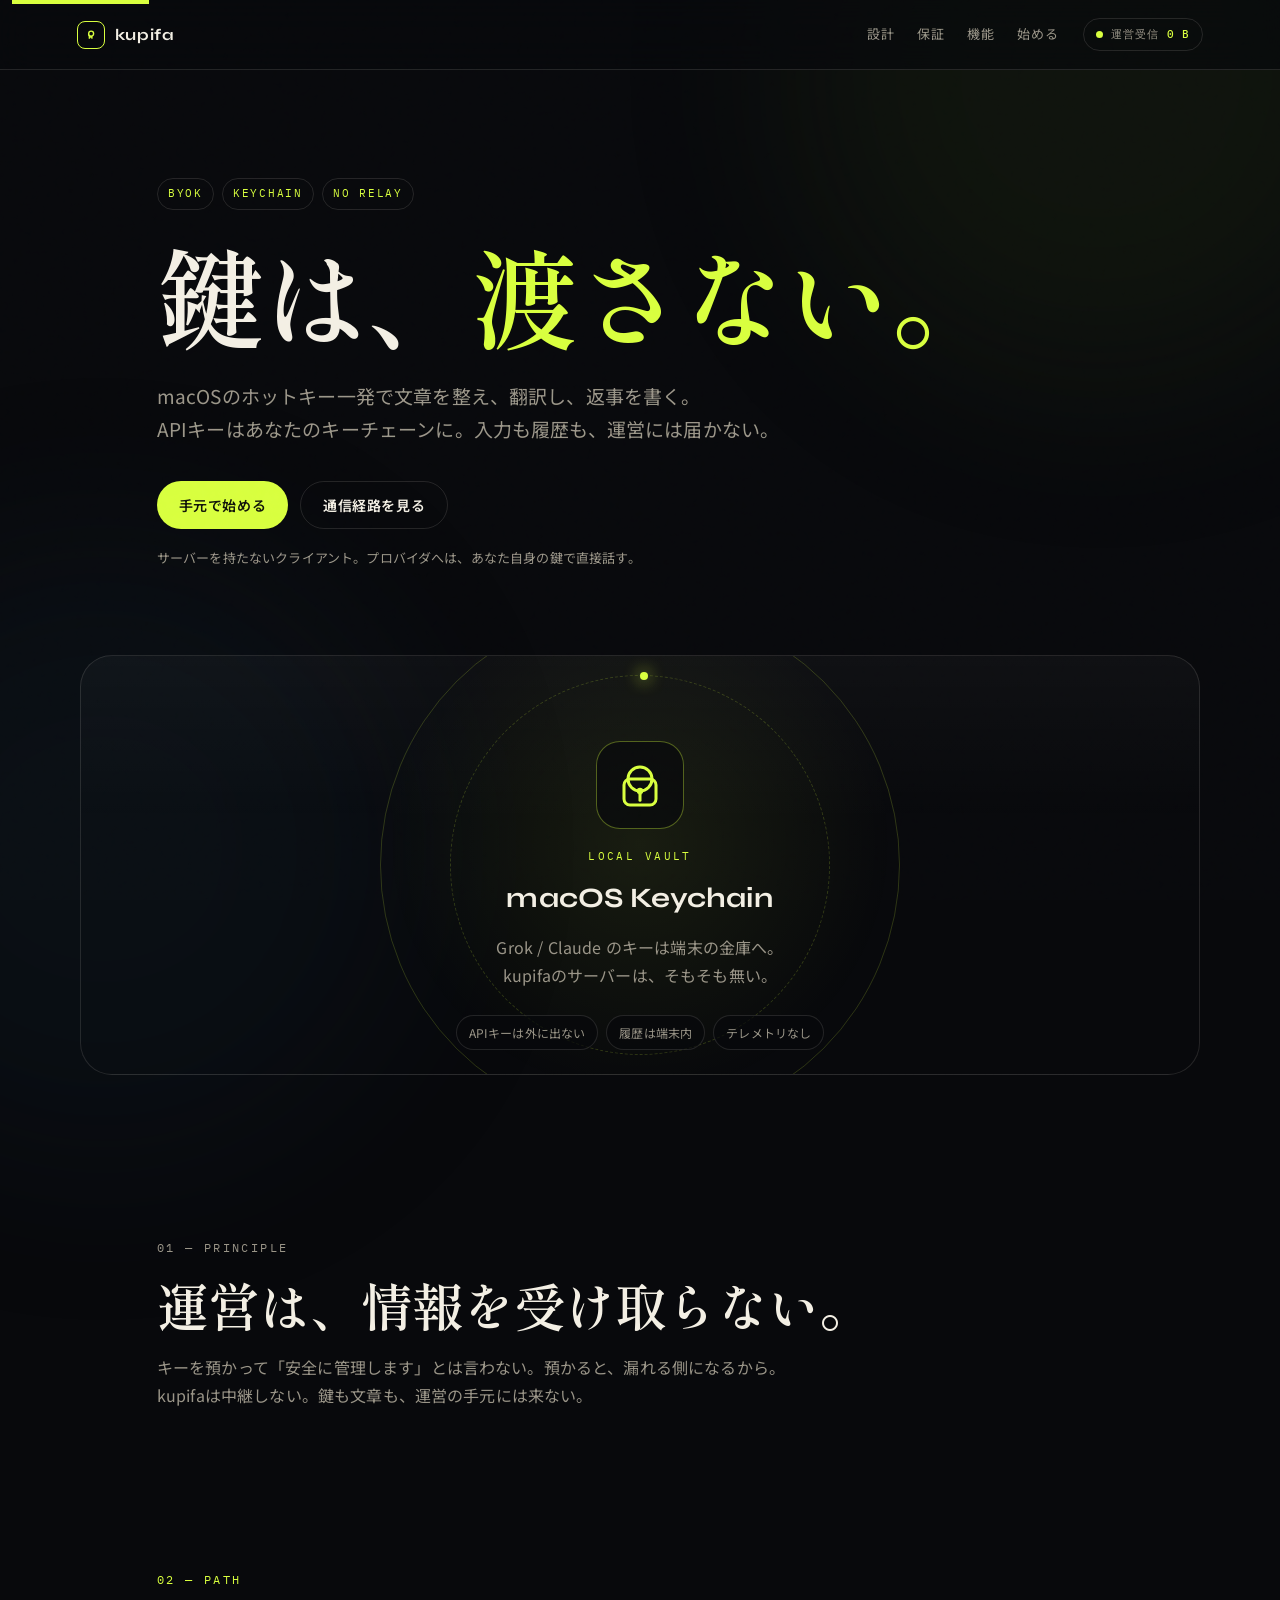
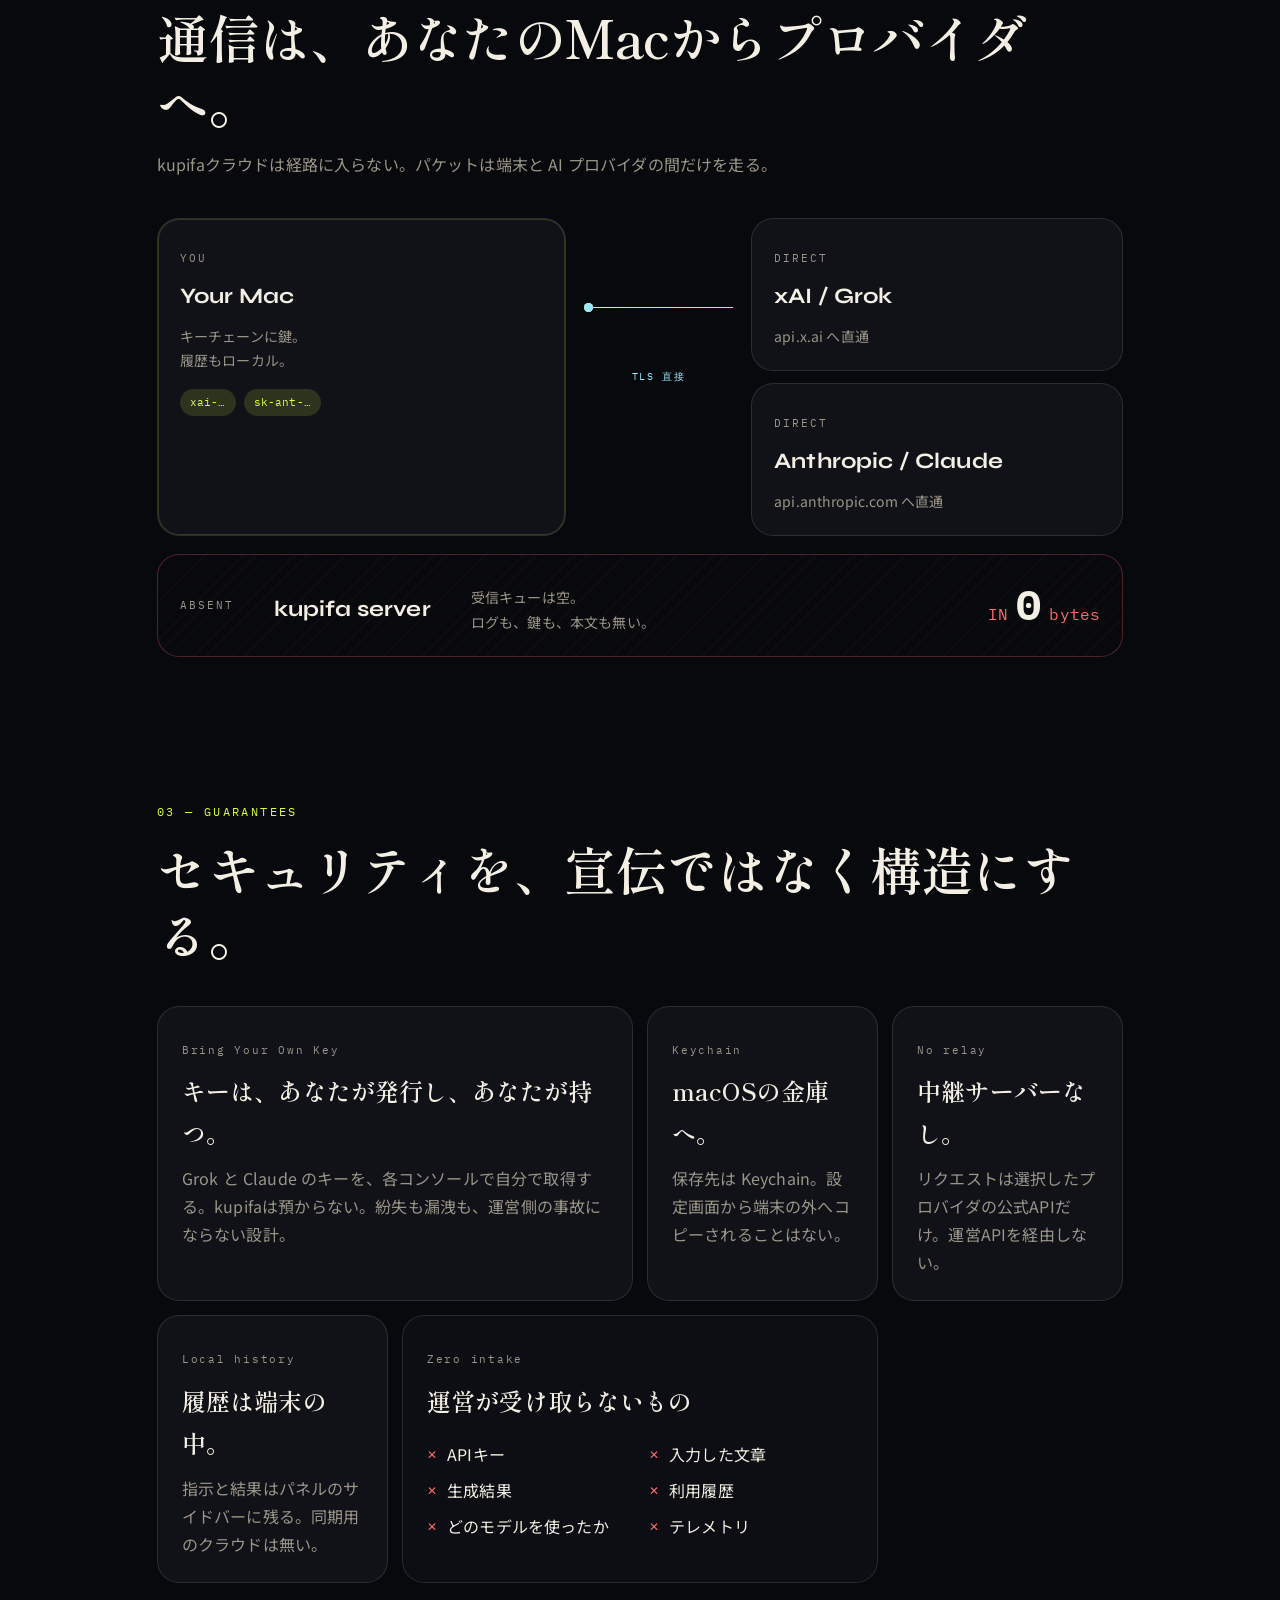
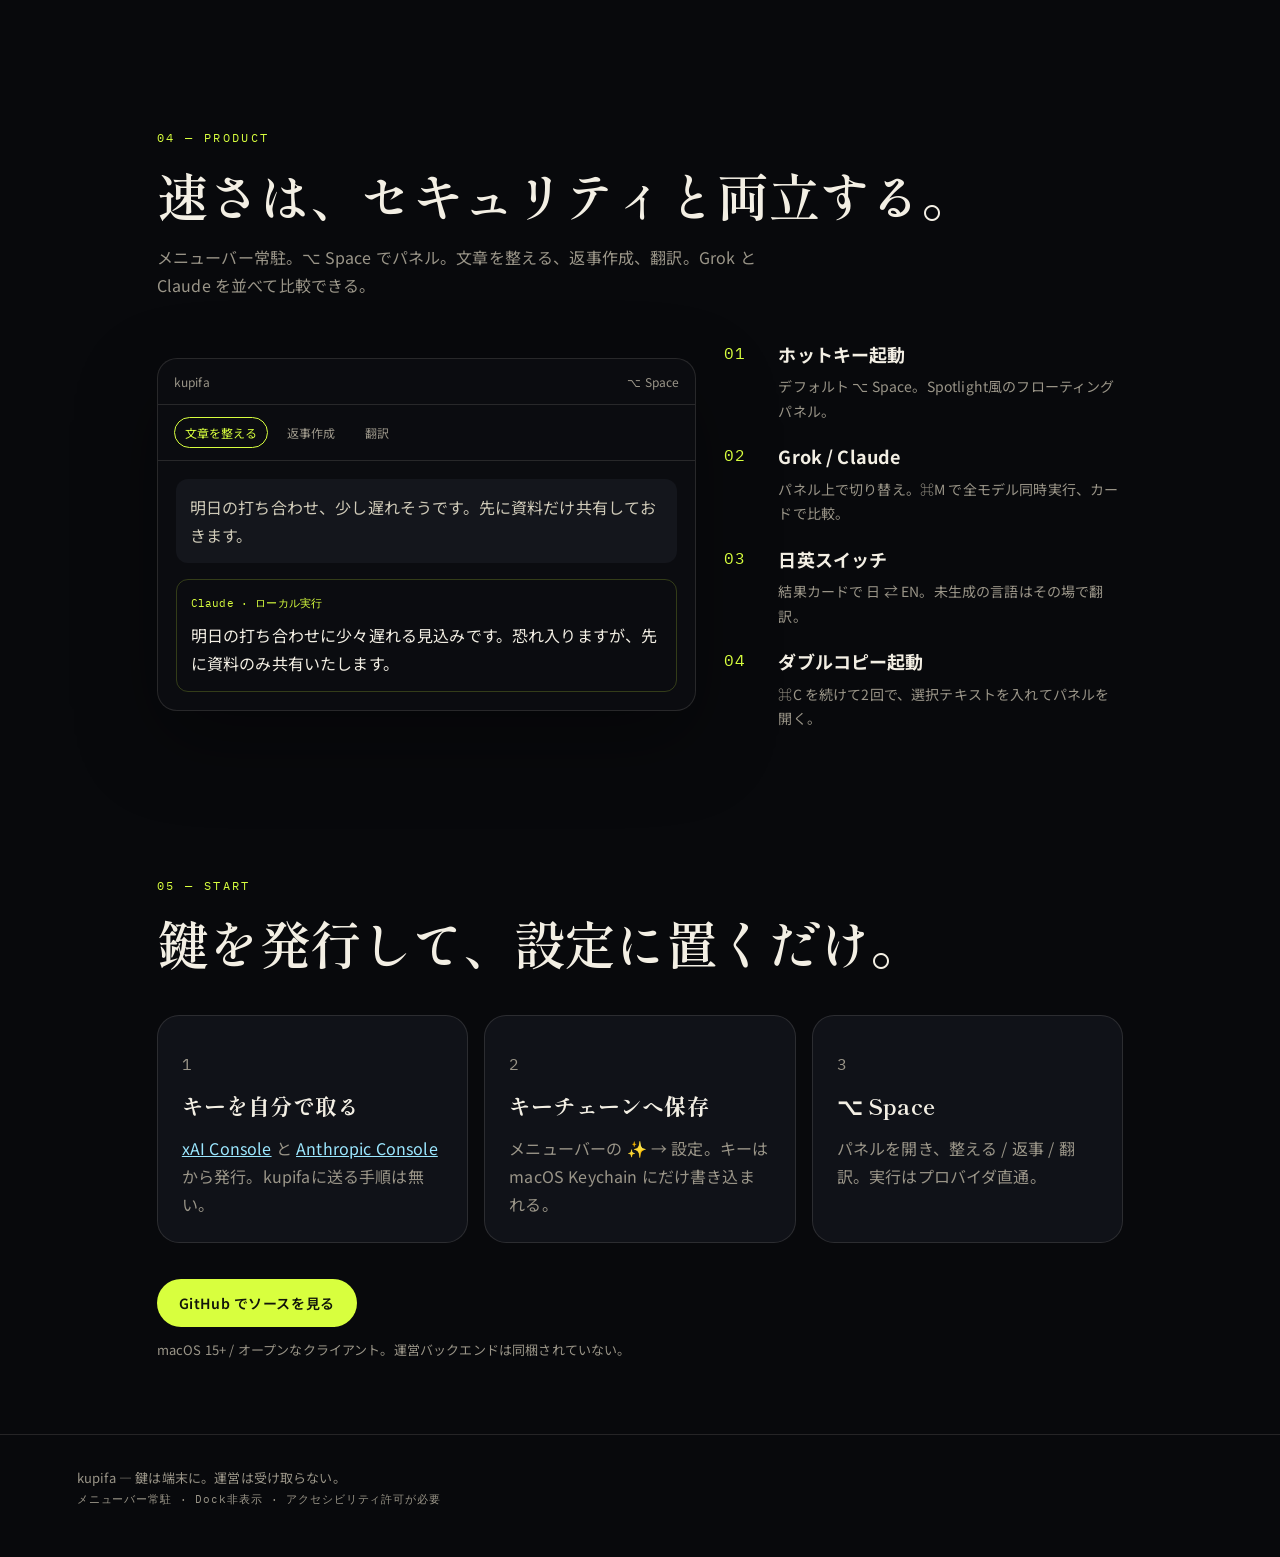
==== docs/index.html @ ba388526 "Add a high-security landing page for kupifa. The docs/ site is a dark, BYOK-first product page: keys" ====
<!DOCTYPE html>
<html lang="ja">
<head>
  <meta charset="utf-8">
  <meta name="viewport" content="width=device-width, initial-scale=1">
  <title>kupifa — 鍵は、渡さない。</title>
  <meta name="description" content="kupifaはAPIキーをあなた自身で管理するmacOS用AIクイックアシスタント。キーはmacOSキーチェーンに保存され、運営は入力も履歴も一切受け取りません。">
  <meta name="theme-color" content="#08090c">
  <meta property="og:title" content="kupifa — 鍵は、渡さない。">
  <meta property="og:description" content="自分のキー。自分のマシン。運営は情報を受け取らない。">
  <meta property="og:type" content="website">
  <link rel="icon" href="./favicon.svg" type="image/svg+xml">
  <link rel="preconnect" href="https://fonts.googleapis.com">
  <link rel="preconnect" href="https://fonts.gstatic.com" crossorigin>
  <link href="https://fonts.googleapis.com/css2?family=IBM+Plex+Mono:wght@400;500&family=Noto+Sans+JP:wght@400;500;600&family=Shippori+Mincho:wght@500;600;700&family=Syne:wght@500;600;700;800&display=swap" rel="stylesheet">
  <link rel="stylesheet" href="./styles.css">
  <noscript>
    <style>.will-reveal { opacity: 1; transform: none; }</style>
  </noscript>
</head>
<body>
  <a class="skip-link" href="#main">本文へスキップ</a>
  <div class="noise" aria-hidden="true"></div>
  <div class="orb orb-a" aria-hidden="true"></div>
  <div class="orb orb-b" aria-hidden="true"></div>

  <header class="nav">
    <a class="brand" href="#top">
      <span class="brand-mark" aria-hidden="true">
        <svg viewBox="0 0 24 24" width="18" height="18" fill="none">
          <path d="M8 10.2A4.2 4.2 0 1 1 16.4 10.2c0 1.6-.9 3-2.3 3.7V17H12.4v-1.3h-1.6V17H8.9v-3.1A4.2 4.2 0 0 1 8 10.2Zm4.2-2.4a2.4 2.4 0 1 0 0 4.8 2.4 2.4 0 0 0 0-4.8Z" fill="currentColor"/>
        </svg>
      </span>
      kupifa
    </a>
    <nav class="nav-links" aria-label="ページ内">
      <a href="#architecture">設計</a>
      <a href="#guarantees">保証</a>
      <a href="#product">機能</a>
      <a href="#start">始める</a>
    </nav>
    <div class="nav-status" aria-live="polite">
      <span class="pulse"></span>
      運営受信 <strong>0 B</strong>
    </div>
  </header>

  <main id="main">
    <section class="hero" id="top">
      <p class="eyebrow">
        <span class="chip">BYOK</span>
        <span class="chip">KEYCHAIN</span>
        <span class="chip">NO RELAY</span>
      </p>
      <h1>
        鍵は、<em>渡さない。</em>
      </h1>
      <p class="lede">
        macOSのホットキー一発で文章を整え、翻訳し、返事を書く。<br>
        APIキーはあなたのキーチェーンに。入力も履歴も、運営には届かない。
      </p>
      <div class="hero-actions">
        <a class="btn btn-primary" href="#start">手元で始める</a>
        <a class="btn btn-ghost" href="#architecture">通信経路を見る</a>
      </div>
      <p class="hero-note">サーバーを持たないクライアント。プロバイダへは、あなた自身の鍵で直接話す。</p>
    </section>

    <section class="stage will-reveal" aria-label="ローカル金庫のビジュアル">
      <div class="vault">
        <div class="vault-ring"></div>
        <div class="vault-ring delay"></div>
        <div class="vault-core">
          <div class="vault-lock" aria-hidden="true">
            <svg viewBox="0 0 72 72" width="72" height="72">
              <circle cx="36" cy="30" r="12" fill="none" stroke="currentColor" stroke-width="3"/>
              <rect x="20" y="30" width="32" height="26" rx="6" fill="none" stroke="currentColor" stroke-width="3"/>
              <circle cx="36" cy="42" r="3.2" fill="currentColor"/>
              <path d="M36 45.2v6" stroke="currentColor" stroke-width="3" stroke-linecap="round"/>
            </svg>
          </div>
          <p class="vault-kicker">LOCAL VAULT</p>
          <p class="vault-title">macOS Keychain</p>
          <p class="vault-copy">Grok / Claude のキーは端末の金庫へ。<br>kupifaのサーバーは、そもそも無い。</p>
        </div>
        <ul class="vault-tags">
          <li>APIキーは外に出ない</li>
          <li>履歴は端末内</li>
          <li>テレメトリなし</li>
        </ul>
      </div>
    </section>

    <section class="statement will-reveal">
      <p class="mono-label">01 — PRINCIPLE</p>
      <h2>運営は、情報を受け取らない。</h2>
      <p>
        キーを預かって「安全に管理します」とは言わない。預かると、漏れる側になるから。<br>
        kupifaは中継しない。鍵も文章も、運営の手元には来ない。
      </p>
    </section>

    <section class="architecture will-reveal" id="architecture">
      <div class="section-head">
        <p class="mono-label">02 — PATH</p>
        <h2>通信は、あなたのMacからプロバイダへ。</h2>
        <p class="section-lead">kupifaクラウドは経路に入らない。パケットは端末と AI プロバイダの間だけを走る。</p>
      </div>

      <div class="flow" role="img" aria-label="あなたのMacからGrokとClaudeへ直接接続。kupifaサーバーは経路に含まれない">
        <article class="node node-mac">
          <span class="node-id">YOU</span>
          <h3>Your Mac</h3>
          <p>キーチェーンに鍵。<br>履歴もローカル。</p>
          <div class="key-pills">
            <span>xai-…</span>
            <span>sk-ant-…</span>
          </div>
        </article>

        <div class="pipes" aria-hidden="true">
          <span class="packet p1"></span>
          <span class="packet p2"></span>
          <span class="pipe-label">TLS 直接</span>
        </div>

        <div class="providers">
          <article class="node node-provider">
            <span class="node-id">DIRECT</span>
            <h3>xAI / Grok</h3>
            <p>api.x.ai へ直通</p>
          </article>
          <article class="node node-provider">
            <span class="node-id">DIRECT</span>
            <h3>Anthropic / Claude</h3>
            <p>api.anthropic.com へ直通</p>
          </article>
        </div>

        <article class="node node-void">
          <span class="node-id">ABSENT</span>
          <h3>kupifa server</h3>
          <p>受信キューは空。<br>ログも、鍵も、本文も無い。</p>
          <div class="void-meter">
            <span>IN</span>
            <strong id="bytes">0</strong>
            <span>bytes</span>
          </div>
        </article>
      </div>
    </section>

    <section class="guarantees will-reveal" id="guarantees">
      <div class="section-head">
        <p class="mono-label">03 — GUARANTEES</p>
        <h2>セキュリティを、宣伝ではなく構造にする。</h2>
      </div>
      <div class="bento">
        <article class="card span-2">
          <p class="card-kicker">Bring Your Own Key</p>
          <h3>キーは、あなたが発行し、あなたが持つ。</h3>
          <p>Grok と Claude のキーを、各コンソールで自分で取得する。kupifaは預からない。紛失も漏洩も、運営側の事故にならない設計。</p>
        </article>
        <article class="card">
          <p class="card-kicker">Keychain</p>
          <h3>macOSの金庫へ。</h3>
          <p>保存先は Keychain。設定画面から端末の外へコピーされることはない。</p>
        </article>
        <article class="card">
          <p class="card-kicker">No relay</p>
          <h3>中継サーバーなし。</h3>
          <p>リクエストは選択したプロバイダの公式APIだけ。運営APIを経由しない。</p>
        </article>
        <article class="card">
          <p class="card-kicker">Local history</p>
          <h3>履歴は端末の中。</h3>
          <p>指示と結果はパネルのサイドバーに残る。同期用のクラウドは無い。</p>
        </article>
        <article class="card span-2 dark">
          <p class="card-kicker">Zero intake</p>
          <h3>運営が受け取らないもの</h3>
          <ul class="never-list">
            <li>APIキー</li>
            <li>入力した文章</li>
            <li>生成結果</li>
            <li>利用履歴</li>
            <li>どのモデルを使ったか</li>
            <li>テレメトリ</li>
          </ul>
        </article>
      </div>
    </section>

    <section class="product will-reveal" id="product">
      <div class="section-head">
        <p class="mono-label">04 — PRODUCT</p>
        <h2>速さは、セキュリティと両立する。</h2>
        <p class="section-lead">メニューバー常駐。⌥ Space でパネル。文章を整える、返事作成、翻訳。Grok と Claude を並べて比較できる。</p>
      </div>

      <div class="product-grid">
        <div class="panel" aria-hidden="true">
          <div class="panel-chrome">
            <span>kupifa</span>
            <span class="dots">⌥ Space</span>
          </div>
          <div class="panel-modes">
            <button type="button" class="mode is-on">文章を整える</button>
            <button type="button" class="mode">返事作成</button>
            <button type="button" class="mode">翻訳</button>
          </div>
          <div class="panel-body">
            <p class="ghost-input">明日の打ち合わせ、少し遅れそうです。先に資料だけ共有しておきます。</p>
            <div class="result-card">
              <p class="result-meta">Claude · ローカル実行</p>
              <p>明日の打ち合わせに少々遅れる見込みです。恐れ入りますが、先に資料のみ共有いたします。</p>
            </div>
          </div>
        </div>

        <ul class="feature-list">
          <li>
            <span>01</span>
            <div>
              <h3>ホットキー起動</h3>
              <p>デフォルト ⌥ Space。Spotlight風のフローティングパネル。</p>
            </div>
          </li>
          <li>
            <span>02</span>
            <div>
              <h3>Grok / Claude</h3>
              <p>パネル上で切り替え。⌘M で全モデル同時実行、カードで比較。</p>
            </div>
          </li>
          <li>
            <span>03</span>
            <div>
              <h3>日英スイッチ</h3>
              <p>結果カードで 日 ⇄ EN。未生成の言語はその場で翻訳。</p>
            </div>
          </li>
          <li>
            <span>04</span>
            <div>
              <h3>ダブルコピー起動</h3>
              <p>⌘C を続けて2回で、選択テキストを入れてパネルを開く。</p>
            </div>
          </li>
        </ul>
      </div>
    </section>

    <section class="start will-reveal" id="start">
      <div class="section-head">
        <p class="mono-label">05 — START</p>
        <h2>鍵を発行して、設定に置くだけ。</h2>
      </div>
      <ol class="steps">
        <li>
          <p class="step-n">1</p>
          <h3>キーを自分で取る</h3>
          <p>
            <a href="https://console.x.ai" rel="noopener noreferrer" target="_blank">xAI Console</a>
            と
            <a href="https://console.anthropic.com" rel="noopener noreferrer" target="_blank">Anthropic Console</a>
            から発行。kupifaに送る手順は無い。
          </p>
        </li>
        <li>
          <p class="step-n">2</p>
          <h3>キーチェーンへ保存</h3>
          <p>メニューバーの ✨ → 設定。キーは macOS Keychain にだけ書き込まれる。</p>
        </li>
        <li>
          <p class="step-n">3</p>
          <h3>⌥ Space</h3>
          <p>パネルを開き、整える / 返事 / 翻訳。実行はプロバイダ直通。</p>
        </li>
      </ol>
      <div class="cta-row">
        <a class="btn btn-primary" href="https://github.com/gupuru/kupifa" rel="noopener noreferrer" target="_blank">GitHub でソースを見る</a>
        <p class="cta-note">macOS 15+ / オープンなクライアント。運営バックエンドは同梱されていない。</p>
      </div>
    </section>
  </main>

  <footer class="foot">
    <p>kupifa — 鍵は端末に。運営は受け取らない。</p>
    <p class="foot-meta">メニューバー常駐 · Dock非表示 · アクセシビリティ許可が必要</p>
  </footer>

  <script src="./app.js"></script>
</body>
</html>
---- docs/styles.css ----
:root {
  --bg: #08090c;
  --bg-2: #101218;
  --ink: #f3efe4;
  --muted: #9a9588;
  --line: rgba(243, 239, 228, 0.12);
  --lime: #d8ff3e;
  --lime-dim: rgba(216, 255, 62, 0.14);
  --ice: #9be7ff;
  --void: #ff6b6b;
  --serif: "Shippori Mincho", "Hiragino Mincho ProN", serif;
  --sans: "Noto Sans JP", "Hiragino Sans", sans-serif;
  --display: "Syne", "Noto Sans JP", sans-serif;
  --mono: "IBM Plex Mono", ui-monospace, monospace;
  --radius: 22px;
  --max: 1120px;
}

*,
*::before,
*::after {
  box-sizing: border-box;
}

html {
  scroll-behavior: smooth;
}

body {
  margin: 0;
  min-height: 100vh;
  background: var(--bg);
  color: var(--ink);
  font-family: var(--sans);
  font-size: 16px;
  line-height: 1.75;
  letter-spacing: 0.01em;
  overflow-x: hidden;
}

img,
svg {
  display: block;
  max-width: 100%;
}

a {
  color: inherit;
}

.skip-link {
  position: absolute;
  left: 12px;
  top: -40px;
  z-index: 20;
  padding: 8px 12px;
  background: var(--lime);
  color: #111;
  font-weight: 600;
}

.skip-link:focus {
  top: 12px;
}

.noise {
  pointer-events: none;
  position: fixed;
  inset: 0;
  z-index: 8;
  opacity: 0.08;
  background-image: url("data:image/svg+xml,%3Csvg viewBox='0 0 160 160' xmlns='http://www.w3.org/2000/svg'%3E%3Cfilter id='n'%3E%3CfeTurbulence type='fractalNoise' baseFrequency='.8' numOctaves='4' stitchTiles='stitch'/%3E%3C/filter%3E%3Crect width='100%25' height='100%25' filter='url(%23n)'/%3E%3C/svg%3E");
  mix-blend-mode: overlay;
}

.orb {
  pointer-events: none;
  position: fixed;
  width: 48vw;
  height: 48vw;
  border-radius: 50%;
  filter: blur(90px);
  opacity: 0.22;
  z-index: 0;
}

.orb-a {
  top: -18vw;
  right: -10vw;
  background: #2a3a12;
}

.orb-b {
  bottom: -20vw;
  left: -16vw;
  background: #122433;
}

.nav,
main,
.foot {
  position: relative;
  z-index: 1;
}

.nav {
  position: sticky;
  top: 0;
  z-index: 5;
  display: flex;
  align-items: center;
  gap: 24px;
  padding: 18px 6vw;
  backdrop-filter: blur(18px);
  background: rgba(8, 9, 12, 0.72);
  border-bottom: 1px solid var(--line);
}

.brand {
  display: inline-flex;
  align-items: center;
  gap: 10px;
  text-decoration: none;
  font-family: var(--display);
  font-weight: 700;
  letter-spacing: 0.04em;
}

.brand-mark {
  display: grid;
  place-items: center;
  width: 28px;
  height: 28px;
  border: 1px solid var(--lime);
  border-radius: 8px;
  color: var(--lime);
}

.nav-links {
  display: flex;
  gap: 22px;
  margin-left: auto;
}

.nav-links a {
  color: var(--muted);
  text-decoration: none;
  font-size: 13px;
  letter-spacing: 0.08em;
}

.nav-links a:hover,
.nav-links a:focus-visible {
  color: var(--ink);
}

.nav-status {
  display: inline-flex;
  align-items: center;
  gap: 8px;
  padding: 6px 12px;
  border: 1px solid var(--line);
  border-radius: 999px;
  font-family: var(--mono);
  font-size: 11px;
  letter-spacing: 0.08em;
  color: var(--muted);
}

.nav-status strong {
  color: var(--lime);
  font-weight: 500;
}

.pulse {
  width: 7px;
  height: 7px;
  border-radius: 50%;
  background: var(--lime);
  box-shadow: 0 0 0 0 rgba(216, 255, 62, 0.7);
  animation: ping 2.4s infinite;
}

@keyframes ping {
  70% {
    box-shadow: 0 0 0 8px rgba(216, 255, 62, 0);
  }
  100% {
    box-shadow: 0 0 0 0 rgba(216, 255, 62, 0);
  }
}

.hero {
  max-width: var(--max);
  margin: 0 auto;
  padding: 12vh 6vw 8vh;
}

.eyebrow {
  display: flex;
  flex-wrap: wrap;
  gap: 8px;
  margin: 0 0 28px;
}

.chip {
  padding: 5px 10px;
  border: 1px solid var(--line);
  border-radius: 999px;
  font-family: var(--mono);
  font-size: 11px;
  letter-spacing: 0.16em;
  color: var(--lime);
}

h1 {
  margin: 0;
  font-family: var(--serif);
  font-size: clamp(48px, 9vw, 108px);
  font-weight: 600;
  line-height: 1.05;
  letter-spacing: -0.03em;
}

h1 em {
  font-style: normal;
  color: var(--lime);
}

.lede {
  max-width: 38em;
  margin: 28px 0 0;
  color: var(--muted);
  font-size: clamp(16px, 2vw, 19px);
}

.hero-actions {
  display: flex;
  flex-wrap: wrap;
  gap: 12px;
  margin-top: 36px;
}

.btn {
  display: inline-flex;
  align-items: center;
  justify-content: center;
  min-height: 48px;
  padding: 0 22px;
  border-radius: 999px;
  text-decoration: none;
  font-weight: 600;
  font-size: 14px;
  letter-spacing: 0.04em;
  transition: transform 0.2s ease, background 0.2s ease, border-color 0.2s ease;
}

.btn:hover {
  transform: translateY(-1px);
}

.btn-primary {
  background: var(--lime);
  color: #11150a;
}

.btn-ghost {
  border: 1px solid var(--line);
  color: var(--ink);
}

.hero-note {
  margin-top: 18px;
  color: var(--muted);
  font-size: 13px;
}

.stage {
  padding: 0 6vw 10vh;
}

.vault {
  position: relative;
  max-width: var(--max);
  margin: 0 auto;
  min-height: 420px;
  display: grid;
  place-items: center;
  border: 1px solid var(--line);
  border-radius: 32px;
  background:
    radial-gradient(circle at 50% 45%, rgba(216, 255, 62, 0.08), transparent 42%),
    linear-gradient(180deg, rgba(255, 255, 255, 0.03), transparent 40%);
  overflow: hidden;
}

.vault-ring,
.vault-ring.delay {
  position: absolute;
  width: min(520px, 80%);
  aspect-ratio: 1;
  border: 1px solid rgba(216, 255, 62, 0.18);
  border-radius: 50%;
  animation: spin 24s linear infinite;
}

.vault-ring.delay {
  width: min(380px, 62%);
  animation-duration: 16s;
  animation-direction: reverse;
  border-style: dashed;
}

.vault-ring::before,
.vault-ring.delay::before {
  content: "";
  position: absolute;
  top: -4px;
  left: 50%;
  width: 8px;
  height: 8px;
  border-radius: 50%;
  background: var(--lime);
  box-shadow: 0 0 16px var(--lime);
}

@keyframes spin {
  to {
    transform: rotate(360deg);
  }
}

.vault-core {
  position: relative;
  z-index: 1;
  text-align: center;
  padding: 32px;
}

.vault-lock {
  width: 88px;
  height: 88px;
  margin: 0 auto 18px;
  display: grid;
  place-items: center;
  color: var(--lime);
  border: 1px solid rgba(216, 255, 62, 0.35);
  border-radius: 24px;
  background: rgba(8, 9, 12, 0.7);
}

.vault-kicker {
  margin: 0;
  font-family: var(--mono);
  font-size: 11px;
  letter-spacing: 0.22em;
  color: var(--lime);
}

.vault-title {
  margin: 8px 0 0;
  font-family: var(--display);
  font-size: 28px;
  font-weight: 700;
}

.vault-copy {
  margin: 10px 0 0;
  color: var(--muted);
}

.vault-tags {
  position: absolute;
  inset: auto 24px 24px;
  display: flex;
  flex-wrap: wrap;
  justify-content: center;
  gap: 8px;
  margin: 0;
  padding: 0;
  list-style: none;
  z-index: 1;
}

.vault-tags li {
  padding: 6px 12px;
  border: 1px solid var(--line);
  border-radius: 999px;
  background: rgba(8, 9, 12, 0.7);
  font-size: 12px;
  color: var(--muted);
}

.statement,
.architecture,
.guarantees,
.product,
.start {
  max-width: var(--max);
  margin: 0 auto;
  padding: 8vh 6vw;
}

.mono-label {
  margin: 0 0 14px;
  font-family: var(--mono);
  font-size: 12px;
  letter-spacing: 0.2em;
  color: var(--lime);
}

h2 {
  margin: 0;
  font-family: var(--serif);
  font-size: clamp(28px, 4.6vw, 52px);
  font-weight: 600;
  line-height: 1.25;
  letter-spacing: -0.02em;
}

.statement p,
.section-lead {
  max-width: 40em;
  color: var(--muted);
}

.section-head {
  margin-bottom: 40px;
}

.flow {
  display: grid;
  grid-template-columns: 1.1fr 0.4fr 1fr;
  grid-template-areas:
    "mac pipes providers"
    "void void void";
  gap: 18px;
}

.node {
  padding: 22px;
  border: 1px solid var(--line);
  border-radius: var(--radius);
  background: var(--bg-2);
}

.node-mac {
  grid-area: mac;
  box-shadow: inset 0 0 0 1px rgba(216, 255, 62, 0.16);
}

.pipes {
  grid-area: pipes;
  position: relative;
  min-height: 160px;
}

.providers {
  grid-area: providers;
  display: grid;
  gap: 12px;
}

.node-void {
  grid-area: void;
  display: flex;
  flex-wrap: wrap;
  align-items: center;
  gap: 18px 40px;
  background:
    repeating-linear-gradient(
      -45deg,
      transparent,
      transparent 8px,
      rgba(255, 107, 107, 0.04) 8px,
      rgba(255, 107, 107, 0.04) 9px
    );
  border-color: rgba(255, 107, 107, 0.28);
}

.node-id {
  font-family: var(--mono);
  font-size: 11px;
  letter-spacing: 0.18em;
  color: var(--muted);
}

.node h3 {
  margin: 8px 0 0;
  font-family: var(--display);
  font-size: 22px;
}

.node p {
  margin: 8px 0 0;
  color: var(--muted);
  font-size: 14px;
}

.key-pills {
  display: flex;
  gap: 8px;
  margin-top: 16px;
}

.key-pills span {
  padding: 4px 10px;
  border-radius: 999px;
  background: var(--lime-dim);
  color: var(--lime);
  font-family: var(--mono);
  font-size: 11px;
}

.pipe-label {
  position: absolute;
  top: 50%;
  left: 50%;
  transform: translate(-50%, -50%);
  font-family: var(--mono);
  font-size: 10px;
  letter-spacing: 0.16em;
  color: var(--ice);
  white-space: nowrap;
}

.pipes::before {
  content: "";
  position: absolute;
  top: 28%;
  left: 0;
  right: 0;
  height: 1px;
  background: linear-gradient(90deg, var(--lime), var(--ice));
}

.packet {
  position: absolute;
  top: calc(28% - 4px);
  left: 0;
  width: 9px;
  height: 9px;
  border-radius: 50%;
  background: var(--lime);
  animation: shoot 2.4s linear infinite;
}

.packet.p2 {
  animation-delay: 1.2s;
  background: var(--ice);
}

@keyframes shoot {
  0% {
    left: 0;
    opacity: 0;
  }
  12% {
    opacity: 1;
  }
  88% {
    opacity: 1;
  }
  100% {
    left: calc(100% - 9px);
    opacity: 0;
  }
}

.nav.is-scrolled {
  background: rgba(8, 9, 12, 0.88);
}

.will-reveal {
  opacity: 0;
  transform: translateY(16px);
}

.reveal {
  animation: rise 0.8s ease forwards;
}

@keyframes rise {
  to {
    opacity: 1;
    transform: none;
  }
}

.void-meter {
  margin-left: auto;
  display: flex;
  align-items: baseline;
  gap: 8px;
  font-family: var(--mono);
  color: var(--void);
}

.void-meter strong {
  font-size: 42px;
  line-height: 1;
  color: var(--ink);
}

.bento {
  display: grid;
  grid-template-columns: repeat(4, 1fr);
  gap: 14px;
}

.card {
  padding: 24px;
  border: 1px solid var(--line);
  border-radius: var(--radius);
  background: var(--bg-2);
}

.card.span-2 {
  grid-column: span 2;
}

.card.dark {
  background: #0c0e13;
}

.card-kicker {
  margin: 0;
  font-family: var(--mono);
  font-size: 11px;
  letter-spacing: 0.16em;
  color: var(--lime);
}

.card h3 {
  margin: 10px 0 0;
  font-family: var(--serif);
  font-size: 24px;
  font-weight: 600;
}

.card p {
  margin: 10px 0 0;
  color: var(--muted);
}

.never-list {
  display: grid;
  grid-template-columns: 1fr 1fr;
  gap: 8px 18px;
  margin: 18px 0 0;
  padding: 0;
  list-style: none;
}

.never-list li {
  display: flex;
  align-items: center;
  gap: 10px;
  color: var(--ink);
}

.never-list li::before {
  content: "✕";
  color: var(--void);
  font-size: 12px;
}

.product-grid {
  display: grid;
  grid-template-columns: 1.15fr 0.85fr;
  gap: 28px;
  align-items: center;
}

.panel {
  border: 1px solid var(--line);
  border-radius: 20px;
  overflow: hidden;
  background: #0b0c10;
  box-shadow: 0 30px 80px rgba(0, 0, 0, 0.35);
}

.panel-chrome,
.panel-modes {
  display: flex;
  align-items: center;
  justify-content: space-between;
  padding: 12px 16px;
  border-bottom: 1px solid var(--line);
  font-size: 12px;
  color: var(--muted);
}

.panel-modes {
  justify-content: flex-start;
  gap: 8px;
}

.mode {
  appearance: none;
  border: 1px solid transparent;
  background: transparent;
  color: var(--muted);
  padding: 6px 10px;
  border-radius: 999px;
  font-family: inherit;
  font-size: 12px;
}

.mode.is-on {
  border-color: var(--lime);
  color: var(--lime);
}

.panel-body {
  padding: 18px;
}

.ghost-input {
  margin: 0 0 16px;
  padding: 14px;
  border-radius: 12px;
  background: #14161c;
  color: #cfcab8;
}

.result-card {
  padding: 14px;
  border-radius: 12px;
  border: 1px solid rgba(216, 255, 62, 0.2);
}

.result-meta {
  margin: 0 0 8px;
  font-family: var(--mono);
  font-size: 11px;
  color: var(--lime);
}

.result-card p:last-child {
  margin: 0;
}

.feature-list {
  margin: 0;
  padding: 0;
  list-style: none;
  display: grid;
  gap: 18px;
}

.feature-list li {
  display: grid;
  grid-template-columns: 42px 1fr;
  gap: 12px;
}

.feature-list span {
  font-family: var(--mono);
  color: var(--lime);
}

.feature-list h3 {
  margin: 0;
  font-size: 18px;
}

.feature-list p {
  margin: 4px 0 0;
  color: var(--muted);
  font-size: 14px;
}

.steps {
  display: grid;
  grid-template-columns: repeat(3, 1fr);
  gap: 16px;
  margin: 0;
  padding: 0;
  list-style: none;
}

.steps li {
  padding: 24px;
  border: 1px solid var(--line);
  border-radius: var(--radius);
  background: var(--bg-2);
}

.step-n {
  margin: 0;
  font-family: var(--mono);
  color: var(--lime);
}

.steps h3 {
  margin: 8px 0 0;
  font-family: var(--serif);
  font-size: 22px;
}

.steps p {
  margin: 10px 0 0;
  color: var(--muted);
}

.steps a {
  color: var(--ice);
}

.cta-row {
  margin-top: 36px;
}

.cta-note {
  margin: 12px 0 0;
  color: var(--muted);
  font-size: 13px;
}

.foot {
  padding: 32px 6vw 48px;
  border-top: 1px solid var(--line);
  color: var(--muted);
  font-size: 13px;
}

.foot p {
  margin: 0;
}

.foot-meta {
  margin-top: 6px;
  font-family: var(--mono);
  font-size: 11px;
  letter-spacing: 0.08em;
}

@media (max-width: 900px) {
  .nav-links {
    display: none;
  }

  .flow,
  .bento,
  .product-grid,
  .steps {
    grid-template-columns: 1fr;
  }

  .flow {
    grid-template-areas:
      "mac"
      "pipes"
      "providers"
      "void";
  }

  .card.span-2,
  .void-meter {
    grid-column: auto;
    margin-left: 0;
  }

  .pipes {
    min-height: 48px;
  }

  .never-list {
    grid-template-columns: 1fr;
  }
}

@media (prefers-reduced-motion: reduce) {
  html {
    scroll-behavior: auto;
  }

  .pulse,
  .vault-ring,
  .packet,
  .reveal {
    animation: none;
  }

  .will-reveal,
  .reveal {
    opacity: 1;
    transform: none;
  }
}
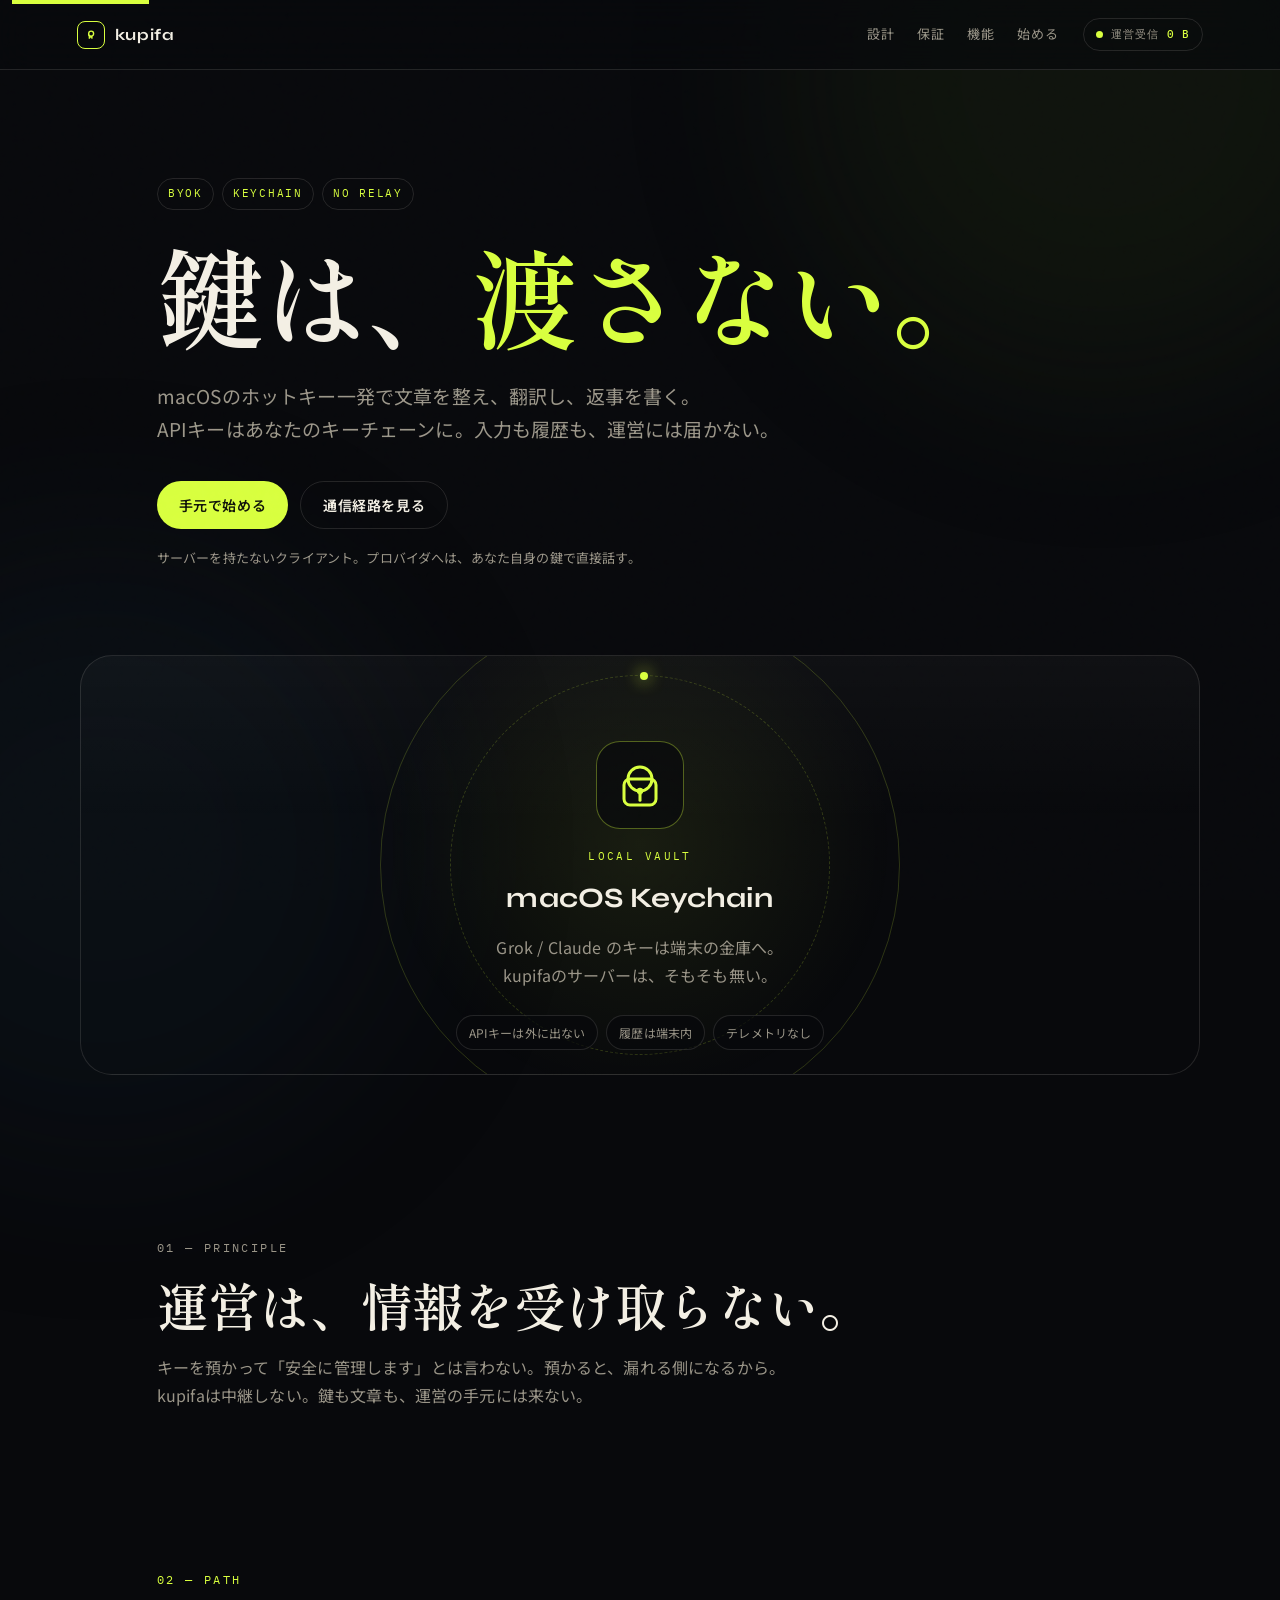
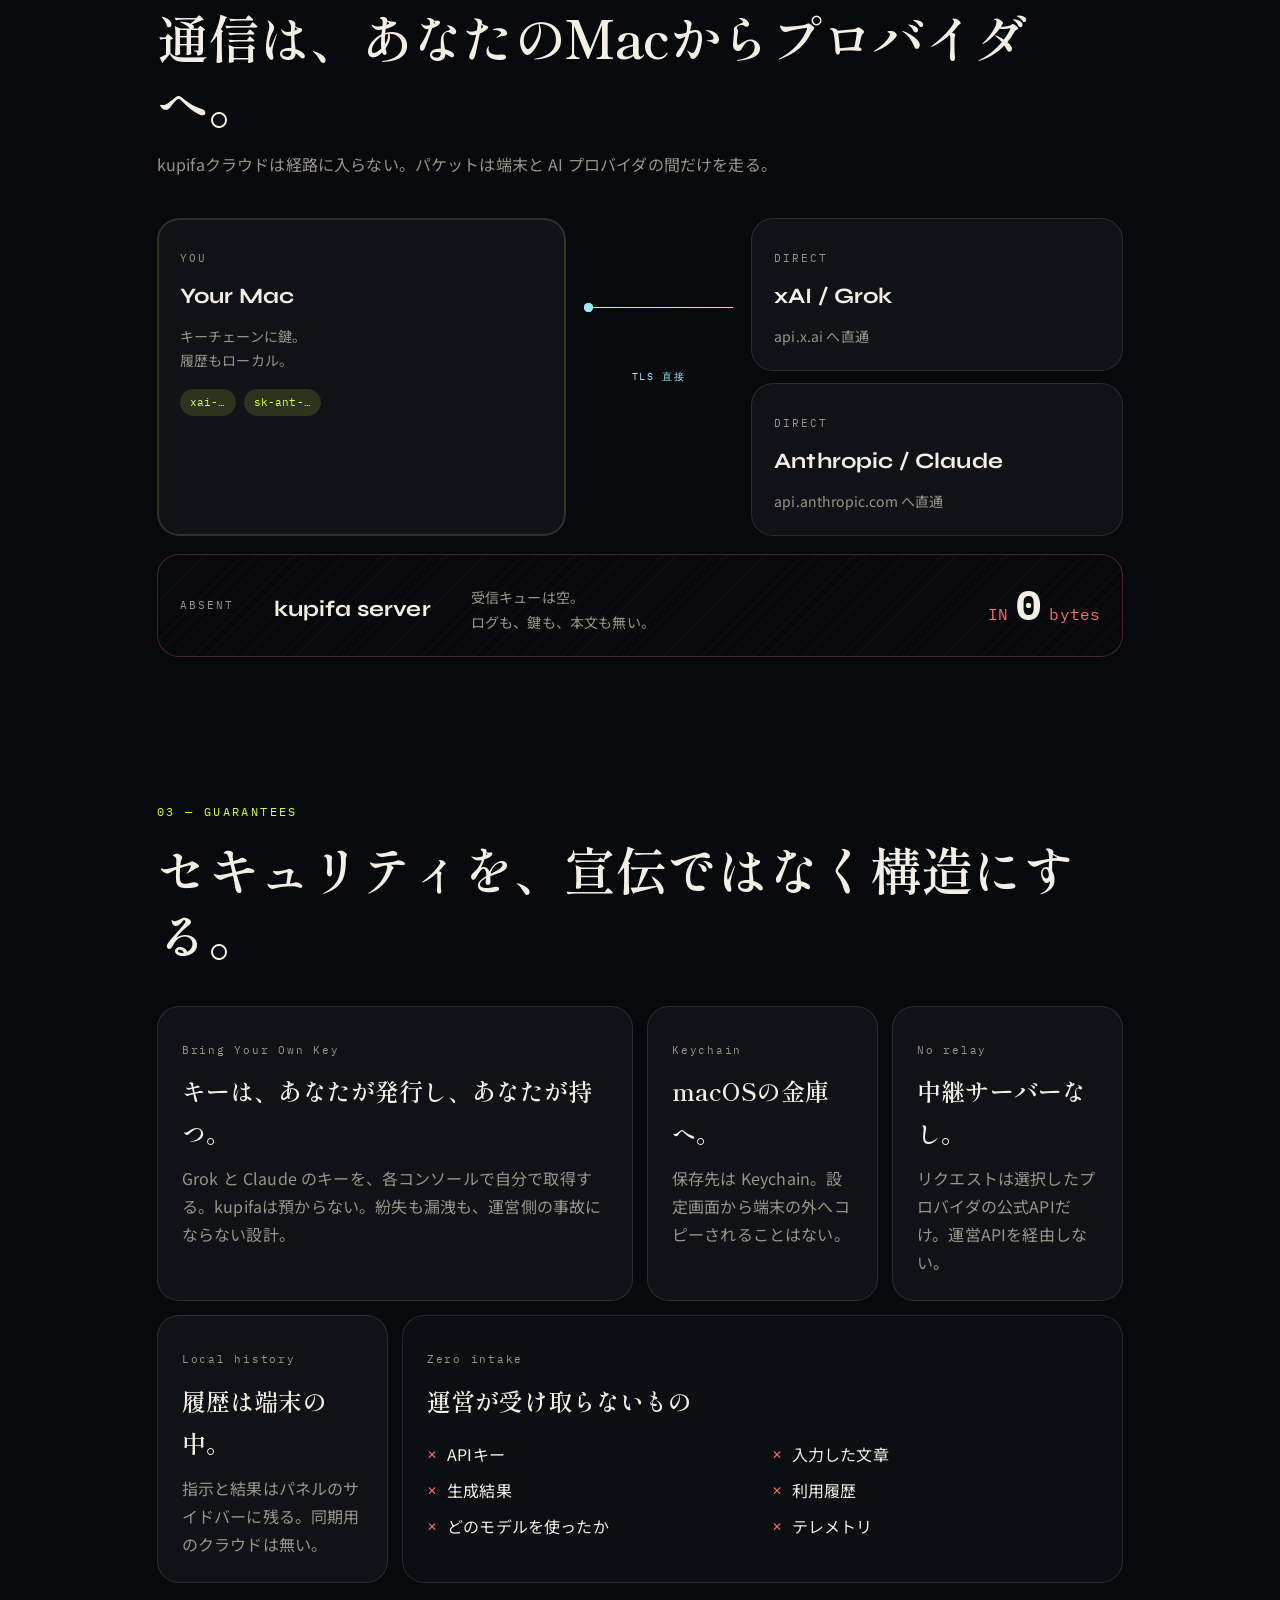
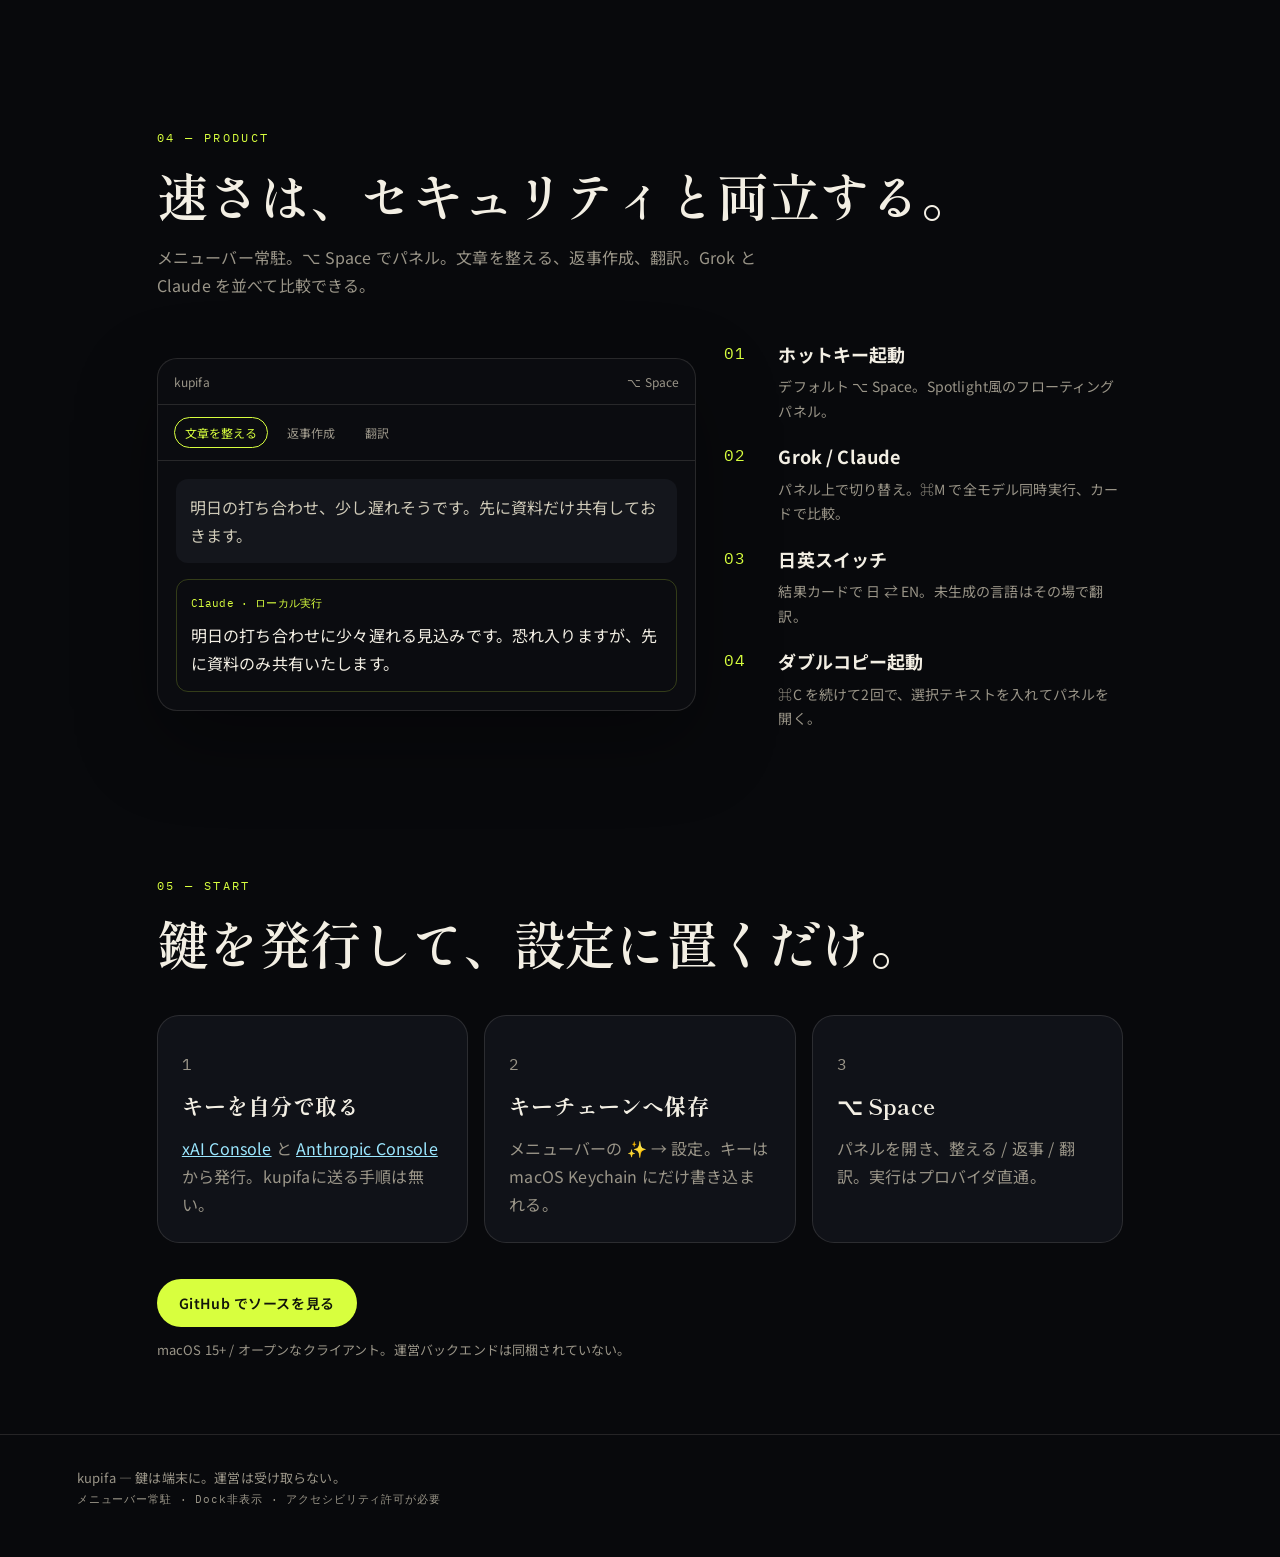
==== commit b543c6ad: "Balance the guarantees grid and straighten the mobile path. Zero-intake now spans the leftover colum" ====
--- a/docs/index.html
+++ b/docs/index.html
@@ -176,7 +176,7 @@
           <h3>履歴は端末の中。</h3>
           <p>指示と結果はパネルのサイドバーに残る。同期用のクラウドは無い。</p>
         </article>
-        <article class="card span-2 dark">
+        <article class="card span-3 dark">
           <p class="card-kicker">Zero intake</p>
           <h3>運営が受け取らないもの</h3>
           <ul class="never-list">
--- a/docs/styles.css
+++ b/docs/styles.css
@@ -619,6 +619,10 @@
   grid-column: span 2;
 }
 
+.card.span-3 {
+  grid-column: span 3;
+}
+
 .card.dark {
   background: #0c0e13;
 }
@@ -857,13 +861,47 @@
   }
 
   .card.span-2,
+  .card.span-3,
   .void-meter {
     grid-column: auto;
     margin-left: 0;
   }
 
   .pipes {
-    min-height: 48px;
+    min-height: 56px;
+  }
+
+  .pipes::before {
+    top: 0;
+    bottom: 0;
+    left: 50%;
+    right: auto;
+    width: 1px;
+    height: auto;
+    background: linear-gradient(180deg, var(--lime), var(--ice));
+  }
+
+  .packet {
+    top: 0;
+    left: calc(50% - 4px);
+    animation-name: shoot-down;
+  }
+
+  @keyframes shoot-down {
+    0% {
+      top: 0;
+      opacity: 0;
+    }
+    12% {
+      opacity: 1;
+    }
+    88% {
+      opacity: 1;
+    }
+    100% {
+      top: calc(100% - 9px);
+      opacity: 0;
+    }
   }
 
   .never-list {
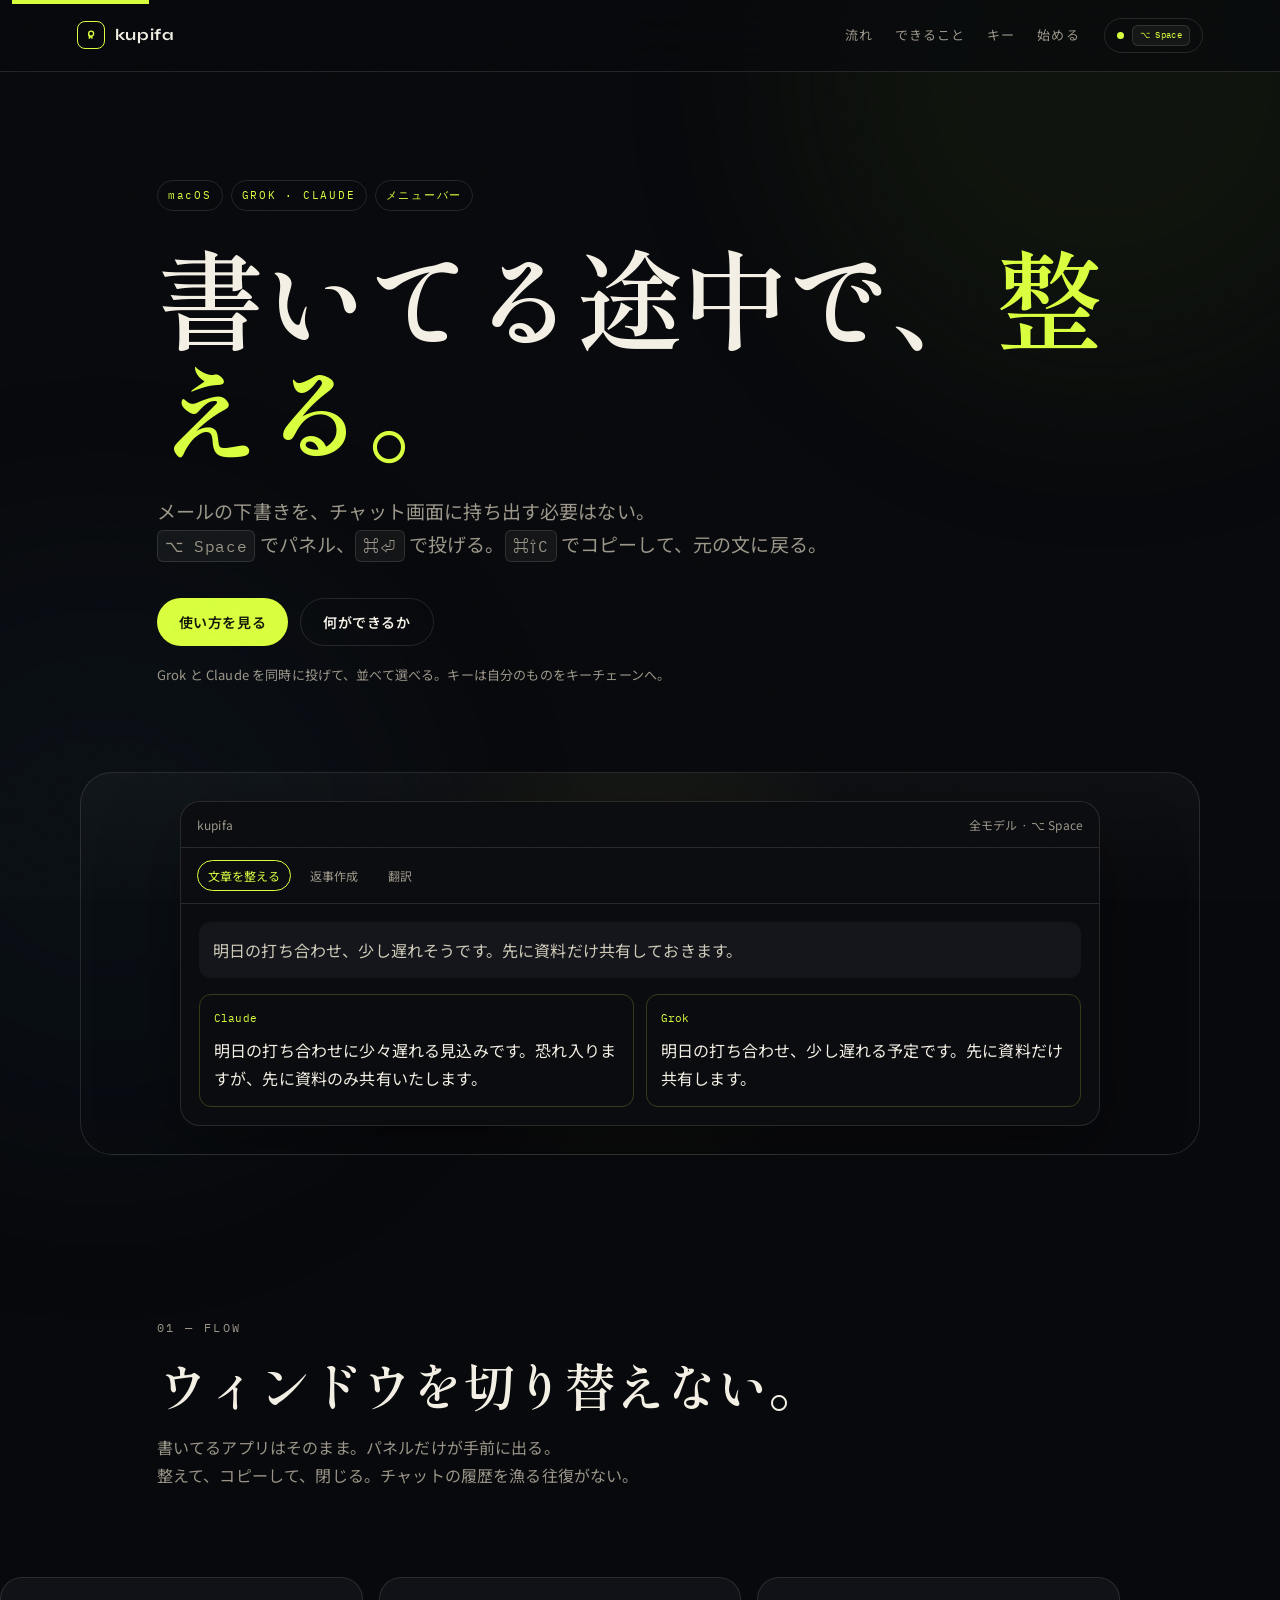
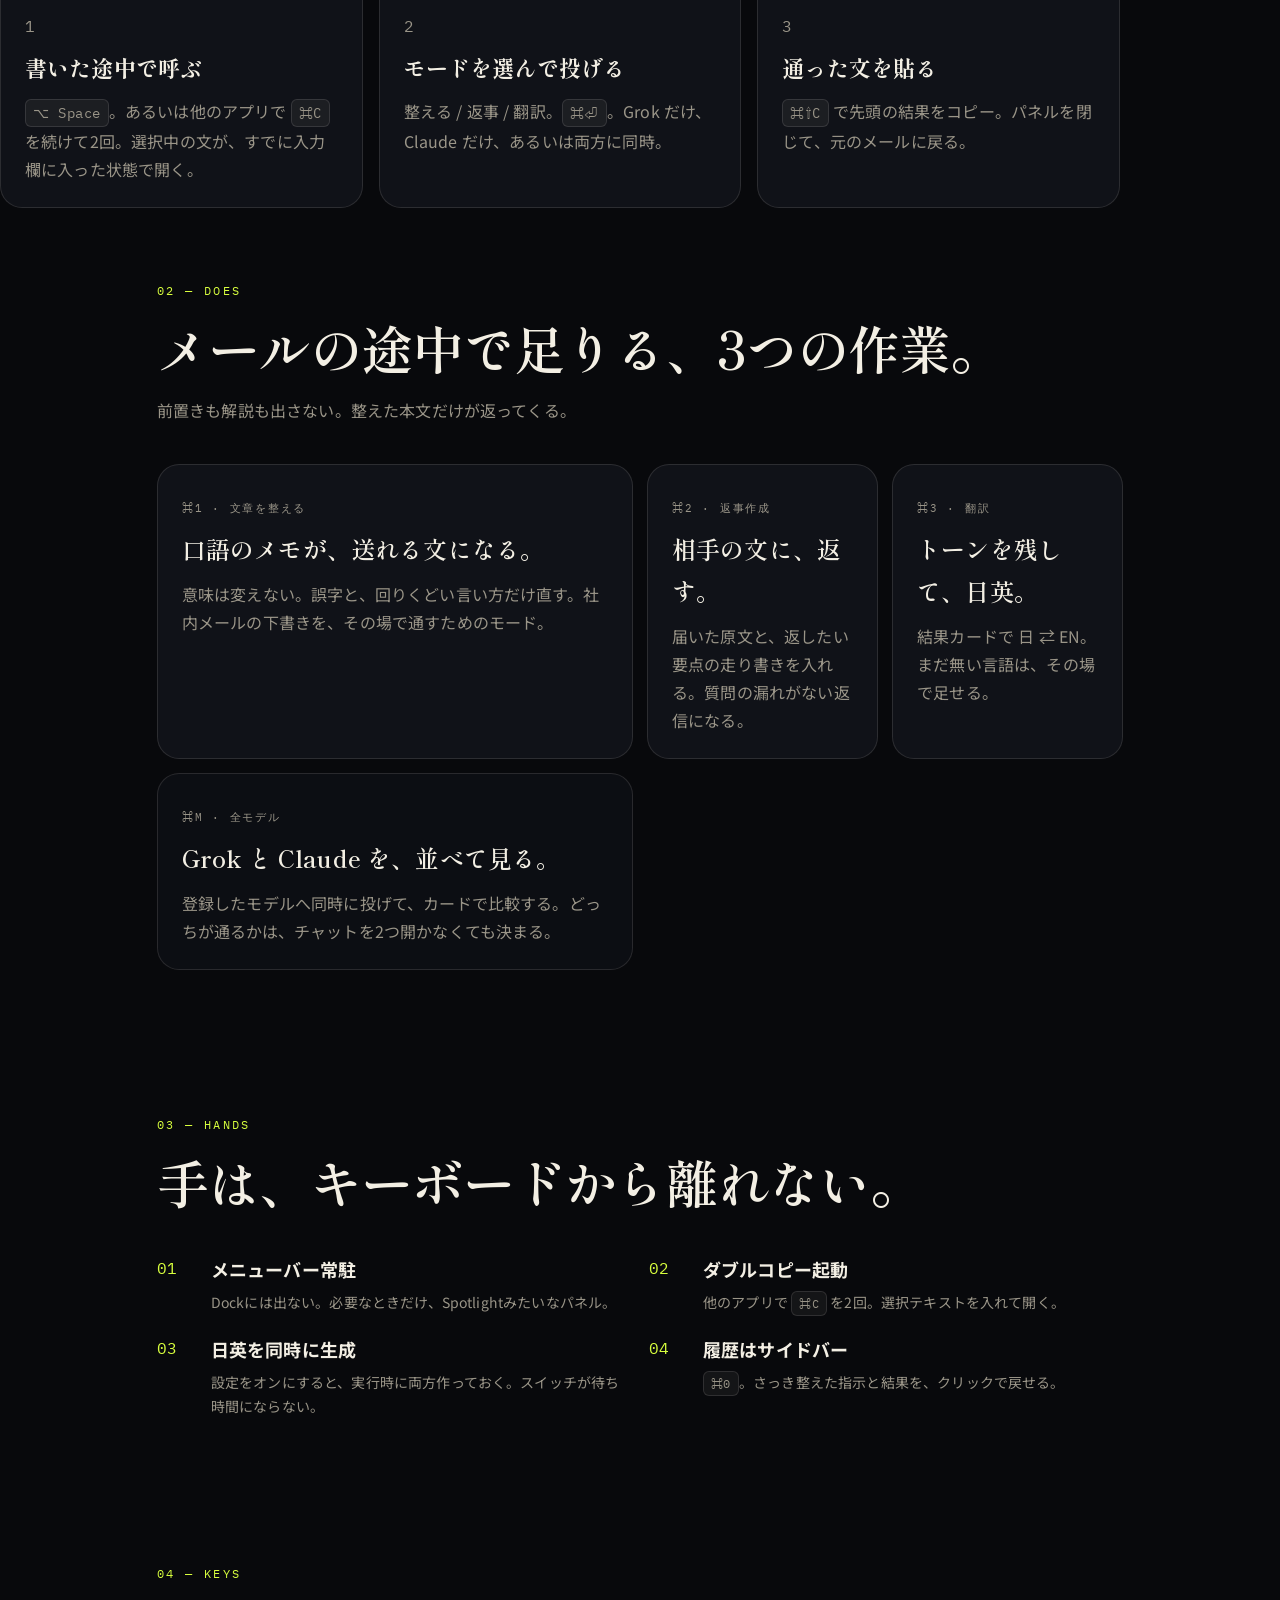
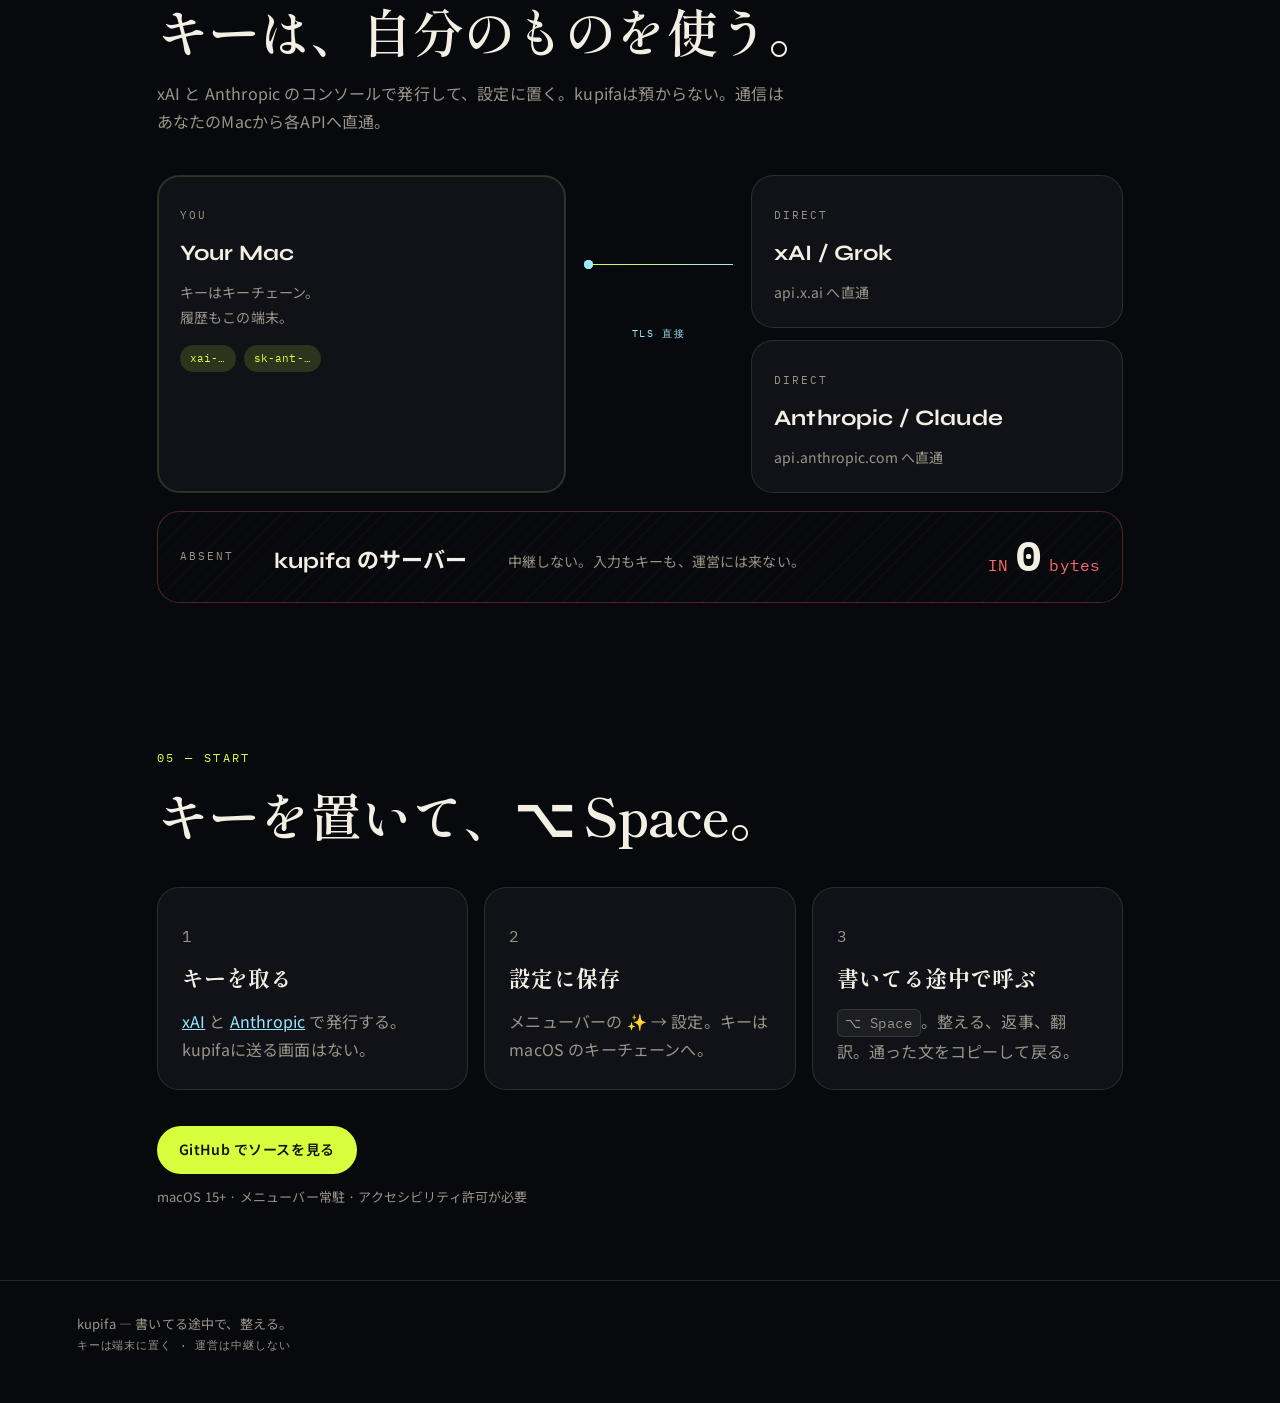
==== commit 79df5308: "Rewrite landing copy to lead with the writing workflow. The page now opens on hotkey polish, Grok/Cl" ====
--- a/docs/index.html
+++ b/docs/index.html
@@ -3,11 +3,11 @@
 <head>
   <meta charset="utf-8">
   <meta name="viewport" content="width=device-width, initial-scale=1">
-  <title>kupifa — 鍵は、渡さない。</title>
-  <meta name="description" content="kupifaはAPIキーをあなた自身で管理するmacOS用AIクイックアシスタント。キーはmacOSキーチェーンに保存され、運営は入力も履歴も一切受け取りません。">
+  <title>kupifa — 書いてる途中で、整える。</title>
+  <meta name="description" content="ホットキー一発で文章を整え、返事を書き、翻訳するmacOS用のAIパネル。GrokとClaudeを並べて比較でき、APIキーは自分のキーチェーンに置きます。">
   <meta name="theme-color" content="#08090c">
-  <meta property="og:title" content="kupifa — 鍵は、渡さない。">
-  <meta property="og:description" content="自分のキー。自分のマシン。運営は情報を受け取らない。">
+  <meta property="og:title" content="kupifa — 書いてる途中で、整える。">
+  <meta property="og:description" content="メールの途中で⌥ Space。整える、返事、翻訳。GrokとClaudeを並べて選ぶ。">
   <meta property="og:type" content="website">
   <link rel="icon" href="./favicon.svg" type="image/svg+xml">
   <link rel="preconnect" href="https://fonts.googleapis.com">
@@ -34,84 +34,173 @@
       kupifa
     </a>
     <nav class="nav-links" aria-label="ページ内">
-      <a href="#architecture">設計</a>
-      <a href="#guarantees">保証</a>
-      <a href="#product">機能</a>
+      <a href="#flow">流れ</a>
+      <a href="#product">できること</a>
+      <a href="#keys">キー</a>
       <a href="#start">始める</a>
     </nav>
     <div class="nav-status" aria-live="polite">
       <span class="pulse"></span>
-      運営受信 <strong>0 B</strong>
+      <kbd>⌥ Space</kbd>
     </div>
   </header>
 
   <main id="main">
     <section class="hero" id="top">
       <p class="eyebrow">
-        <span class="chip">BYOK</span>
-        <span class="chip">KEYCHAIN</span>
-        <span class="chip">NO RELAY</span>
+        <span class="chip">macOS</span>
+        <span class="chip">GROK · CLAUDE</span>
+        <span class="chip">メニューバー</span>
       </p>
       <h1>
-        鍵は、<em>渡さない。</em>
+        書いてる途中で、<em>整える。</em>
       </h1>
       <p class="lede">
-        macOSのホットキー一発で文章を整え、翻訳し、返事を書く。<br>
-        APIキーはあなたのキーチェーンに。入力も履歴も、運営には届かない。
+        メールの下書きを、チャット画面に持ち出す必要はない。<br>
+        <kbd>⌥ Space</kbd> でパネル、<kbd>⌘⏎</kbd> で投げる。<kbd>⌘⇧C</kbd> でコピーして、元の文に戻る。
       </p>
       <div class="hero-actions">
-        <a class="btn btn-primary" href="#start">手元で始める</a>
-        <a class="btn btn-ghost" href="#architecture">通信経路を見る</a>
-      </div>
-      <p class="hero-note">サーバーを持たないクライアント。プロバイダへは、あなた自身の鍵で直接話す。</p>
-    </section>
-
-    <section class="stage will-reveal" aria-label="ローカル金庫のビジュアル">
-      <div class="vault">
-        <div class="vault-ring"></div>
-        <div class="vault-ring delay"></div>
-        <div class="vault-core">
-          <div class="vault-lock" aria-hidden="true">
-            <svg viewBox="0 0 72 72" width="72" height="72">
-              <circle cx="36" cy="30" r="12" fill="none" stroke="currentColor" stroke-width="3"/>
-              <rect x="20" y="30" width="32" height="26" rx="6" fill="none" stroke="currentColor" stroke-width="3"/>
-              <circle cx="36" cy="42" r="3.2" fill="currentColor"/>
-              <path d="M36 45.2v6" stroke="currentColor" stroke-width="3" stroke-linecap="round"/>
-            </svg>
-          </div>
-          <p class="vault-kicker">LOCAL VAULT</p>
-          <p class="vault-title">macOS Keychain</p>
-          <p class="vault-copy">Grok / Claude のキーは端末の金庫へ。<br>kupifaのサーバーは、そもそも無い。</p>
+        <a class="btn btn-primary" href="#flow">使い方を見る</a>
+        <a class="btn btn-ghost" href="#product">何ができるか</a>
+      </div>
+      <p class="hero-note">Grok と Claude を同時に投げて、並べて選べる。キーは自分のものをキーチェーンへ。</p>
+    </section>
+
+    <section class="stage will-reveal" aria-label="kupifaパネルの見本">
+      <div class="vault vault-panel">
+        <div class="panel panel-hero">
+          <div class="panel-chrome">
+            <span>kupifa</span>
+            <span class="dots">全モデル · ⌥ Space</span>
+          </div>
+          <div class="panel-modes">
+            <button type="button" class="mode is-on">文章を整える</button>
+            <button type="button" class="mode">返事作成</button>
+            <button type="button" class="mode">翻訳</button>
+          </div>
+          <div class="panel-body">
+            <p class="ghost-input">明日の打ち合わせ、少し遅れそうです。先に資料だけ共有しておきます。</p>
+            <div class="panel-results">
+              <div class="result-card">
+                <p class="result-meta">Claude</p>
+                <p data-role="claude">明日の打ち合わせに少々遅れる見込みです。恐れ入りますが、先に資料のみ共有いたします。</p>
+              </div>
+              <div class="result-card">
+                <p class="result-meta">Grok</p>
+                <p data-role="grok">明日の打ち合わせ、少し遅れる予定です。先に資料だけ共有します。</p>
+              </div>
+            </div>
+          </div>
         </div>
-        <ul class="vault-tags">
-          <li>APIキーは外に出ない</li>
-          <li>履歴は端末内</li>
-          <li>テレメトリなし</li>
-        </ul>
-      </div>
-    </section>
-
-    <section class="statement will-reveal">
-      <p class="mono-label">01 — PRINCIPLE</p>
-      <h2>運営は、情報を受け取らない。</h2>
+      </div>
+    </section>
+
+    <section class="statement will-reveal" id="flow">
+      <p class="mono-label">01 — FLOW</p>
+      <h2>ウィンドウを切り替えない。</h2>
       <p>
-        キーを預かって「安全に管理します」とは言わない。預かると、漏れる側になるから。<br>
-        kupifaは中継しない。鍵も文章も、運営の手元には来ない。
+        書いてるアプリはそのまま。パネルだけが手前に出る。<br>
+        整えて、コピーして、閉じる。チャットの履歴を漁る往復がない。
       </p>
     </section>
 
-    <section class="architecture will-reveal" id="architecture">
-      <div class="section-head">
-        <p class="mono-label">02 — PATH</p>
-        <h2>通信は、あなたのMacからプロバイダへ。</h2>
-        <p class="section-lead">kupifaクラウドは経路に入らない。パケットは端末と AI プロバイダの間だけを走る。</p>
+    <ol class="steps flow-steps will-reveal">
+      <li>
+        <p class="step-n">1</p>
+        <h3>書いた途中で呼ぶ</h3>
+        <p><kbd>⌥ Space</kbd>。あるいは他のアプリで <kbd>⌘C</kbd> を続けて2回。選択中の文が、すでに入力欄に入った状態で開く。</p>
+      </li>
+      <li>
+        <p class="step-n">2</p>
+        <h3>モードを選んで投げる</h3>
+        <p>整える / 返事 / 翻訳。<kbd>⌘⏎</kbd>。Grok だけ、Claude だけ、あるいは両方に同時。</p>
+      </li>
+      <li>
+        <p class="step-n">3</p>
+        <h3>通った文を貼る</h3>
+        <p><kbd>⌘⇧C</kbd> で先頭の結果をコピー。パネルを閉じて、元のメールに戻る。</p>
+      </li>
+    </ol>
+
+    <section class="guarantees will-reveal" id="product">
+      <div class="section-head">
+        <p class="mono-label">02 — DOES</p>
+        <h2>メールの途中で足りる、3つの作業。</h2>
+        <p class="section-lead">前置きも解説も出さない。整えた本文だけが返ってくる。</p>
+      </div>
+      <div class="bento">
+        <article class="card span-2">
+          <p class="card-kicker">⌘1 · 文章を整える</p>
+          <h3>口語のメモが、送れる文になる。</h3>
+          <p>意味は変えない。誤字と、回りくどい言い方だけ直す。社内メールの下書きを、その場で通すためのモード。</p>
+        </article>
+        <article class="card">
+          <p class="card-kicker">⌘2 · 返事作成</p>
+          <h3>相手の文に、返す。</h3>
+          <p>届いた原文と、返したい要点の走り書きを入れる。質問の漏れがない返信になる。</p>
+        </article>
+        <article class="card">
+          <p class="card-kicker">⌘3 · 翻訳</p>
+          <h3>トーンを残して、日英。</h3>
+          <p>結果カードで 日 ⇄ EN。まだ無い言語は、その場で足せる。</p>
+        </article>
+        <article class="card span-2 dark">
+          <p class="card-kicker">⌘M · 全モデル</p>
+          <h3>Grok と Claude を、並べて見る。</h3>
+          <p>登録したモデルへ同時に投げて、カードで比較する。どっちが通るかは、チャットを2つ開かなくても決まる。</p>
+        </article>
+      </div>
+    </section>
+
+    <section class="product will-reveal">
+      <div class="section-head">
+        <p class="mono-label">03 — HANDS</p>
+        <h2>手は、キーボードから離れない。</h2>
+      </div>
+      <ul class="feature-list feature-grid">
+        <li>
+          <span>01</span>
+          <div>
+            <h3>メニューバー常駐</h3>
+            <p>Dockには出ない。必要なときだけ、Spotlightみたいなパネル。</p>
+          </div>
+        </li>
+        <li>
+          <span>02</span>
+          <div>
+            <h3>ダブルコピー起動</h3>
+            <p>他のアプリで <kbd>⌘C</kbd> を2回。選択テキストを入れて開く。</p>
+          </div>
+        </li>
+        <li>
+          <span>03</span>
+          <div>
+            <h3>日英を同時に生成</h3>
+            <p>設定をオンにすると、実行時に両方作っておく。スイッチが待ち時間にならない。</p>
+          </div>
+        </li>
+        <li>
+          <span>04</span>
+          <div>
+            <h3>履歴はサイドバー</h3>
+            <p><kbd>⌘0</kbd>。さっき整えた指示と結果を、クリックで戻せる。</p>
+          </div>
+        </li>
+      </ul>
+    </section>
+
+    <section class="architecture will-reveal" id="keys">
+      <div class="section-head">
+        <p class="mono-label">04 — KEYS</p>
+        <h2>キーは、自分のものを使う。</h2>
+        <p class="section-lead">xAI と Anthropic のコンソールで発行して、設定に置く。kupifaは預からない。通信はあなたのMacから各APIへ直通。</p>
       </div>
 
       <div class="flow" role="img" aria-label="あなたのMacからGrokとClaudeへ直接接続。kupifaサーバーは経路に含まれない">
         <article class="node node-mac">
           <span class="node-id">YOU</span>
           <h3>Your Mac</h3>
-          <p>キーチェーンに鍵。<br>履歴もローカル。</p>
+          <p>キーはキーチェーン。<br>履歴もこの端末。</p>
           <div class="key-pills">
             <span>xai-…</span>
             <span>sk-ant-…</span>
@@ -139,8 +228,8 @@
 
         <article class="node node-void">
           <span class="node-id">ABSENT</span>
-          <h3>kupifa server</h3>
-          <p>受信キューは空。<br>ログも、鍵も、本文も無い。</p>
+          <h3>kupifa のサーバー</h3>
+          <p>中継しない。入力もキーも、運営には来ない。</p>
           <div class="void-meter">
             <span>IN</span>
             <strong id="bytes">0</strong>
@@ -150,144 +239,43 @@
       </div>
     </section>
 
-    <section class="guarantees will-reveal" id="guarantees">
-      <div class="section-head">
-        <p class="mono-label">03 — GUARANTEES</p>
-        <h2>セキュリティを、宣伝ではなく構造にする。</h2>
-      </div>
-      <div class="bento">
-        <article class="card span-2">
-          <p class="card-kicker">Bring Your Own Key</p>
-          <h3>キーは、あなたが発行し、あなたが持つ。</h3>
-          <p>Grok と Claude のキーを、各コンソールで自分で取得する。kupifaは預からない。紛失も漏洩も、運営側の事故にならない設計。</p>
-        </article>
-        <article class="card">
-          <p class="card-kicker">Keychain</p>
-          <h3>macOSの金庫へ。</h3>
-          <p>保存先は Keychain。設定画面から端末の外へコピーされることはない。</p>
-        </article>
-        <article class="card">
-          <p class="card-kicker">No relay</p>
-          <h3>中継サーバーなし。</h3>
-          <p>リクエストは選択したプロバイダの公式APIだけ。運営APIを経由しない。</p>
-        </article>
-        <article class="card">
-          <p class="card-kicker">Local history</p>
-          <h3>履歴は端末の中。</h3>
-          <p>指示と結果はパネルのサイドバーに残る。同期用のクラウドは無い。</p>
-        </article>
-        <article class="card span-3 dark">
-          <p class="card-kicker">Zero intake</p>
-          <h3>運営が受け取らないもの</h3>
-          <ul class="never-list">
-            <li>APIキー</li>
-            <li>入力した文章</li>
-            <li>生成結果</li>
-            <li>利用履歴</li>
-            <li>どのモデルを使ったか</li>
-            <li>テレメトリ</li>
-          </ul>
-        </article>
-      </div>
-    </section>
-
-    <section class="product will-reveal" id="product">
-      <div class="section-head">
-        <p class="mono-label">04 — PRODUCT</p>
-        <h2>速さは、セキュリティと両立する。</h2>
-        <p class="section-lead">メニューバー常駐。⌥ Space でパネル。文章を整える、返事作成、翻訳。Grok と Claude を並べて比較できる。</p>
-      </div>
-
-      <div class="product-grid">
-        <div class="panel" aria-hidden="true">
-          <div class="panel-chrome">
-            <span>kupifa</span>
-            <span class="dots">⌥ Space</span>
-          </div>
-          <div class="panel-modes">
-            <button type="button" class="mode is-on">文章を整える</button>
-            <button type="button" class="mode">返事作成</button>
-            <button type="button" class="mode">翻訳</button>
-          </div>
-          <div class="panel-body">
-            <p class="ghost-input">明日の打ち合わせ、少し遅れそうです。先に資料だけ共有しておきます。</p>
-            <div class="result-card">
-              <p class="result-meta">Claude · ローカル実行</p>
-              <p>明日の打ち合わせに少々遅れる見込みです。恐れ入りますが、先に資料のみ共有いたします。</p>
-            </div>
-          </div>
-        </div>
-
-        <ul class="feature-list">
-          <li>
-            <span>01</span>
-            <div>
-              <h3>ホットキー起動</h3>
-              <p>デフォルト ⌥ Space。Spotlight風のフローティングパネル。</p>
-            </div>
-          </li>
-          <li>
-            <span>02</span>
-            <div>
-              <h3>Grok / Claude</h3>
-              <p>パネル上で切り替え。⌘M で全モデル同時実行、カードで比較。</p>
-            </div>
-          </li>
-          <li>
-            <span>03</span>
-            <div>
-              <h3>日英スイッチ</h3>
-              <p>結果カードで 日 ⇄ EN。未生成の言語はその場で翻訳。</p>
-            </div>
-          </li>
-          <li>
-            <span>04</span>
-            <div>
-              <h3>ダブルコピー起動</h3>
-              <p>⌘C を続けて2回で、選択テキストを入れてパネルを開く。</p>
-            </div>
-          </li>
-        </ul>
-      </div>
-    </section>
-
     <section class="start will-reveal" id="start">
       <div class="section-head">
         <p class="mono-label">05 — START</p>
-        <h2>鍵を発行して、設定に置くだけ。</h2>
+        <h2>キーを置いて、⌥ Space。</h2>
       </div>
       <ol class="steps">
         <li>
           <p class="step-n">1</p>
-          <h3>キーを自分で取る</h3>
+          <h3>キーを取る</h3>
           <p>
-            <a href="https://console.x.ai" rel="noopener noreferrer" target="_blank">xAI Console</a>
+            <a href="https://console.x.ai" rel="noopener noreferrer" target="_blank">xAI</a>
             と
-            <a href="https://console.anthropic.com" rel="noopener noreferrer" target="_blank">Anthropic Console</a>
-            から発行。kupifaに送る手順は無い。
+            <a href="https://console.anthropic.com" rel="noopener noreferrer" target="_blank">Anthropic</a>
+            で発行する。kupifaに送る画面はない。
           </p>
         </li>
         <li>
           <p class="step-n">2</p>
-          <h3>キーチェーンへ保存</h3>
-          <p>メニューバーの ✨ → 設定。キーは macOS Keychain にだけ書き込まれる。</p>
+          <h3>設定に保存</h3>
+          <p>メニューバーの ✨ → 設定。キーは macOS のキーチェーンへ。</p>
         </li>
         <li>
           <p class="step-n">3</p>
-          <h3>⌥ Space</h3>
-          <p>パネルを開き、整える / 返事 / 翻訳。実行はプロバイダ直通。</p>
+          <h3>書いてる途中で呼ぶ</h3>
+          <p><kbd>⌥ Space</kbd>。整える、返事、翻訳。通った文をコピーして戻る。</p>
         </li>
       </ol>
       <div class="cta-row">
         <a class="btn btn-primary" href="https://github.com/gupuru/kupifa" rel="noopener noreferrer" target="_blank">GitHub でソースを見る</a>
-        <p class="cta-note">macOS 15+ / オープンなクライアント。運営バックエンドは同梱されていない。</p>
+        <p class="cta-note">macOS 15+ · メニューバー常駐 · アクセシビリティ許可が必要</p>
       </div>
     </section>
   </main>
 
   <footer class="foot">
-    <p>kupifa — 鍵は端末に。運営は受け取らない。</p>
-    <p class="foot-meta">メニューバー常駐 · Dock非表示 · アクセシビリティ許可が必要</p>
+    <p>kupifa — 書いてる途中で、整える。</p>
+    <p class="foot-meta">キーは端末に置く · 運営は中継しない</p>
   </footer>
 
   <script src="./app.js"></script>
--- a/docs/styles.css
+++ b/docs/styles.css
@@ -167,9 +167,8 @@
   color: var(--muted);
 }
 
-.nav-status strong {
-  color: var(--lime);
-  font-weight: 500;
+.nav-status kbd {
+  color: var(--lime);
 }
 
 .pulse {
@@ -720,12 +719,53 @@
   padding: 18px;
 }
 
+kbd {
+  display: inline-block;
+  padding: 1px 7px;
+  border: 1px solid var(--line);
+  border-radius: 6px;
+  background: rgba(243, 239, 228, 0.05);
+  font-family: var(--mono);
+  font-size: 0.86em;
+  letter-spacing: 0.04em;
+}
+
+.vault.vault-panel {
+  min-height: 0;
+  padding: 28px;
+  place-items: stretch;
+}
+
+.panel-hero {
+  position: relative;
+  z-index: 1;
+  width: min(920px, 100%);
+  margin: 0 auto;
+}
+
+.panel-results {
+  display: grid;
+  grid-template-columns: 1fr 1fr;
+  gap: 12px;
+}
+
 .ghost-input {
   margin: 0 0 16px;
   padding: 14px;
   border-radius: 12px;
   background: #14161c;
   color: #cfcab8;
+  white-space: pre-line;
+}
+
+.flow-steps {
+  max-width: var(--max);
+  margin: 0 auto 4vh;
+  padding: 0 6vw 4vh;
+}
+
+.feature-grid {
+  grid-template-columns: 1fr 1fr;
 }
 
 .result-card {
@@ -848,7 +888,9 @@
   .flow,
   .bento,
   .product-grid,
-  .steps {
+  .steps,
+  .panel-results,
+  .feature-grid {
     grid-template-columns: 1fr;
   }
 
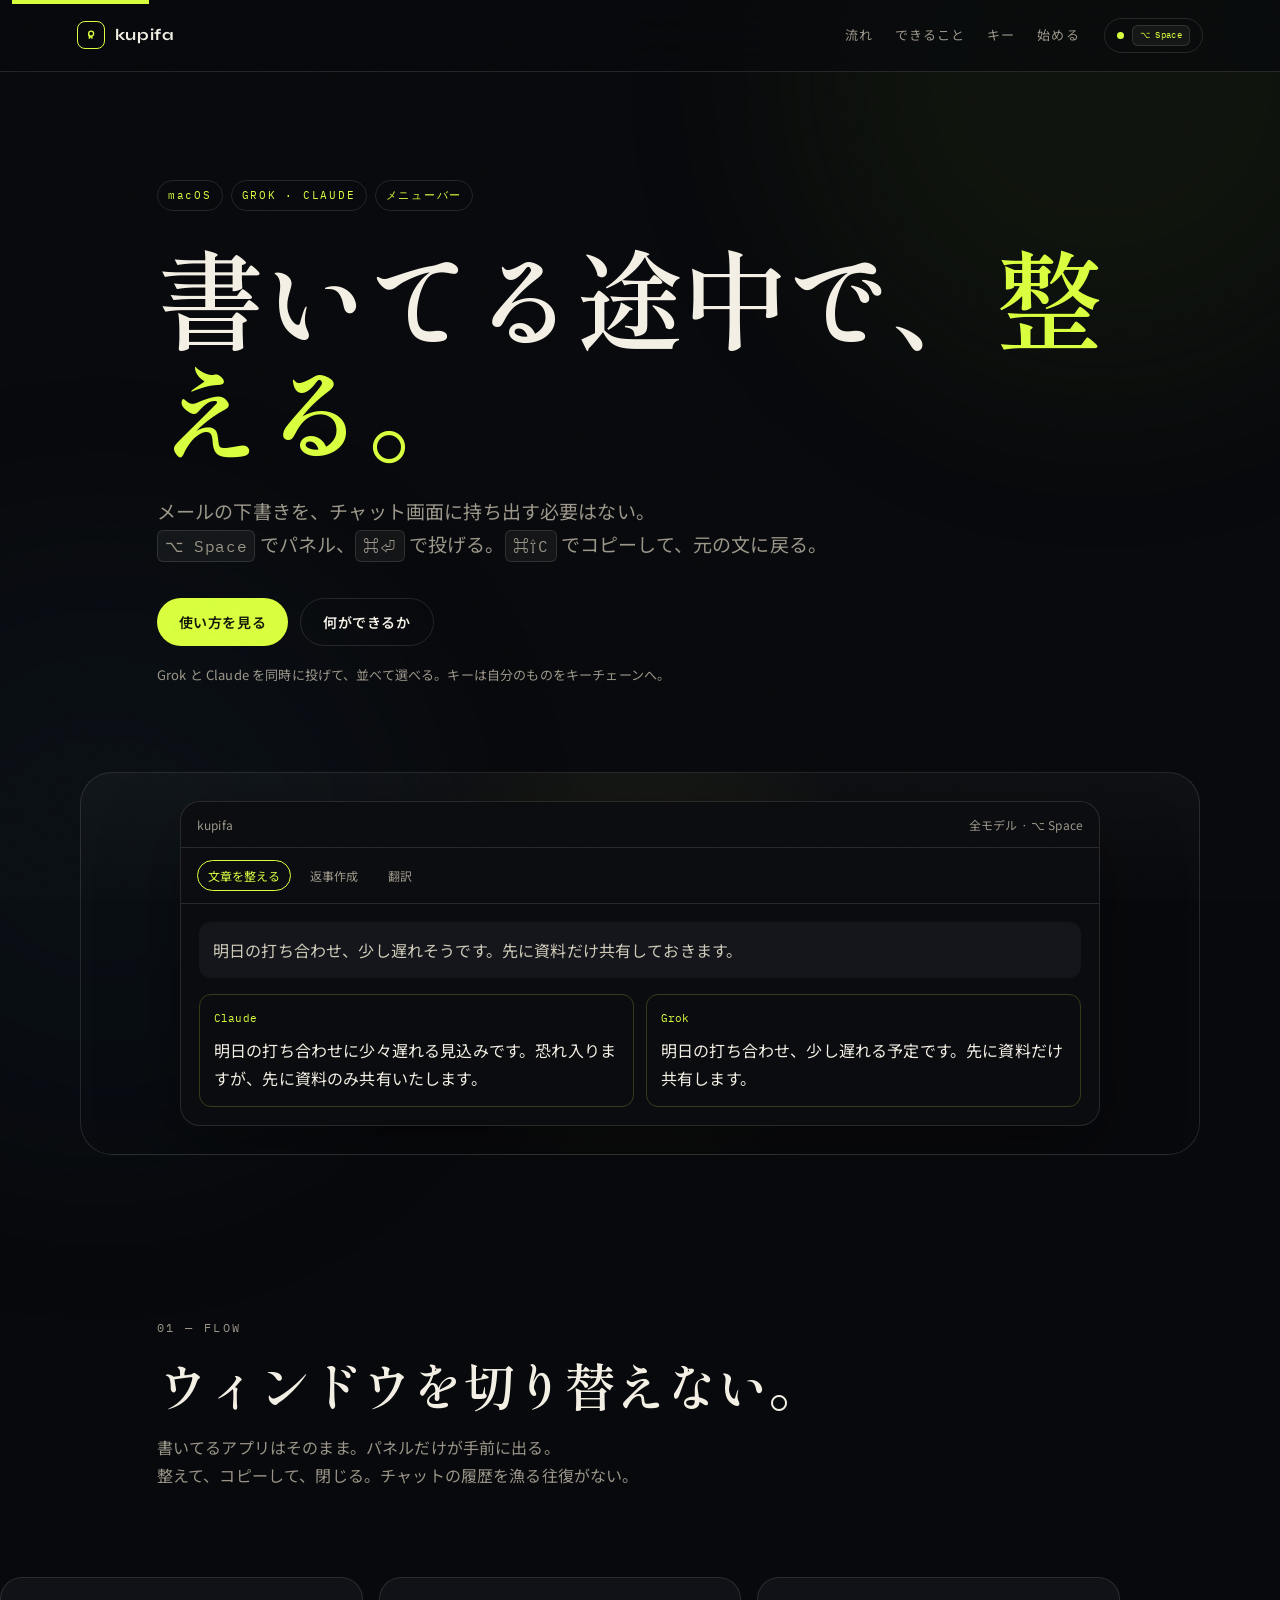
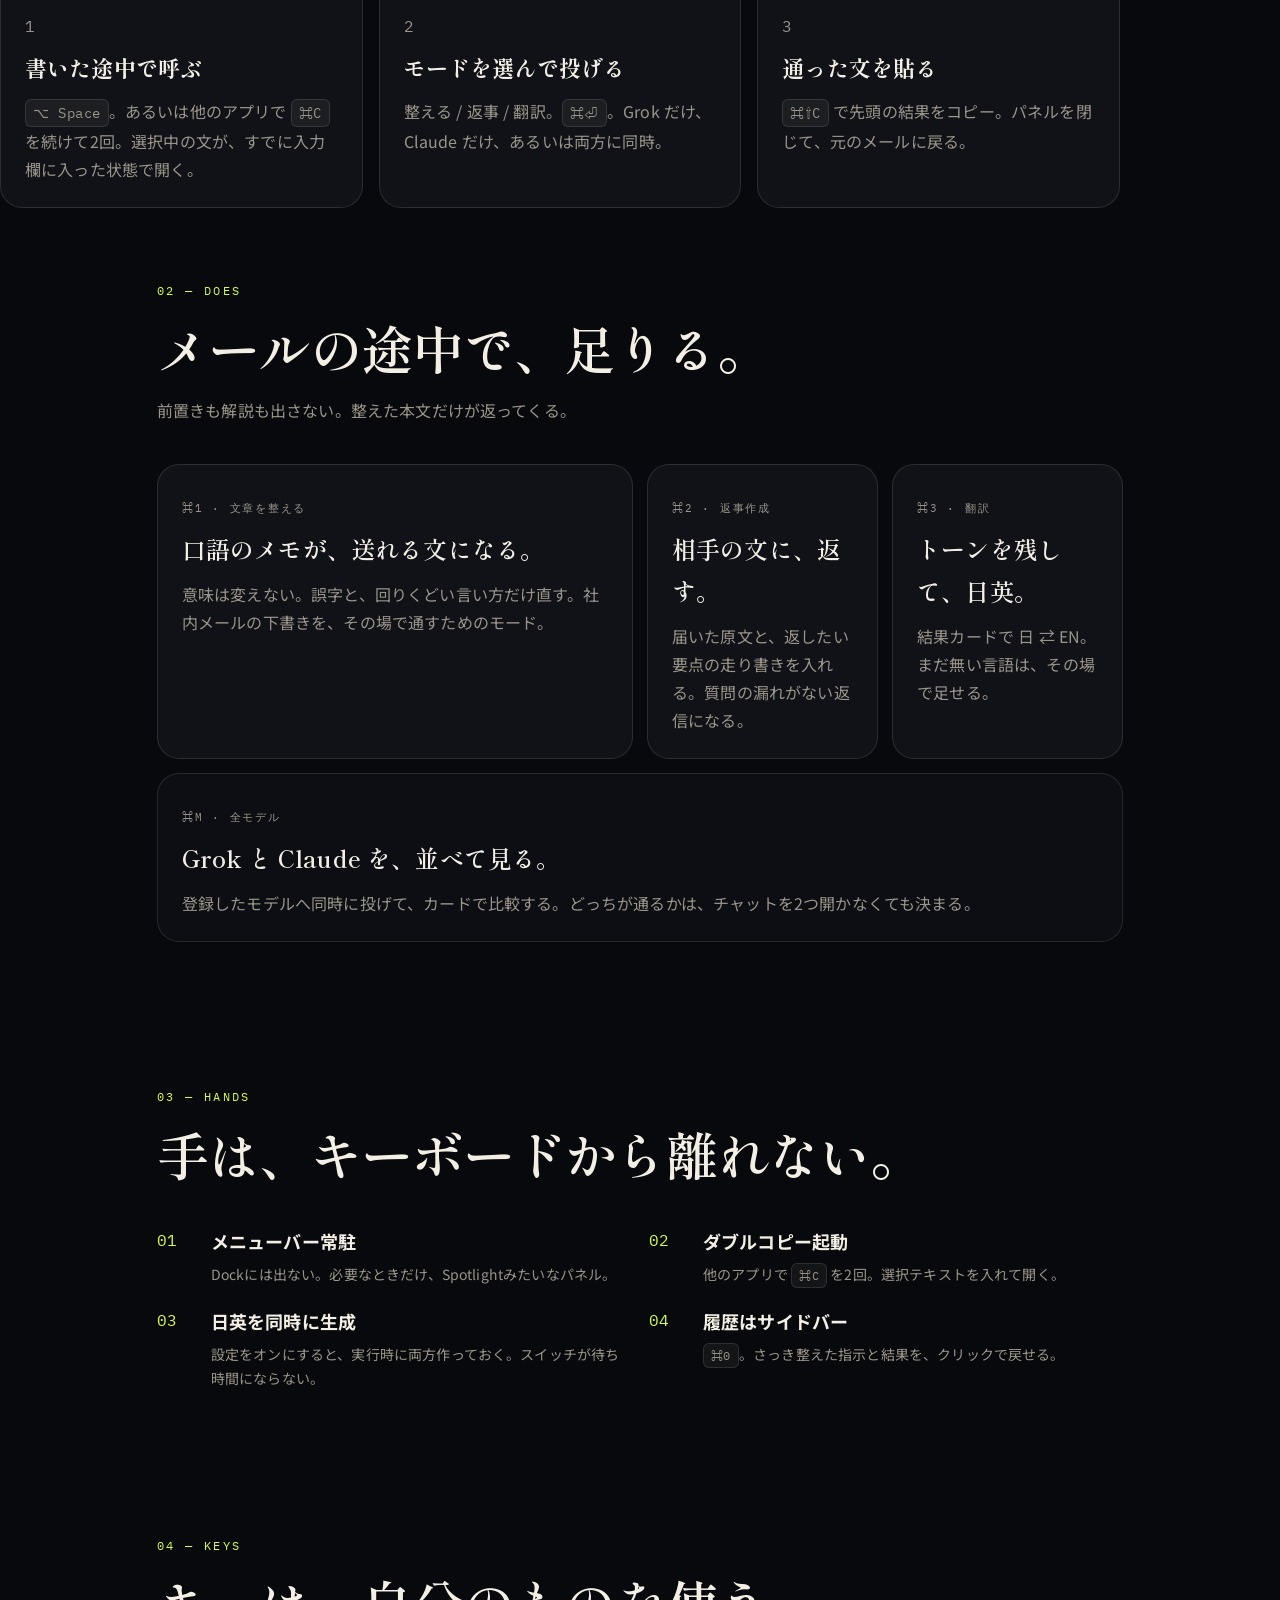
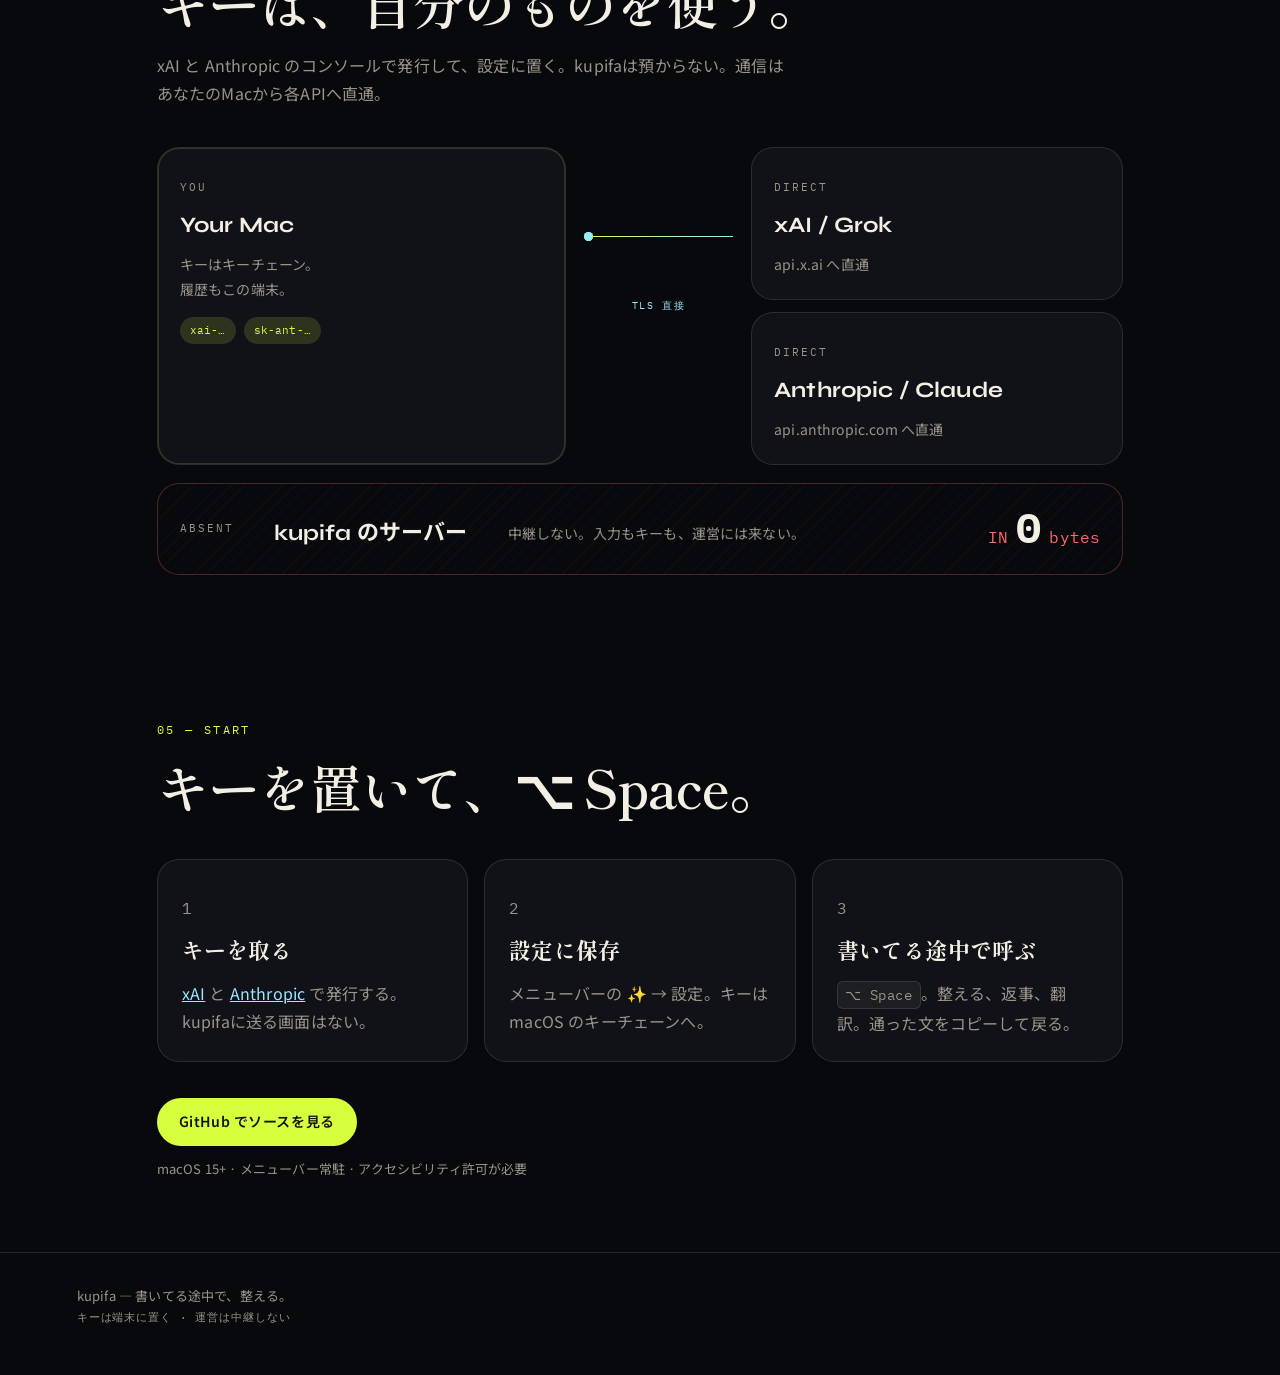
==== commit c5b854a2: "Fill the compare-models card across the feature row. The all-models pitch is the closer for that sec" ====
--- a/docs/index.html
+++ b/docs/index.html
@@ -125,7 +125,7 @@
     <section class="guarantees will-reveal" id="product">
       <div class="section-head">
         <p class="mono-label">02 — DOES</p>
-        <h2>メールの途中で足りる、3つの作業。</h2>
+        <h2>メールの途中で、足りる。</h2>
         <p class="section-lead">前置きも解説も出さない。整えた本文だけが返ってくる。</p>
       </div>
       <div class="bento">
@@ -144,7 +144,7 @@
           <h3>トーンを残して、日英。</h3>
           <p>結果カードで 日 ⇄ EN。まだ無い言語は、その場で足せる。</p>
         </article>
-        <article class="card span-2 dark">
+        <article class="card span-4 dark">
           <p class="card-kicker">⌘M · 全モデル</p>
           <h3>Grok と Claude を、並べて見る。</h3>
           <p>登録したモデルへ同時に投げて、カードで比較する。どっちが通るかは、チャットを2つ開かなくても決まる。</p>
--- a/docs/styles.css
+++ b/docs/styles.css
@@ -622,6 +622,10 @@
   grid-column: span 3;
 }
 
+.card.span-4 {
+  grid-column: span 4;
+}
+
 .card.dark {
   background: #0c0e13;
 }
@@ -904,6 +908,7 @@
 
   .card.span-2,
   .card.span-3,
+  .card.span-4,
   .void-meter {
     grid-column: auto;
     margin-left: 0;
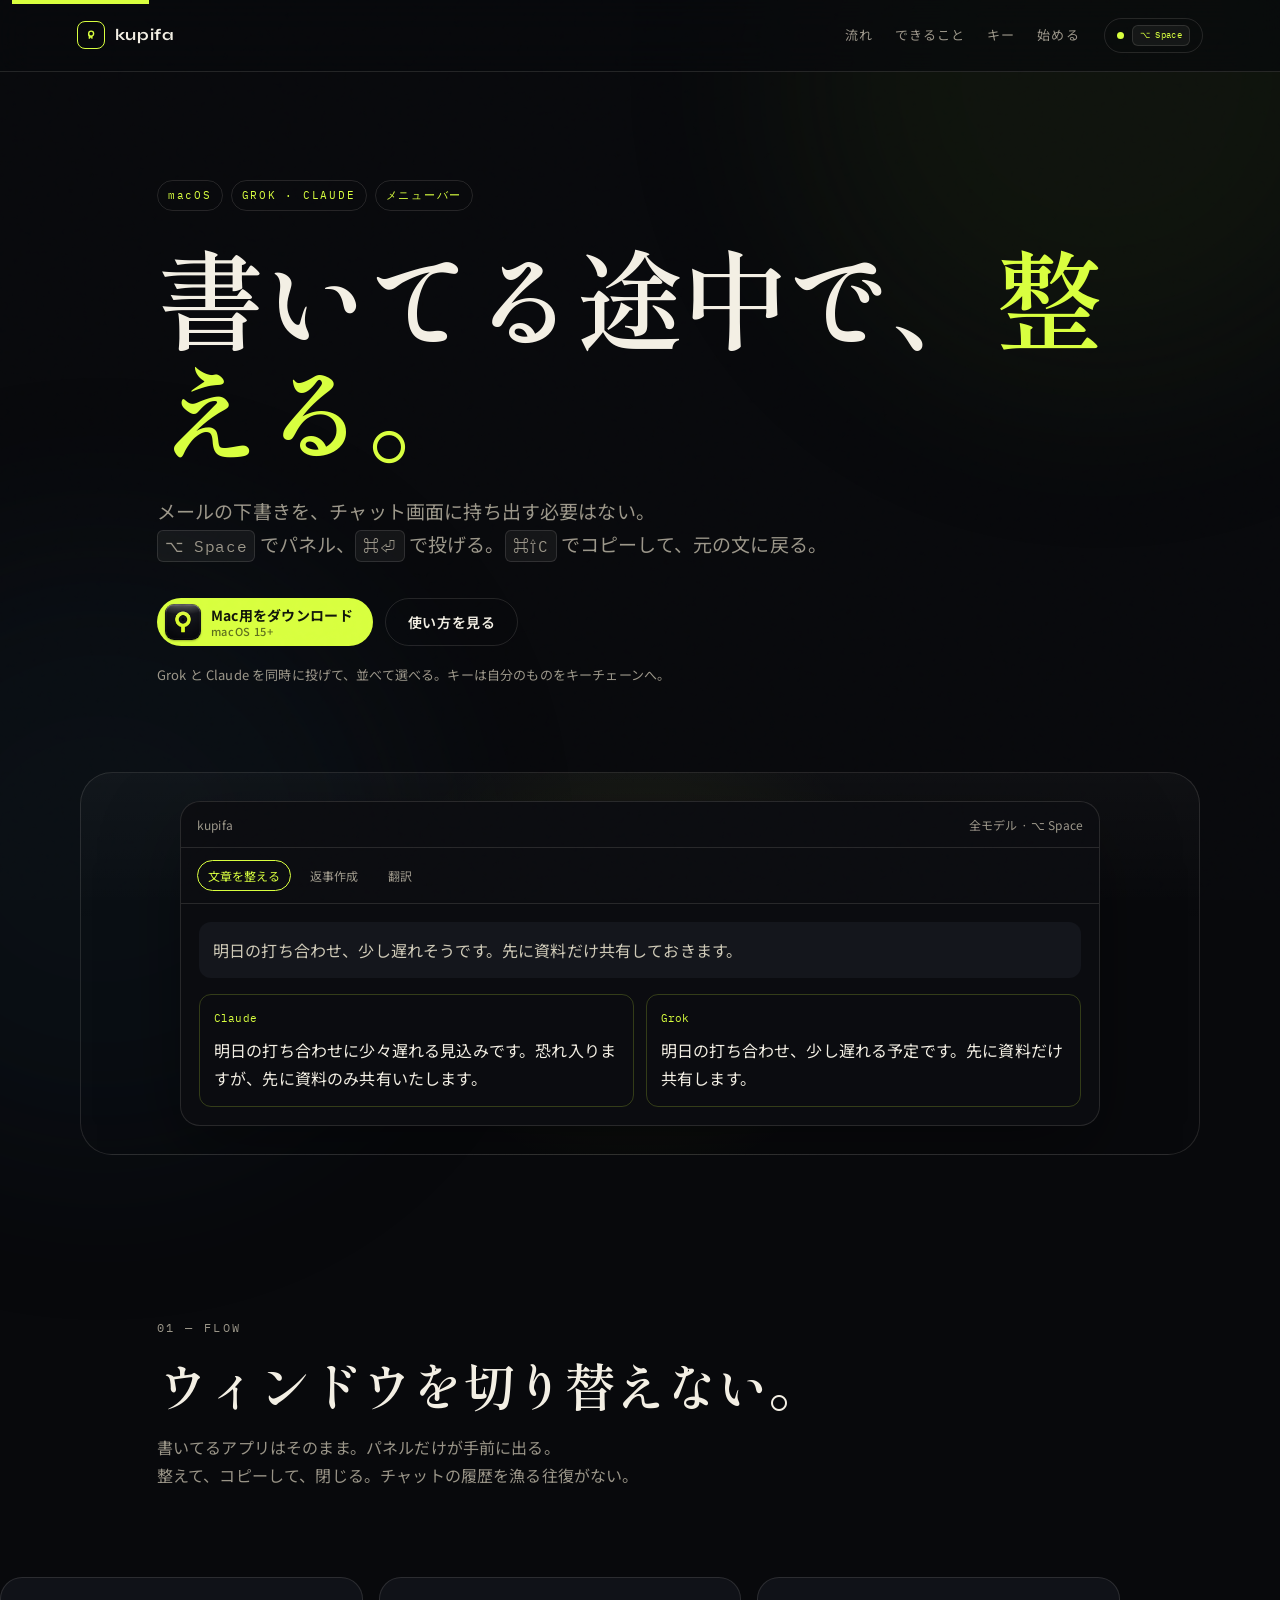
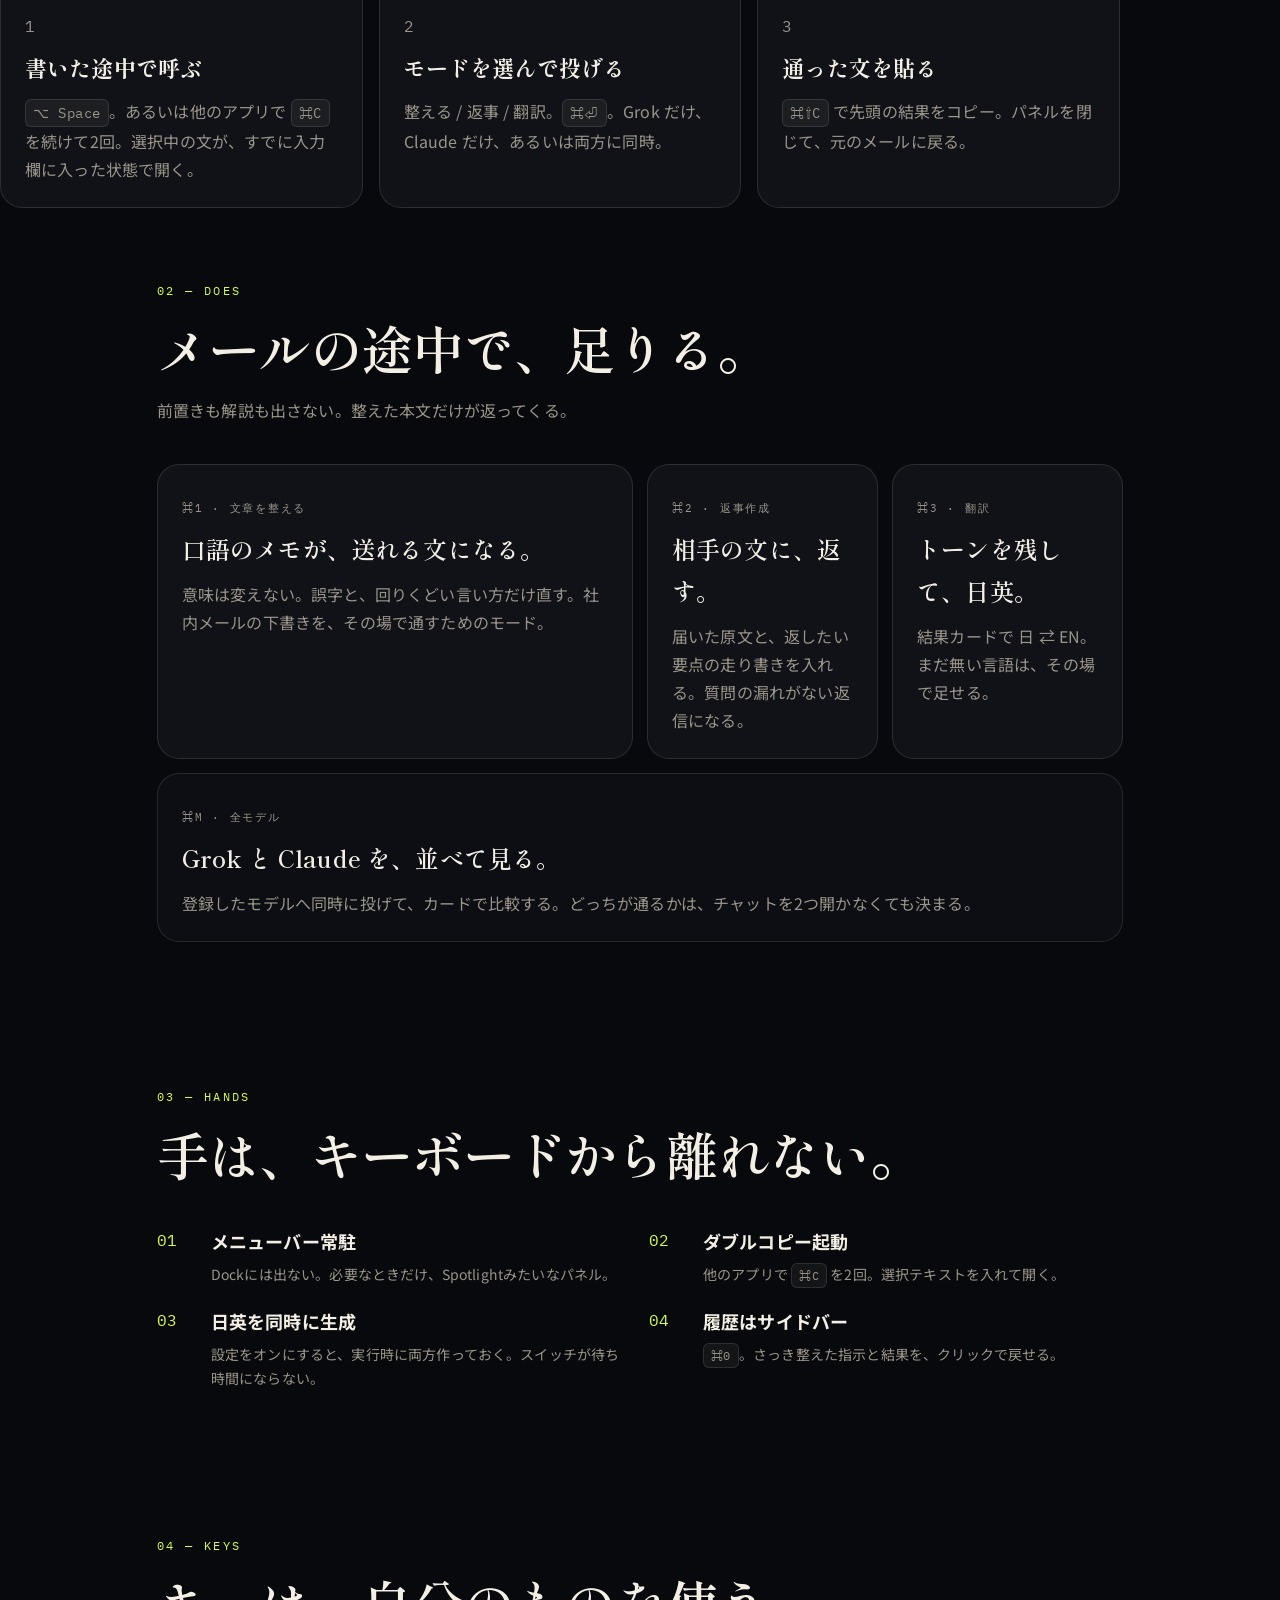
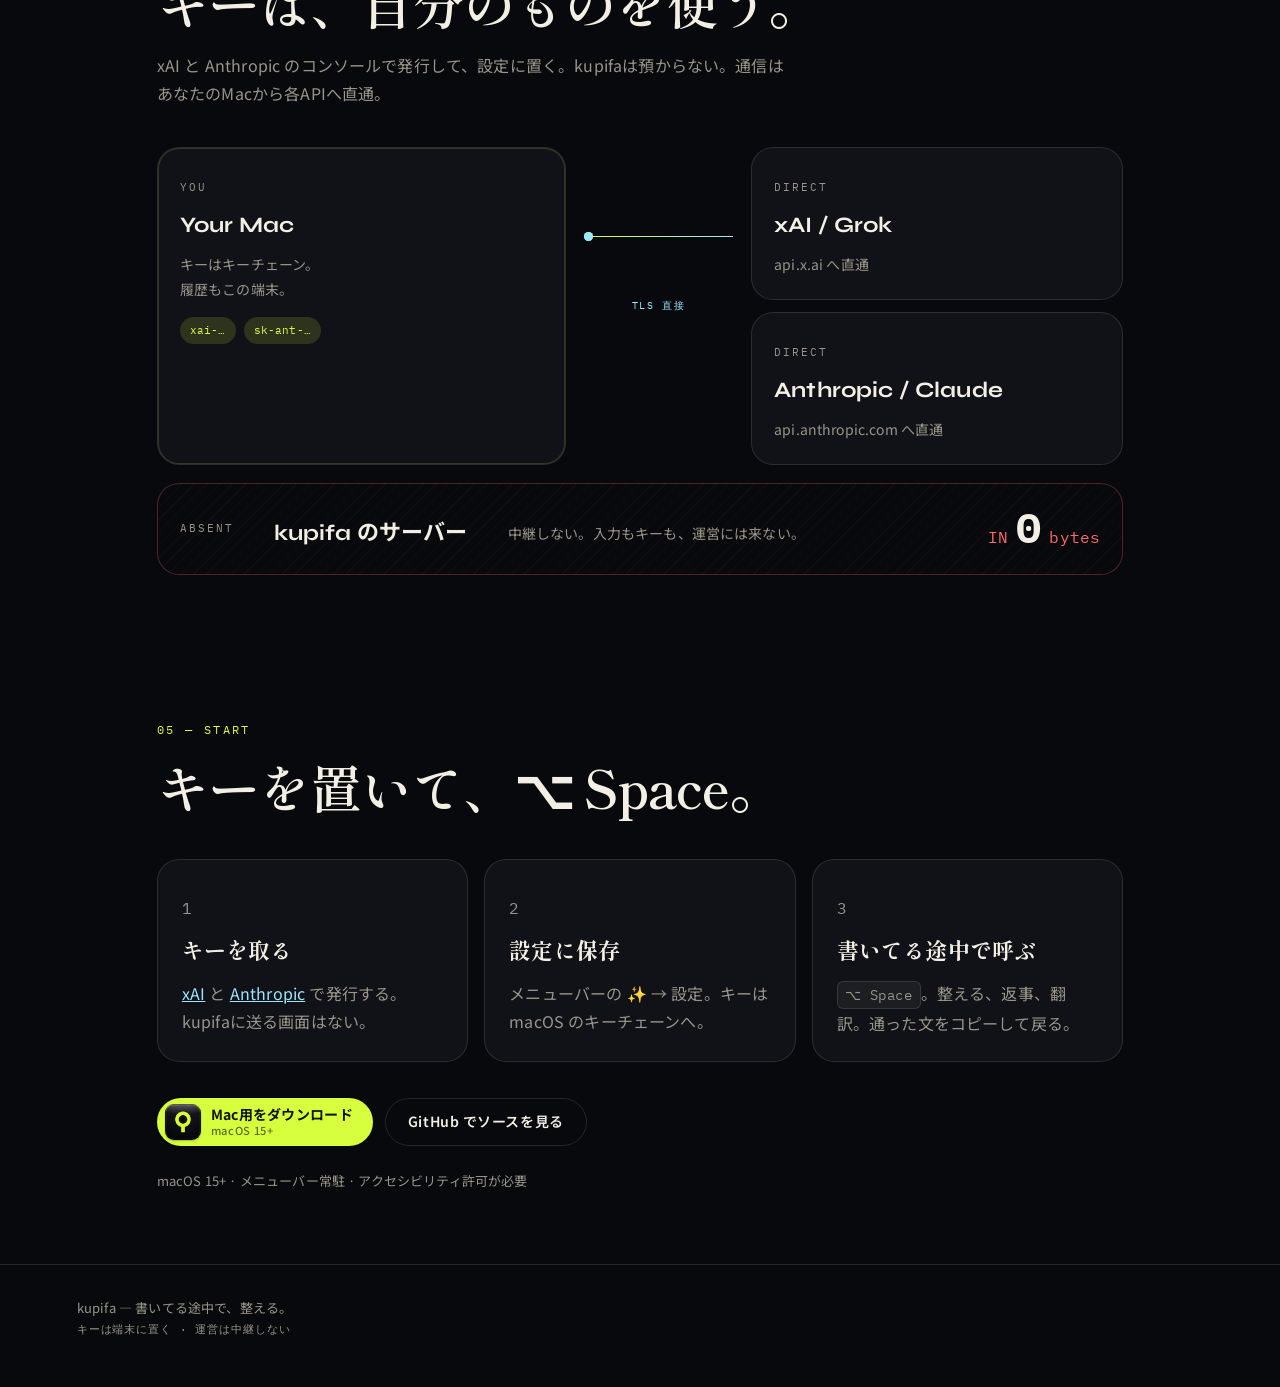
==== commit c6cff2c1: "Deploy the landing page and DMG through Cloudflare. GitHub Actions publishes docs/ to Pages and, on " ====
--- a/docs/index.html
+++ b/docs/index.html
@@ -60,8 +60,14 @@
         <kbd>⌥ Space</kbd> でパネル、<kbd>⌘⏎</kbd> で投げる。<kbd>⌘⇧C</kbd> でコピーして、元の文に戻る。
       </p>
       <div class="hero-actions">
-        <a class="btn btn-primary" href="#flow">使い方を見る</a>
-        <a class="btn btn-ghost" href="#product">何ができるか</a>
+        <a class="btn btn-download" href="/download">
+          <img class="btn-app-icon" src="./app-icon.png" width="36" height="36" alt="" decoding="async">
+          <span class="btn-download-copy">
+            <strong>Mac用をダウンロード</strong>
+            <small>macOS 15+</small>
+          </span>
+        </a>
+        <a class="btn btn-ghost" href="#flow">使い方を見る</a>
       </div>
       <p class="hero-note">Grok と Claude を同時に投げて、並べて選べる。キーは自分のものをキーチェーンへ。</p>
     </section>
@@ -267,7 +273,14 @@
         </li>
       </ol>
       <div class="cta-row">
-        <a class="btn btn-primary" href="https://github.com/gupuru/kupifa" rel="noopener noreferrer" target="_blank">GitHub でソースを見る</a>
+        <a class="btn btn-download" href="/download">
+          <img class="btn-app-icon" src="./app-icon.png" width="36" height="36" alt="" decoding="async">
+          <span class="btn-download-copy">
+            <strong>Mac用をダウンロード</strong>
+            <small>macOS 15+</small>
+          </span>
+        </a>
+        <a class="btn btn-ghost" href="https://github.com/gupuru/kupifa" rel="noopener noreferrer" target="_blank">GitHub でソースを見る</a>
         <p class="cta-note">macOS 15+ · メニューバー常駐 · アクセシビリティ許可が必要</p>
       </div>
     </section>
--- a/docs/styles.css
+++ b/docs/styles.css
@@ -263,6 +263,41 @@
   color: #11150a;
 }
 
+.btn-download {
+  gap: 10px;
+  padding: 6px 20px 6px 8px;
+  background: var(--lime);
+  color: #11150a;
+}
+
+.btn-app-icon {
+  width: 36px;
+  height: 36px;
+  border-radius: 9px;
+  box-shadow: 0 1px 2px rgba(0, 0, 0, 0.28);
+}
+
+.btn-download-copy {
+  display: flex;
+  flex-direction: column;
+  align-items: flex-start;
+  line-height: 1.15;
+}
+
+.btn-download-copy strong {
+  font-size: 14px;
+  font-weight: 700;
+  letter-spacing: 0.02em;
+}
+
+.btn-download-copy small {
+  margin-top: 2px;
+  font-size: 11px;
+  font-weight: 500;
+  letter-spacing: 0.06em;
+  opacity: 0.62;
+}
+
 .btn-ghost {
   border: 1px solid var(--line);
   color: var(--ink);
@@ -857,7 +892,15 @@
 }
 
 .cta-row {
+  display: flex;
+  flex-wrap: wrap;
+  align-items: center;
+  gap: 12px;
   margin-top: 36px;
+}
+
+.cta-row .cta-note {
+  flex-basis: 100%;
 }
 
 .cta-note {
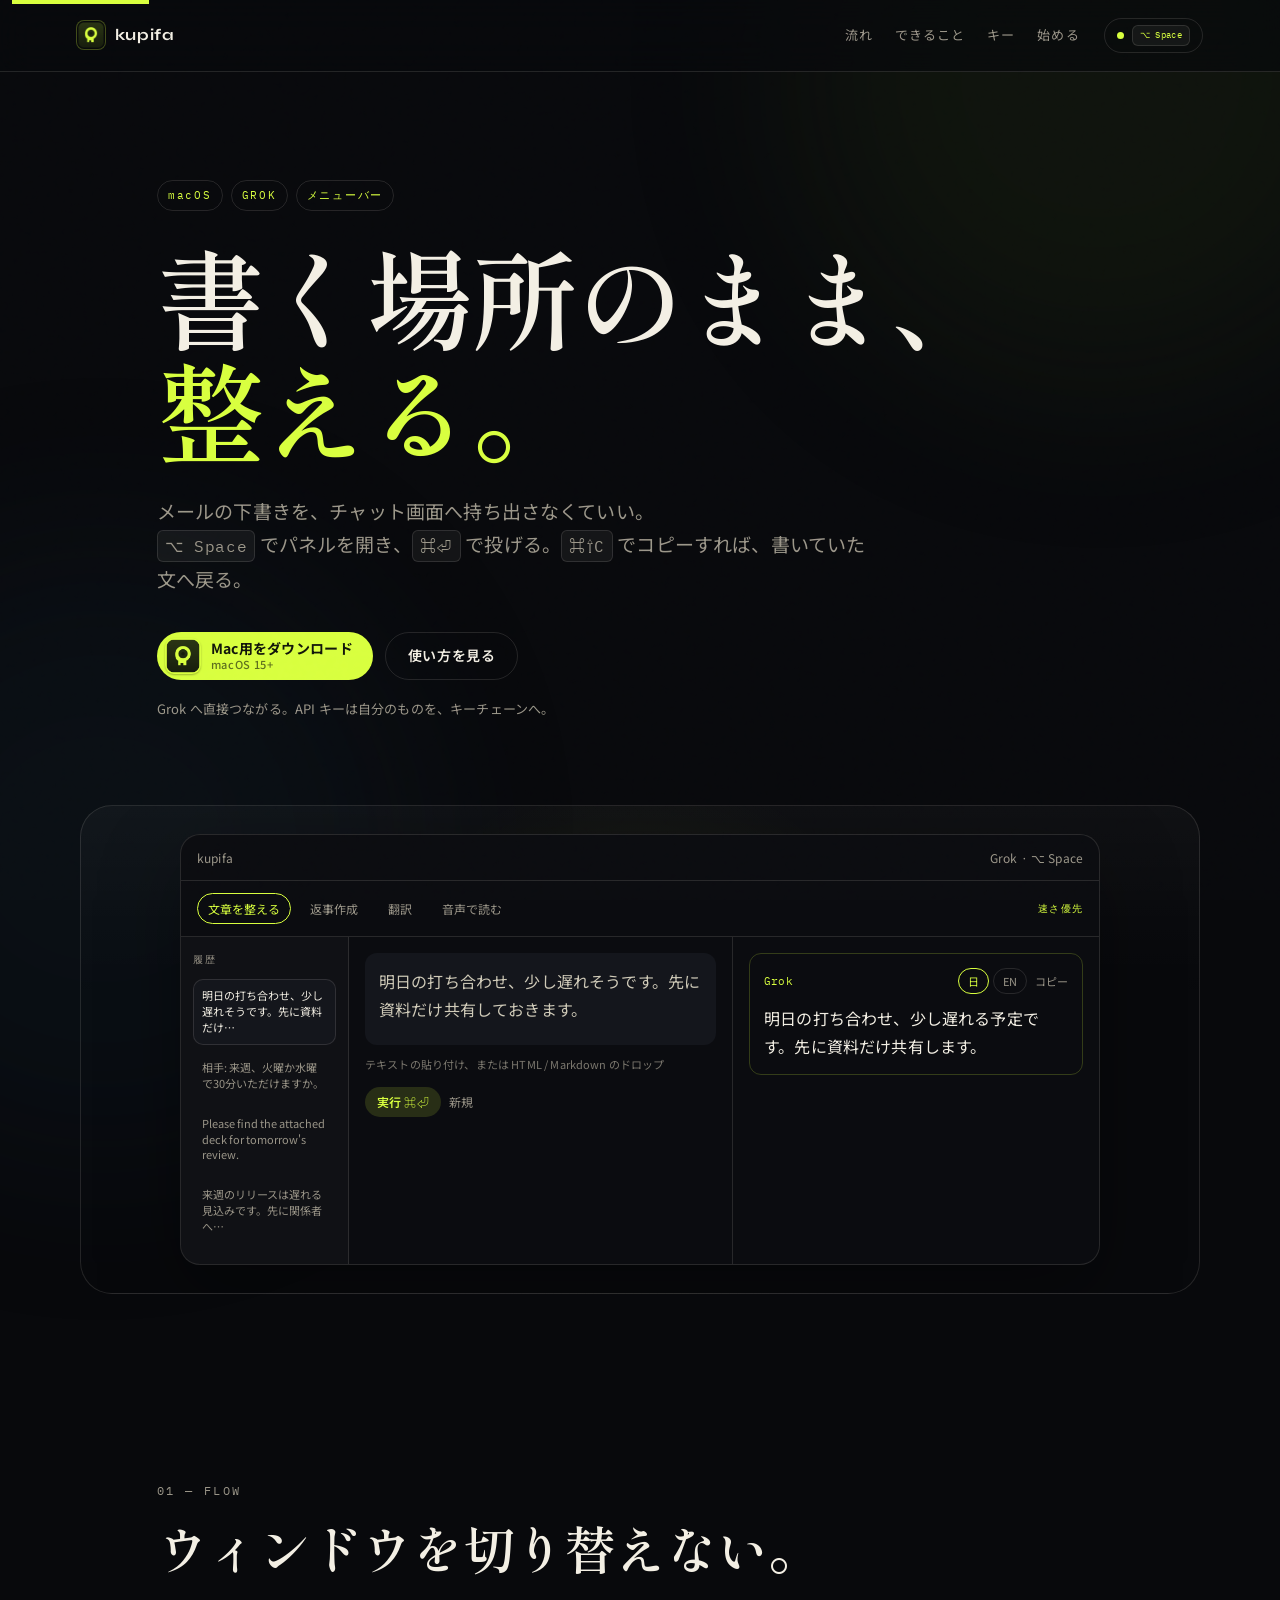
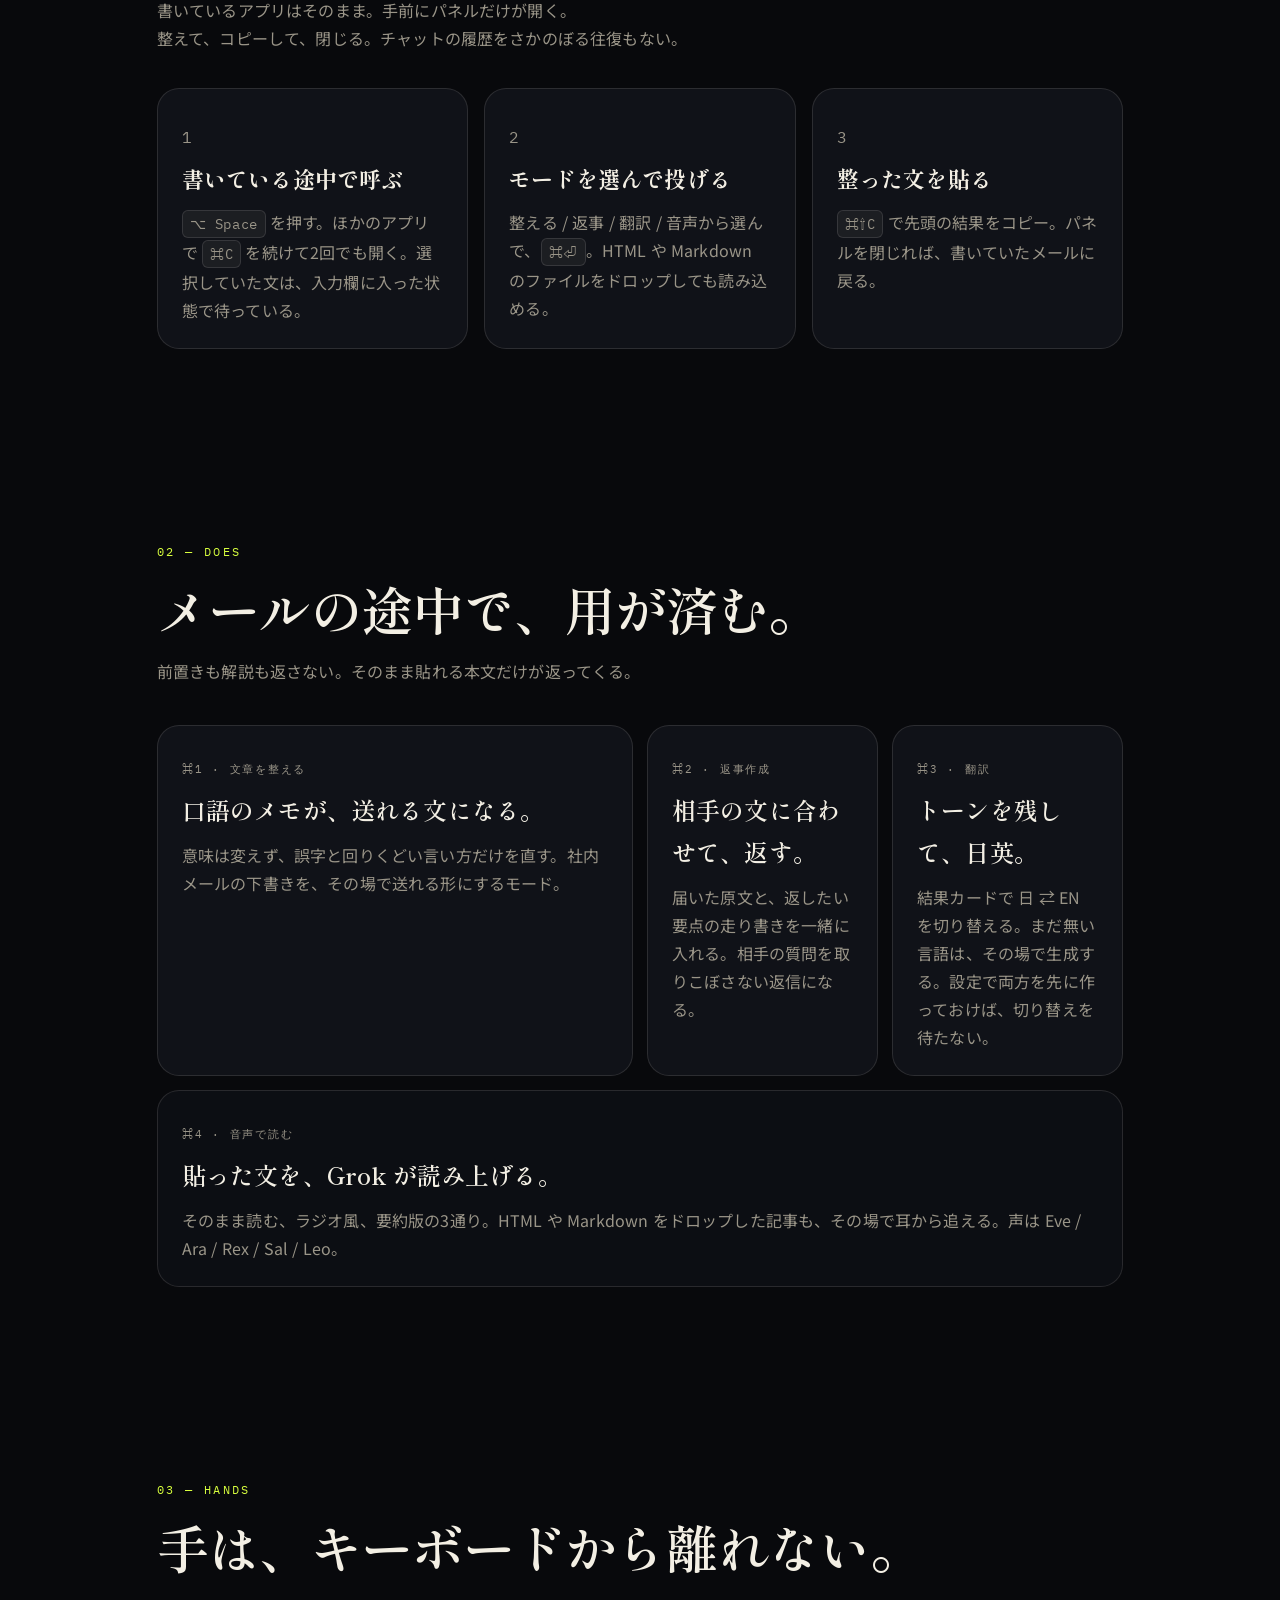
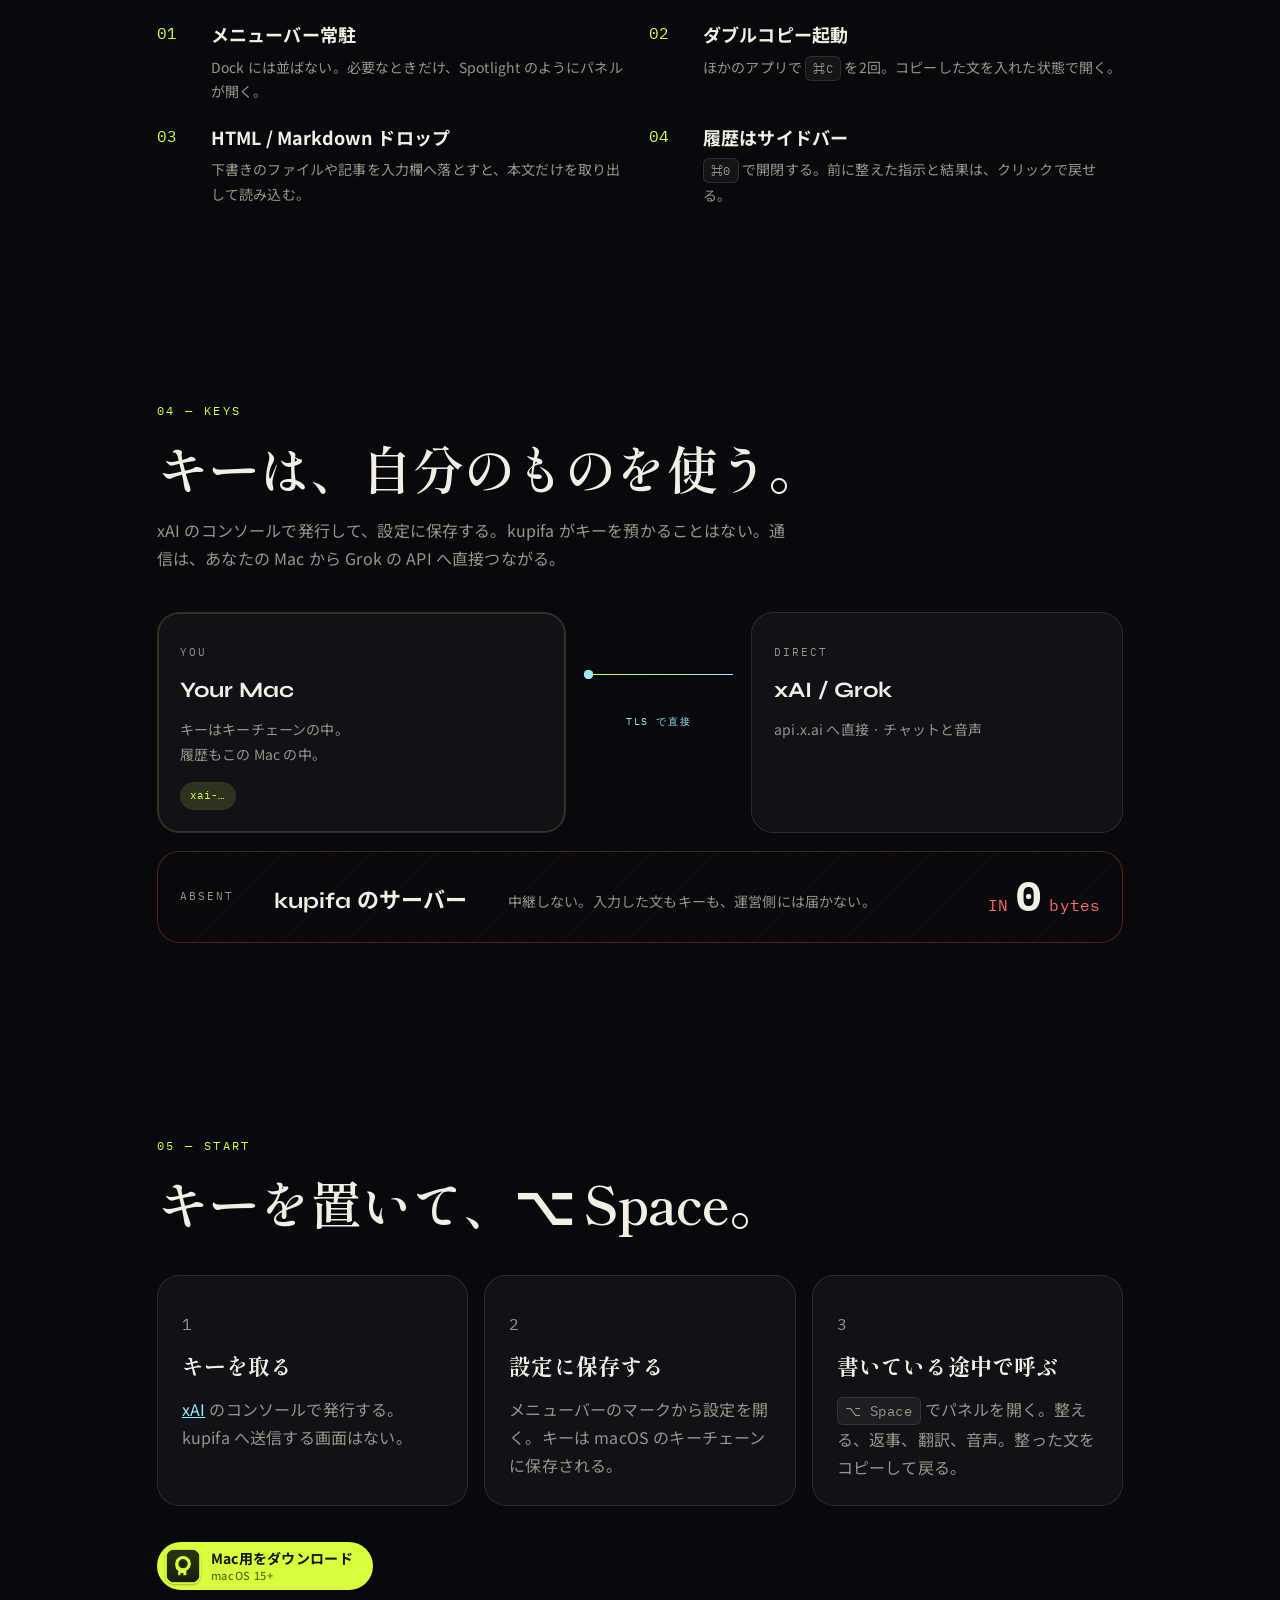
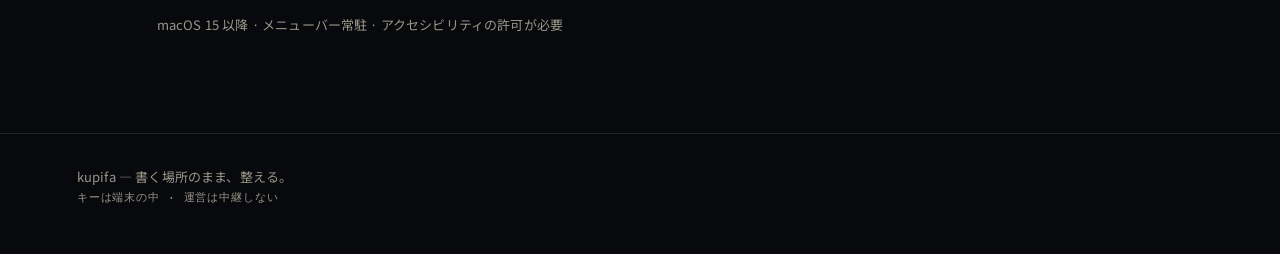
==== commit 1993fe64: "Focus kupifa on Grok with reply, speech, and a matching landing page. Co-authored-by: Cursor <cursor" ====
--- a/docs/index.html
+++ b/docs/index.html
@@ -3,20 +3,26 @@
 <head>
   <meta charset="utf-8">
   <meta name="viewport" content="width=device-width, initial-scale=1">
-  <title>kupifa — 書いてる途中で、整える。</title>
-  <meta name="description" content="ホットキー一発で文章を整え、返事を書き、翻訳するmacOS用のAIパネル。GrokとClaudeを並べて比較でき、APIキーは自分のキーチェーンに置きます。">
+  <title>kupifa — 書く場所のまま、整える。</title>
+  <meta name="description" content="書いているアプリのまま ⌥ Space。文章を整える、返事を書く、翻訳する、音声で読む。macOS 用の AI パネルです。Grok へ直接つながるので、API キーは自分の Mac のキーチェーンに置いたまま使えます。">
   <meta name="theme-color" content="#08090c">
-  <meta property="og:title" content="kupifa — 書いてる途中で、整える。">
-  <meta property="og:description" content="メールの途中で⌥ Space。整える、返事、翻訳。GrokとClaudeを並べて選ぶ。">
+  <link rel="canonical" href="https://kupifa.pages.dev/">
+  <meta property="og:title" content="kupifa — 書く場所のまま、整える。">
+  <meta property="og:description" content="メールを書いている画面のまま ⌥ Space。整える、返事、翻訳、音声。Grok へ直接つながります。">
   <meta property="og:type" content="website">
+  <meta property="og:url" content="https://kupifa.pages.dev/">
+  <meta property="og:locale" content="ja_JP">
+  <meta property="og:image" content="https://kupifa.pages.dev/app-icon.png">
+  <meta name="twitter:card" content="summary">
+  <meta name="twitter:title" content="kupifa — 書く場所のまま、整える。">
+  <meta name="twitter:description" content="メールを書いている画面のまま ⌥ Space。整える、返事、翻訳、音声。Grok へ直接つながります。">
+  <meta name="twitter:image" content="https://kupifa.pages.dev/app-icon.png">
   <link rel="icon" href="./favicon.svg" type="image/svg+xml">
+  <link rel="apple-touch-icon" href="./app-icon.png">
   <link rel="preconnect" href="https://fonts.googleapis.com">
   <link rel="preconnect" href="https://fonts.gstatic.com" crossorigin>
   <link href="https://fonts.googleapis.com/css2?family=IBM+Plex+Mono:wght@400;500&family=Noto+Sans+JP:wght@400;500;600&family=Shippori+Mincho:wght@500;600;700&family=Syne:wght@500;600;700;800&display=swap" rel="stylesheet">
   <link rel="stylesheet" href="./styles.css">
-  <noscript>
-    <style>.will-reveal { opacity: 1; transform: none; }</style>
-  </noscript>
 </head>
 <body>
   <a class="skip-link" href="#main">本文へスキップ</a>
@@ -26,11 +32,7 @@
 
   <header class="nav">
     <a class="brand" href="#top">
-      <span class="brand-mark" aria-hidden="true">
-        <svg viewBox="0 0 24 24" width="18" height="18" fill="none">
-          <path d="M8 10.2A4.2 4.2 0 1 1 16.4 10.2c0 1.6-.9 3-2.3 3.7V17H12.4v-1.3h-1.6V17H8.9v-3.1A4.2 4.2 0 0 1 8 10.2Zm4.2-2.4a2.4 2.4 0 1 0 0 4.8 2.4 2.4 0 0 0 0-4.8Z" fill="currentColor"/>
-        </svg>
-      </span>
+      <img class="brand-icon" src="./app-icon.png" width="28" height="28" alt="">
       kupifa
     </a>
     <nav class="nav-links" aria-label="ページ内">
@@ -49,15 +51,15 @@
     <section class="hero" id="top">
       <p class="eyebrow">
         <span class="chip">macOS</span>
-        <span class="chip">GROK · CLAUDE</span>
+        <span class="chip">GROK</span>
         <span class="chip">メニューバー</span>
       </p>
       <h1>
-        書いてる途中で、<em>整える。</em>
+        書く場所のまま、<em>整える。</em>
       </h1>
       <p class="lede">
-        メールの下書きを、チャット画面に持ち出す必要はない。<br>
-        <kbd>⌥ Space</kbd> でパネル、<kbd>⌘⏎</kbd> で投げる。<kbd>⌘⇧C</kbd> でコピーして、元の文に戻る。
+        メールの下書きを、チャット画面へ持ち出さなくていい。<br>
+        <kbd>⌥ Space</kbd> でパネルを開き、<kbd>⌘⏎</kbd> で投げる。<kbd>⌘⇧C</kbd> でコピーすれば、書いていた文へ戻る。
       </p>
       <div class="hero-actions">
         <a class="btn btn-download" href="/download">
@@ -69,31 +71,68 @@
         </a>
         <a class="btn btn-ghost" href="#flow">使い方を見る</a>
       </div>
-      <p class="hero-note">Grok と Claude を同時に投げて、並べて選べる。キーは自分のものをキーチェーンへ。</p>
-    </section>
-
-    <section class="stage will-reveal" aria-label="kupifaパネルの見本">
+      <p class="hero-note">Grok へ直接つながる。API キーは自分のものを、キーチェーンへ。</p>
+    </section>
+
+    <section class="stage will-reveal" aria-label="kupifa パネルの見本">
       <div class="vault vault-panel">
         <div class="panel panel-hero">
           <div class="panel-chrome">
             <span>kupifa</span>
-            <span class="dots">全モデル · ⌥ Space</span>
-          </div>
-          <div class="panel-modes">
-            <button type="button" class="mode is-on">文章を整える</button>
-            <button type="button" class="mode">返事作成</button>
-            <button type="button" class="mode">翻訳</button>
-          </div>
-          <div class="panel-body">
-            <p class="ghost-input">明日の打ち合わせ、少し遅れそうです。先に資料だけ共有しておきます。</p>
+            <span class="dots">Grok · ⌥ Space</span>
+          </div>
+          <div class="panel-modes" role="tablist" aria-label="モード">
+            <button type="button" class="mode is-on" data-mode="polish" role="tab" aria-selected="true">文章を整える</button>
+            <button type="button" class="mode" data-mode="reply" role="tab" aria-selected="false">返事作成</button>
+            <button type="button" class="mode" data-mode="translate" role="tab" aria-selected="false">翻訳</button>
+            <button type="button" class="mode" data-mode="speak" role="tab" aria-selected="false">音声で読む</button>
+            <span class="panel-speed">速さ優先</span>
+          </div>
+          <div class="panel-layout">
+            <aside class="panel-history" aria-label="履歴の見本">
+              <p class="panel-history-label">履歴</p>
+              <button type="button" class="history-item is-on" data-mode="polish">明日の打ち合わせ、少し遅れそうです。先に資料だけ…</button>
+              <button type="button" class="history-item" data-mode="reply">相手: 来週、火曜か水曜で30分いただけますか。</button>
+              <button type="button" class="history-item" data-mode="translate">Please find the attached deck for tomorrow's review.</button>
+              <button type="button" class="history-item" data-mode="speak">来週のリリースは遅れる見込みです。先に関係者へ…</button>
+            </aside>
+            <div class="panel-main">
+              <div class="speak-styles" hidden>
+                <button type="button" class="style-chip is-on" data-style="plain">ただ読む</button>
+                <button type="button" class="style-chip" data-style="radio">ラジオ風</button>
+                <button type="button" class="style-chip" data-style="summary">要約版</button>
+                <span class="voice-label">Eve</span>
+              </div>
+              <p class="ghost-input">明日の打ち合わせ、少し遅れそうです。先に資料だけ共有しておきます。</p>
+              <p class="drop-hint">テキストの貼り付け、または HTML / Markdown のドロップ</p>
+              <div class="panel-run">
+                <span class="run-btn" data-role="run">実行 ⌘⏎</span>
+                <span class="run-ghost">新規</span>
+              </div>
+            </div>
             <div class="panel-results">
-              <div class="result-card">
-                <p class="result-meta">Claude</p>
-                <p data-role="claude">明日の打ち合わせに少々遅れる見込みです。恐れ入りますが、先に資料のみ共有いたします。</p>
+              <div class="result-card" data-kind="text">
+                <div class="result-head">
+                  <p class="result-meta">Grok</p>
+                  <div class="lang-switch" role="group" aria-label="表示言語">
+                    <button type="button" class="lang-btn is-on" data-lang="ja">日</button>
+                    <button type="button" class="lang-btn" data-lang="en">EN</button>
+                  </div>
+                  <span class="copy-hint">コピー</span>
+                </div>
+                <p data-role="grok">明日の打ち合わせ、少し遅れる予定です。先に資料だけ共有します。</p>
               </div>
-              <div class="result-card">
-                <p class="result-meta">Grok</p>
-                <p data-role="grok">明日の打ち合わせ、少し遅れる予定です。先に資料だけ共有します。</p>
+              <div class="result-card" data-kind="speak" hidden aria-hidden="true">
+                <div class="result-head">
+                  <p class="result-meta">Grok</p>
+                  <span class="copy-hint">コピー</span>
+                </div>
+                <div class="playback" aria-hidden="true">
+                  <span class="play-dot"></span>
+                  <span class="play-wave"></span>
+                  <span class="play-time">0:12 / 0:38</span>
+                </div>
+                <p data-role="speak-script">来週のリリースは遅れそうです。関係者には、先にお伝えしておきます。</p>
               </div>
             </div>
           </div>
@@ -105,55 +144,54 @@
       <p class="mono-label">01 — FLOW</p>
       <h2>ウィンドウを切り替えない。</h2>
       <p>
-        書いてるアプリはそのまま。パネルだけが手前に出る。<br>
-        整えて、コピーして、閉じる。チャットの履歴を漁る往復がない。
+        書いているアプリはそのまま。手前にパネルだけが開く。<br>
+        整えて、コピーして、閉じる。チャットの履歴をさかのぼる往復もない。
       </p>
-    </section>
-
-    <ol class="steps flow-steps will-reveal">
-      <li>
-        <p class="step-n">1</p>
-        <h3>書いた途中で呼ぶ</h3>
-        <p><kbd>⌥ Space</kbd>。あるいは他のアプリで <kbd>⌘C</kbd> を続けて2回。選択中の文が、すでに入力欄に入った状態で開く。</p>
-      </li>
-      <li>
-        <p class="step-n">2</p>
-        <h3>モードを選んで投げる</h3>
-        <p>整える / 返事 / 翻訳。<kbd>⌘⏎</kbd>。Grok だけ、Claude だけ、あるいは両方に同時。</p>
-      </li>
-      <li>
-        <p class="step-n">3</p>
-        <h3>通った文を貼る</h3>
-        <p><kbd>⌘⇧C</kbd> で先頭の結果をコピー。パネルを閉じて、元のメールに戻る。</p>
-      </li>
-    </ol>
+      <ol class="steps">
+        <li>
+          <p class="step-n">1</p>
+          <h3>書いている途中で呼ぶ</h3>
+          <p><kbd>⌥ Space</kbd> を押す。ほかのアプリで <kbd>⌘C</kbd> を続けて2回でも開く。選択していた文は、入力欄に入った状態で待っている。</p>
+        </li>
+        <li>
+          <p class="step-n">2</p>
+          <h3>モードを選んで投げる</h3>
+          <p>整える / 返事 / 翻訳 / 音声から選んで、<kbd>⌘⏎</kbd>。HTML や Markdown のファイルをドロップしても読み込める。</p>
+        </li>
+        <li>
+          <p class="step-n">3</p>
+          <h3>整った文を貼る</h3>
+          <p><kbd>⌘⇧C</kbd> で先頭の結果をコピー。パネルを閉じれば、書いていたメールに戻る。</p>
+        </li>
+      </ol>
+    </section>
 
     <section class="guarantees will-reveal" id="product">
       <div class="section-head">
         <p class="mono-label">02 — DOES</p>
-        <h2>メールの途中で、足りる。</h2>
-        <p class="section-lead">前置きも解説も出さない。整えた本文だけが返ってくる。</p>
+        <h2>メールの途中で、用が済む。</h2>
+        <p class="section-lead">前置きも解説も返さない。そのまま貼れる本文だけが返ってくる。</p>
       </div>
       <div class="bento">
         <article class="card span-2">
           <p class="card-kicker">⌘1 · 文章を整える</p>
           <h3>口語のメモが、送れる文になる。</h3>
-          <p>意味は変えない。誤字と、回りくどい言い方だけ直す。社内メールの下書きを、その場で通すためのモード。</p>
+          <p>意味は変えず、誤字と回りくどい言い方だけを直す。社内メールの下書きを、その場で送れる形にするモード。</p>
         </article>
         <article class="card">
           <p class="card-kicker">⌘2 · 返事作成</p>
-          <h3>相手の文に、返す。</h3>
-          <p>届いた原文と、返したい要点の走り書きを入れる。質問の漏れがない返信になる。</p>
+          <h3>相手の文に合わせて、返す。</h3>
+          <p>届いた原文と、返したい要点の走り書きを一緒に入れる。相手の質問を取りこぼさない返信になる。</p>
         </article>
         <article class="card">
           <p class="card-kicker">⌘3 · 翻訳</p>
           <h3>トーンを残して、日英。</h3>
-          <p>結果カードで 日 ⇄ EN。まだ無い言語は、その場で足せる。</p>
+          <p>結果カードで 日 ⇄ EN を切り替える。まだ無い言語は、その場で生成する。設定で両方を先に作っておけば、切り替えを待たない。</p>
         </article>
         <article class="card span-4 dark">
-          <p class="card-kicker">⌘M · 全モデル</p>
-          <h3>Grok と Claude を、並べて見る。</h3>
-          <p>登録したモデルへ同時に投げて、カードで比較する。どっちが通るかは、チャットを2つ開かなくても決まる。</p>
+          <p class="card-kicker">⌘4 · 音声で読む</p>
+          <h3>貼った文を、Grok が読み上げる。</h3>
+          <p>そのまま読む、ラジオ風、要約版の3通り。HTML や Markdown をドロップした記事も、その場で耳から追える。声は Eve / Ara / Rex / Sal / Leo。</p>
         </article>
       </div>
     </section>
@@ -168,28 +206,28 @@
           <span>01</span>
           <div>
             <h3>メニューバー常駐</h3>
-            <p>Dockには出ない。必要なときだけ、Spotlightみたいなパネル。</p>
+            <p>Dock には並ばない。必要なときだけ、Spotlight のようにパネルが開く。</p>
           </div>
         </li>
         <li>
           <span>02</span>
           <div>
             <h3>ダブルコピー起動</h3>
-            <p>他のアプリで <kbd>⌘C</kbd> を2回。選択テキストを入れて開く。</p>
+            <p>ほかのアプリで <kbd>⌘C</kbd> を2回。コピーした文を入れた状態で開く。</p>
           </div>
         </li>
         <li>
           <span>03</span>
           <div>
-            <h3>日英を同時に生成</h3>
-            <p>設定をオンにすると、実行時に両方作っておく。スイッチが待ち時間にならない。</p>
+            <h3>HTML / Markdown ドロップ</h3>
+            <p>下書きのファイルや記事を入力欄へ落とすと、本文だけを取り出して読み込む。</p>
           </div>
         </li>
         <li>
           <span>04</span>
           <div>
             <h3>履歴はサイドバー</h3>
-            <p><kbd>⌘0</kbd>。さっき整えた指示と結果を、クリックで戻せる。</p>
+            <p><kbd>⌘0</kbd> で開閉する。前に整えた指示と結果は、クリックで戻せる。</p>
           </div>
         </li>
       </ul>
@@ -199,43 +237,37 @@
       <div class="section-head">
         <p class="mono-label">04 — KEYS</p>
         <h2>キーは、自分のものを使う。</h2>
-        <p class="section-lead">xAI と Anthropic のコンソールで発行して、設定に置く。kupifaは預からない。通信はあなたのMacから各APIへ直通。</p>
-      </div>
-
-      <div class="flow" role="img" aria-label="あなたのMacからGrokとClaudeへ直接接続。kupifaサーバーは経路に含まれない">
+        <p class="section-lead">xAI のコンソールで発行して、設定に保存する。kupifa がキーを預かることはない。通信は、あなたの Mac から Grok の API へ直接つながる。</p>
+      </div>
+
+      <div class="flow" role="img" aria-label="あなたの Mac から Grok へ直接つながる。kupifa のサーバーは経路に含まれない">
         <article class="node node-mac">
           <span class="node-id">YOU</span>
           <h3>Your Mac</h3>
-          <p>キーはキーチェーン。<br>履歴もこの端末。</p>
+          <p>キーはキーチェーンの中。<br>履歴もこの Mac の中。</p>
           <div class="key-pills">
             <span>xai-…</span>
-            <span>sk-ant-…</span>
           </div>
         </article>
 
         <div class="pipes" aria-hidden="true">
           <span class="packet p1"></span>
           <span class="packet p2"></span>
-          <span class="pipe-label">TLS 直接</span>
+          <span class="pipe-label">TLS で直接</span>
         </div>
 
         <div class="providers">
           <article class="node node-provider">
             <span class="node-id">DIRECT</span>
             <h3>xAI / Grok</h3>
-            <p>api.x.ai へ直通</p>
-          </article>
-          <article class="node node-provider">
-            <span class="node-id">DIRECT</span>
-            <h3>Anthropic / Claude</h3>
-            <p>api.anthropic.com へ直通</p>
+            <p>api.x.ai へ直接 · チャットと音声</p>
           </article>
         </div>
 
         <article class="node node-void">
           <span class="node-id">ABSENT</span>
           <h3>kupifa のサーバー</h3>
-          <p>中継しない。入力もキーも、運営には来ない。</p>
+          <p>中継しない。入力した文もキーも、運営側には届かない。</p>
           <div class="void-meter">
             <span>IN</span>
             <strong id="bytes">0</strong>
@@ -256,20 +288,18 @@
           <h3>キーを取る</h3>
           <p>
             <a href="https://console.x.ai" rel="noopener noreferrer" target="_blank">xAI</a>
-            と
-            <a href="https://console.anthropic.com" rel="noopener noreferrer" target="_blank">Anthropic</a>
-            で発行する。kupifaに送る画面はない。
+            のコンソールで発行する。kupifa へ送信する画面はない。
           </p>
         </li>
         <li>
           <p class="step-n">2</p>
-          <h3>設定に保存</h3>
-          <p>メニューバーの ✨ → 設定。キーは macOS のキーチェーンへ。</p>
+          <h3>設定に保存する</h3>
+          <p>メニューバーのマークから設定を開く。キーは macOS のキーチェーンに保存される。</p>
         </li>
         <li>
           <p class="step-n">3</p>
-          <h3>書いてる途中で呼ぶ</h3>
-          <p><kbd>⌥ Space</kbd>。整える、返事、翻訳。通った文をコピーして戻る。</p>
+          <h3>書いている途中で呼ぶ</h3>
+          <p><kbd>⌥ Space</kbd> でパネルを開く。整える、返事、翻訳、音声。整った文をコピーして戻る。</p>
         </li>
       </ol>
       <div class="cta-row">
@@ -280,15 +310,14 @@
             <small>macOS 15+</small>
           </span>
         </a>
-        <a class="btn btn-ghost" href="https://github.com/gupuru/kupifa" rel="noopener noreferrer" target="_blank">GitHub でソースを見る</a>
-        <p class="cta-note">macOS 15+ · メニューバー常駐 · アクセシビリティ許可が必要</p>
+        <p class="cta-note">macOS 15 以降 · メニューバー常駐 · アクセシビリティの許可が必要</p>
       </div>
     </section>
   </main>
 
   <footer class="foot">
-    <p>kupifa — 書いてる途中で、整える。</p>
-    <p class="foot-meta">キーは端末に置く · 運営は中継しない</p>
+    <p>kupifa — 書く場所のまま、整える。</p>
+    <p class="foot-meta">キーは端末の中 · 運営は中継しない</p>
   </footer>
 
   <script src="./app.js"></script>
--- a/docs/styles.css
+++ b/docs/styles.css
@@ -24,6 +24,7 @@
 
 html {
   scroll-behavior: smooth;
+  scroll-padding-top: 84px;
 }
 
 body {
@@ -126,14 +127,11 @@
   letter-spacing: 0.04em;
 }
 
-.brand-mark {
-  display: grid;
-  place-items: center;
+.brand-icon {
   width: 28px;
   height: 28px;
-  border: 1px solid var(--lime);
-  border-radius: 8px;
-  color: var(--lime);
+  border-radius: 7px;
+  box-shadow: 0 0 0 1px rgba(216, 255, 62, 0.28);
 }
 
 .nav-links {
@@ -224,6 +222,7 @@
 h1 em {
   font-style: normal;
   color: var(--lime);
+  white-space: nowrap;
 }
 
 .lede {
@@ -432,7 +431,12 @@
 .start {
   max-width: var(--max);
   margin: 0 auto;
-  padding: 8vh 6vw;
+  padding: max(8vh, 96px) 6vw;
+  scroll-margin-top: 84px;
+}
+
+.statement .steps {
+  margin-top: 36px;
 }
 
 .mono-label {
@@ -493,6 +497,10 @@
   grid-area: providers;
   display: grid;
   gap: 12px;
+}
+
+.node-provider {
+  height: 100%;
 }
 
 .node-void {
@@ -606,11 +614,16 @@
 }
 
 .will-reveal {
+  opacity: 1;
+  transform: none;
+}
+
+.js .will-reveal:not(.reveal) {
   opacity: 0;
   transform: translateY(16px);
 }
 
-.reveal {
+.js .will-reveal.reveal {
   animation: rise 0.8s ease forwards;
 }
 
@@ -736,6 +749,15 @@
 .panel-modes {
   justify-content: flex-start;
   gap: 8px;
+  flex-wrap: wrap;
+}
+
+.panel-speed {
+  margin-left: auto;
+  font-family: var(--mono);
+  font-size: 10px;
+  letter-spacing: 0.12em;
+  color: var(--lime);
 }
 
 .mode {
@@ -747,11 +769,141 @@
   border-radius: 999px;
   font-family: inherit;
   font-size: 12px;
+  cursor: pointer;
 }
 
 .mode.is-on {
   border-color: var(--lime);
   color: var(--lime);
+}
+
+.mode:hover,
+.mode:focus-visible,
+.history-item:hover,
+.history-item:focus-visible,
+.style-chip:hover,
+.style-chip:focus-visible,
+.lang-btn:hover,
+.lang-btn:focus-visible {
+  color: var(--ink);
+}
+
+.panel-layout {
+  display: grid;
+  grid-template-columns: 168px minmax(0, 1.05fr) minmax(0, 1fr);
+  min-height: 280px;
+  min-width: 0;
+}
+
+.panel-history {
+  padding: 14px 12px;
+  border-right: 1px solid var(--line);
+  background: rgba(255, 255, 255, 0.02);
+}
+
+.panel-history-label {
+  margin: 0 0 10px;
+  font-family: var(--mono);
+  font-size: 10px;
+  letter-spacing: 0.16em;
+  color: var(--muted);
+}
+
+.history-item {
+  display: block;
+  width: 100%;
+  margin: 0 0 6px;
+  padding: 8px;
+  border: 1px solid transparent;
+  border-radius: 10px;
+  background: transparent;
+  color: var(--muted);
+  font-family: inherit;
+  font-size: 11px;
+  line-height: 1.45;
+  text-align: left;
+  cursor: pointer;
+}
+
+.history-item.is-on {
+  border-color: var(--line);
+  background: #14161c;
+  color: var(--ink);
+}
+
+.panel-main {
+  padding: 16px;
+  border-right: 1px solid var(--line);
+}
+
+.speak-styles {
+  display: flex;
+  flex-wrap: wrap;
+  align-items: center;
+  gap: 6px;
+  margin-bottom: 10px;
+}
+
+.speak-styles[hidden],
+.result-card[hidden] {
+  display: none;
+}
+
+.style-chip,
+.lang-btn {
+  appearance: none;
+  border: 1px solid var(--line);
+  background: transparent;
+  color: var(--muted);
+  padding: 4px 9px;
+  border-radius: 999px;
+  font-family: inherit;
+  font-size: 11px;
+  cursor: pointer;
+}
+
+.style-chip.is-on,
+.lang-btn.is-on {
+  border-color: var(--lime);
+  color: var(--lime);
+}
+
+.voice-label {
+  margin-left: auto;
+  font-family: var(--mono);
+  font-size: 10px;
+  letter-spacing: 0.12em;
+  color: var(--muted);
+}
+
+.drop-hint {
+  margin: 0 0 12px;
+  font-size: 11px;
+  color: var(--muted);
+  opacity: 0.78;
+}
+
+.panel-run {
+  display: flex;
+  align-items: center;
+  gap: 8px;
+}
+
+.run-btn {
+  display: inline-flex;
+  align-items: center;
+  min-height: 30px;
+  padding: 0 12px;
+  border-radius: 999px;
+  background: var(--lime-dim);
+  color: var(--lime);
+  font-size: 12px;
+  font-weight: 600;
+}
+
+.run-ghost {
+  color: var(--muted);
+  font-size: 12px;
 }
 
 .panel-body {
@@ -784,23 +936,20 @@
 
 .panel-results {
   display: grid;
-  grid-template-columns: 1fr 1fr;
+  grid-template-columns: 1fr;
   gap: 12px;
+  padding: 16px;
+  align-content: start;
 }
 
 .ghost-input {
-  margin: 0 0 16px;
+  margin: 0 0 10px;
   padding: 14px;
   border-radius: 12px;
   background: #14161c;
   color: #cfcab8;
   white-space: pre-line;
-}
-
-.flow-steps {
-  max-width: var(--max);
-  margin: 0 auto 4vh;
-  padding: 0 6vw 4vh;
+  min-height: 92px;
 }
 
 .feature-grid {
@@ -813,15 +962,70 @@
   border: 1px solid rgba(216, 255, 62, 0.2);
 }
 
+.result-head {
+  display: flex;
+  align-items: center;
+  gap: 8px;
+  margin-bottom: 10px;
+}
+
 .result-meta {
-  margin: 0 0 8px;
-  font-family: var(--mono);
-  font-size: 11px;
-  color: var(--lime);
+  margin: 0;
+  font-family: var(--mono);
+  font-size: 11px;
+  color: var(--lime);
+}
+
+.lang-switch {
+  display: inline-flex;
+  gap: 4px;
+  margin-left: auto;
+}
+
+.copy-hint {
+  font-size: 11px;
+  color: var(--muted);
 }
 
 .result-card p:last-child {
   margin: 0;
+}
+
+.playback {
+  display: flex;
+  align-items: center;
+  gap: 10px;
+  margin-bottom: 12px;
+}
+
+.play-dot {
+  width: 22px;
+  height: 22px;
+  border-radius: 50%;
+  background: var(--lime);
+  box-shadow: 0 0 0 6px var(--lime-dim);
+  position: relative;
+}
+
+.play-dot::after {
+  content: "";
+  position: absolute;
+  inset: 6px 7px 6px 9px;
+  background: #11150a;
+  clip-path: polygon(0 0, 100% 50%, 0 100%);
+}
+
+.play-wave {
+  flex: 1;
+  height: 4px;
+  border-radius: 999px;
+  background: linear-gradient(90deg, var(--lime) 38%, rgba(243, 239, 228, 0.12) 38%);
+}
+
+.play-time {
+  font-family: var(--mono);
+  font-size: 11px;
+  color: var(--muted);
 }
 
 .feature-list {
@@ -856,7 +1060,7 @@
 
 .steps {
   display: grid;
-  grid-template-columns: repeat(3, 1fr);
+  grid-template-columns: repeat(3, minmax(0, 1fr));
   gap: 16px;
   margin: 0;
   padding: 0;
@@ -864,6 +1068,7 @@
 }
 
 .steps li {
+  min-width: 0;
   padding: 24px;
   border: 1px solid var(--line);
   border-radius: var(--radius);
@@ -885,6 +1090,7 @@
 .steps p {
   margin: 10px 0 0;
   color: var(--muted);
+  overflow-wrap: anywhere;
 }
 
 .steps a {
@@ -937,8 +1143,36 @@
   .product-grid,
   .steps,
   .panel-results,
-  .feature-grid {
+  .feature-grid,
+  .panel-layout {
     grid-template-columns: 1fr;
+  }
+
+  .panel-history {
+    display: none;
+  }
+
+  .panel-speed,
+  .voice-label {
+    display: none;
+  }
+
+  .vault.vault-panel {
+    padding: 14px;
+  }
+
+  .panel-modes {
+    gap: 6px;
+  }
+
+  .mode {
+    padding: 5px 8px;
+    font-size: 11px;
+  }
+
+  .panel-main {
+    border-right: 0;
+    border-bottom: 1px solid var(--line);
   }
 
   .flow {
@@ -1011,9 +1245,11 @@
     animation: none;
   }
 
+  .js .will-reveal:not(.reveal),
   .will-reveal,
   .reveal {
     opacity: 1;
     transform: none;
-  }
-}
+    animation: none;
+  }
+}
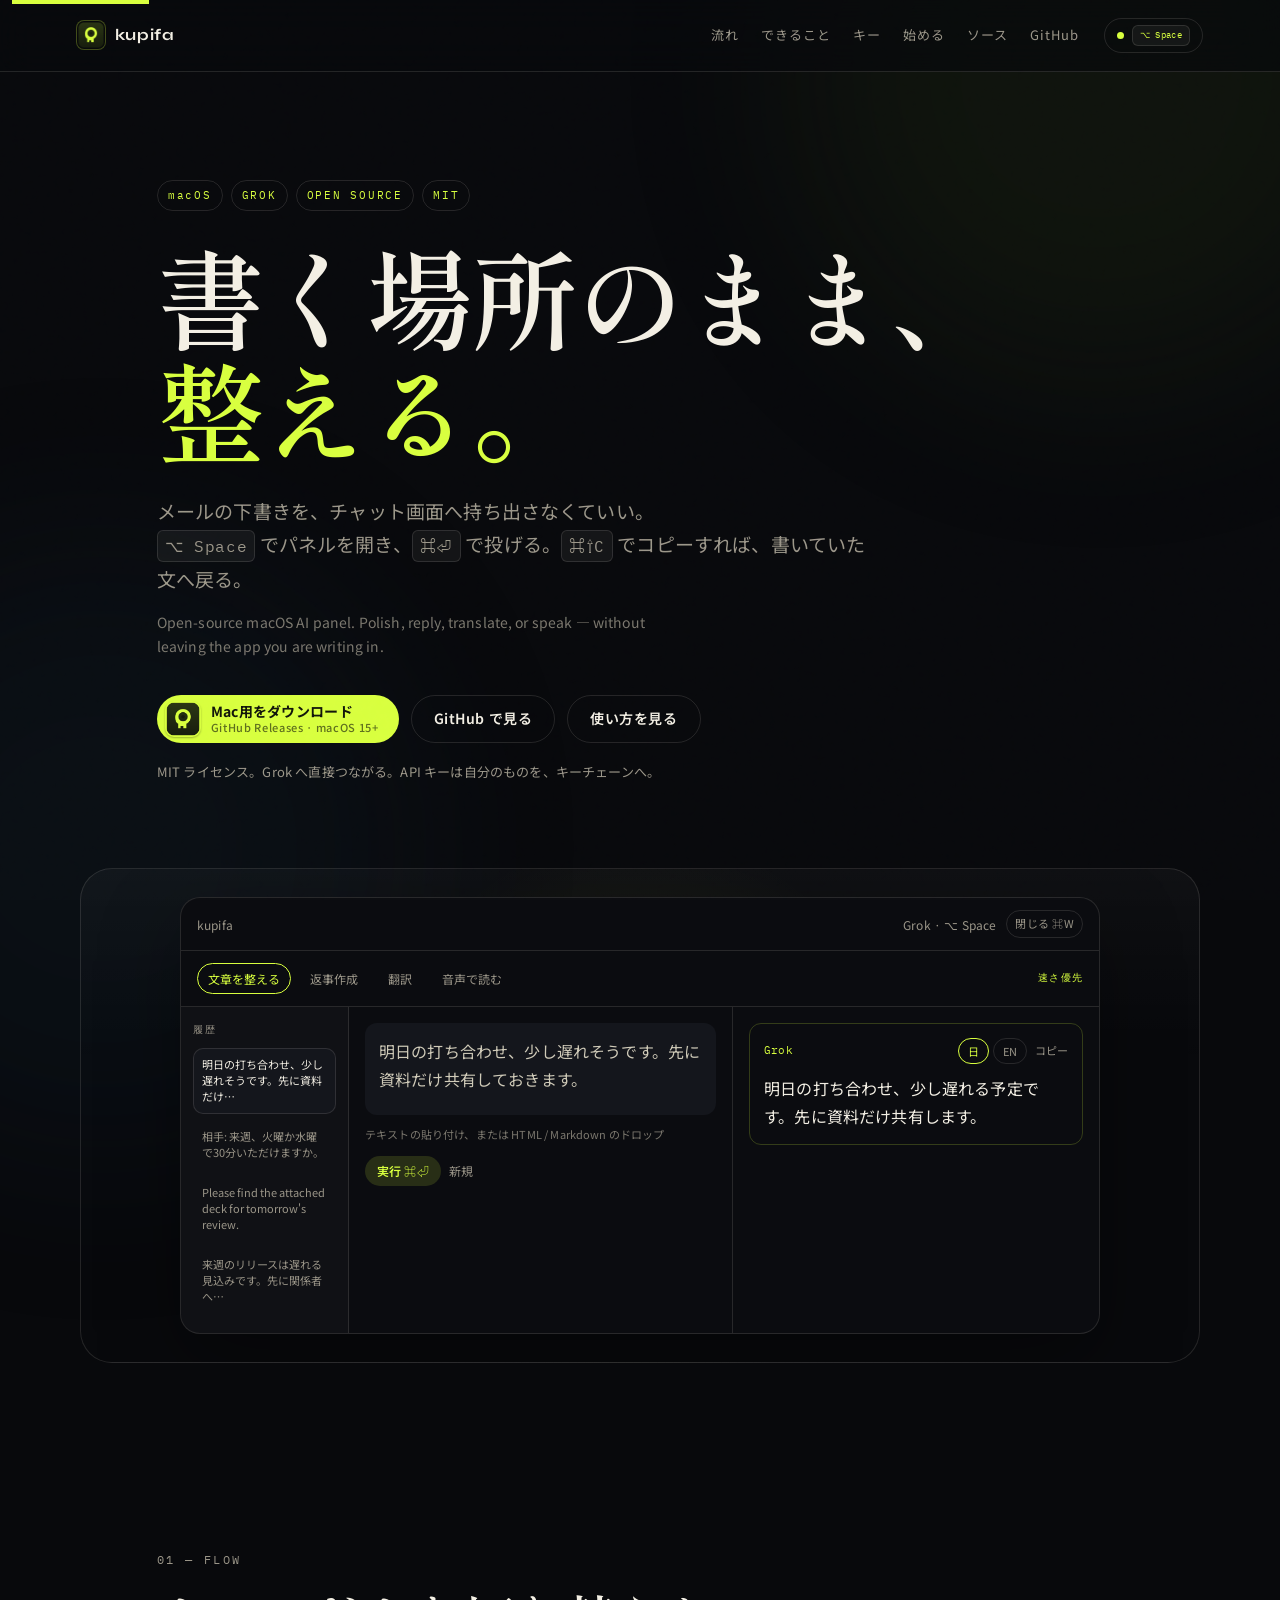
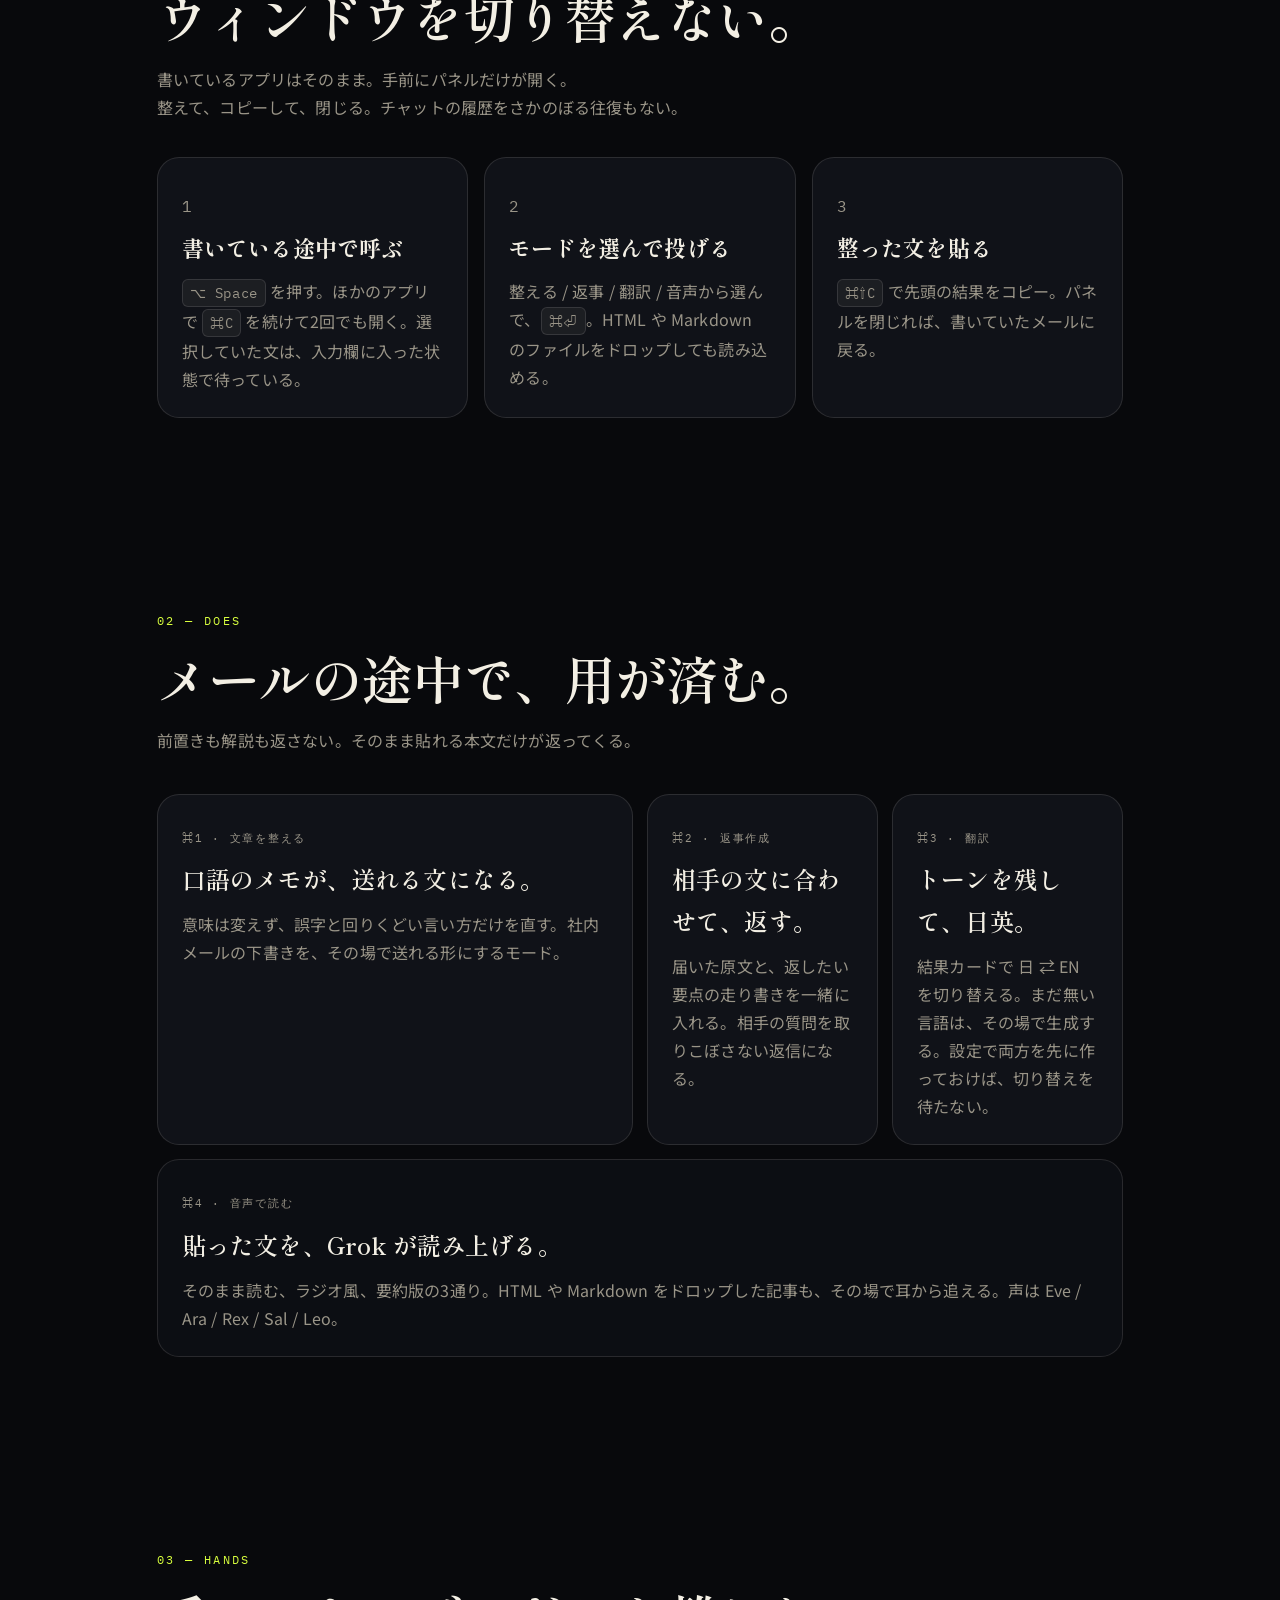
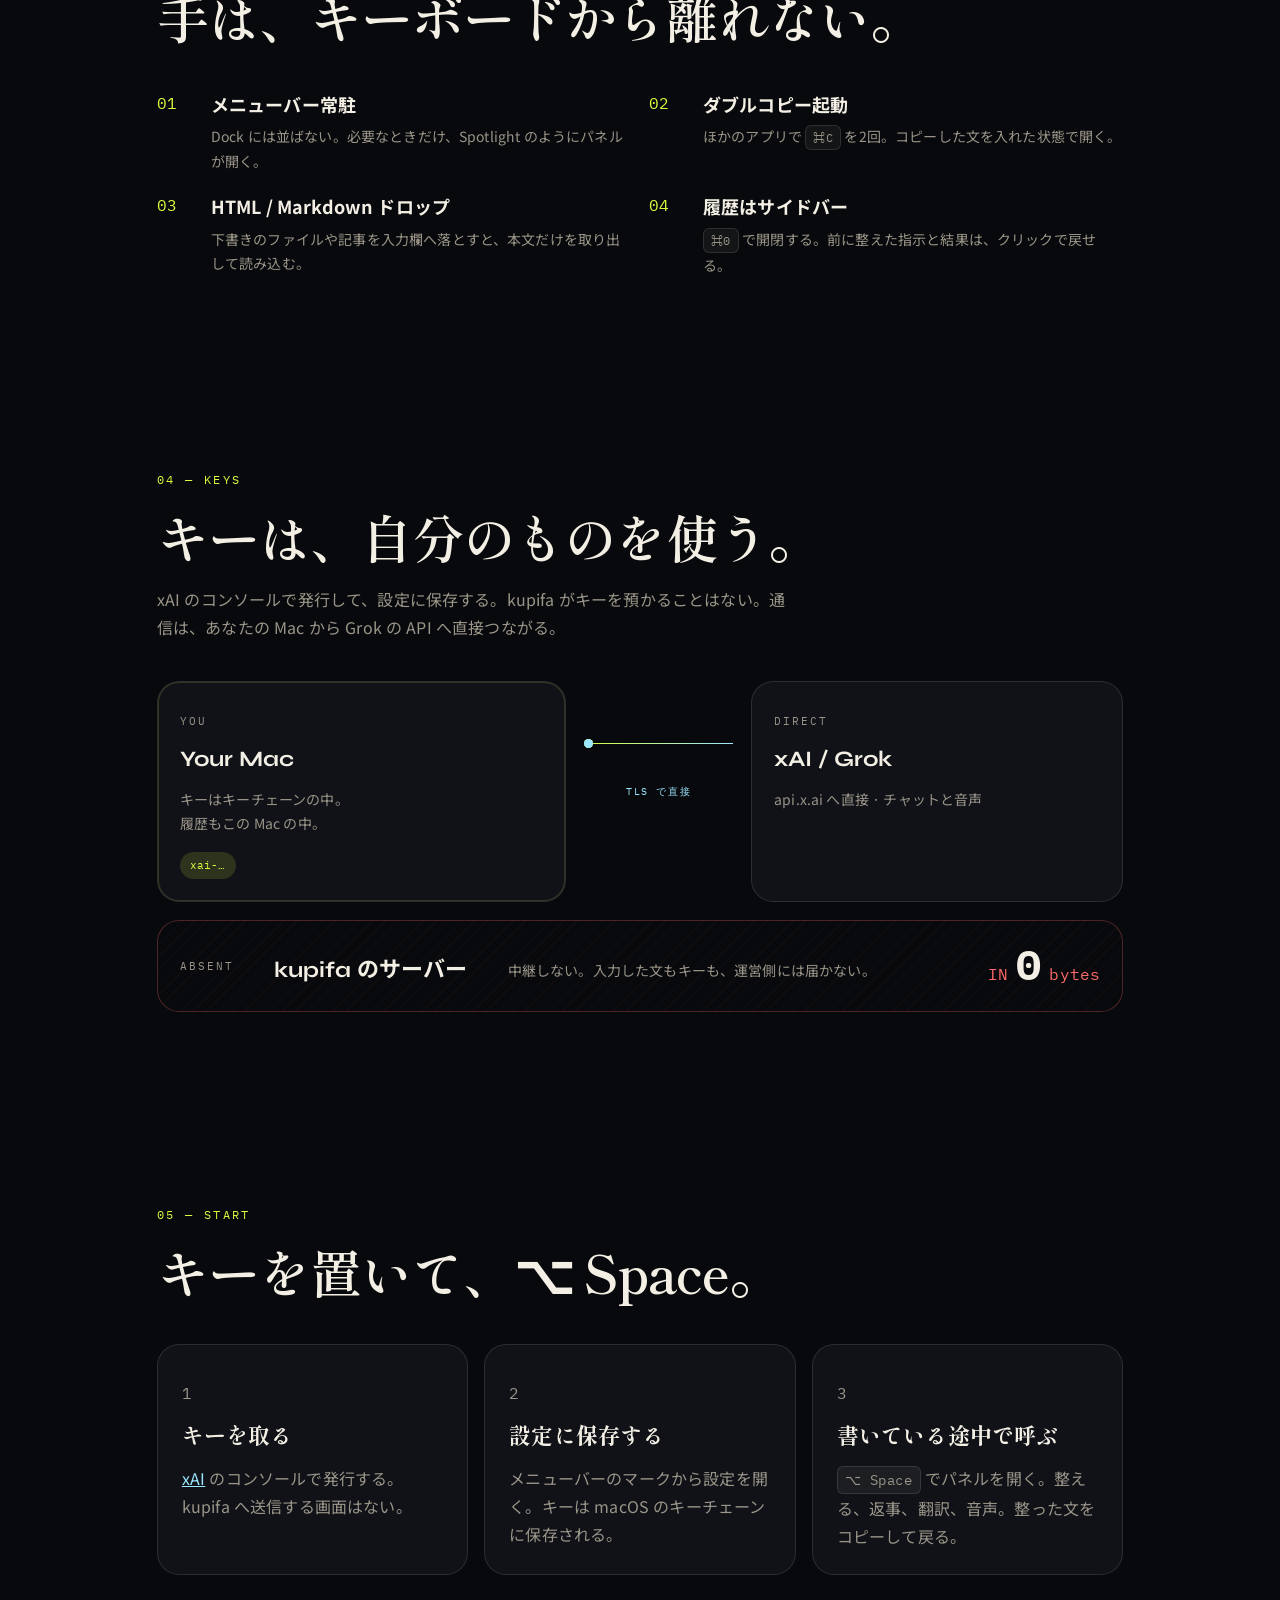
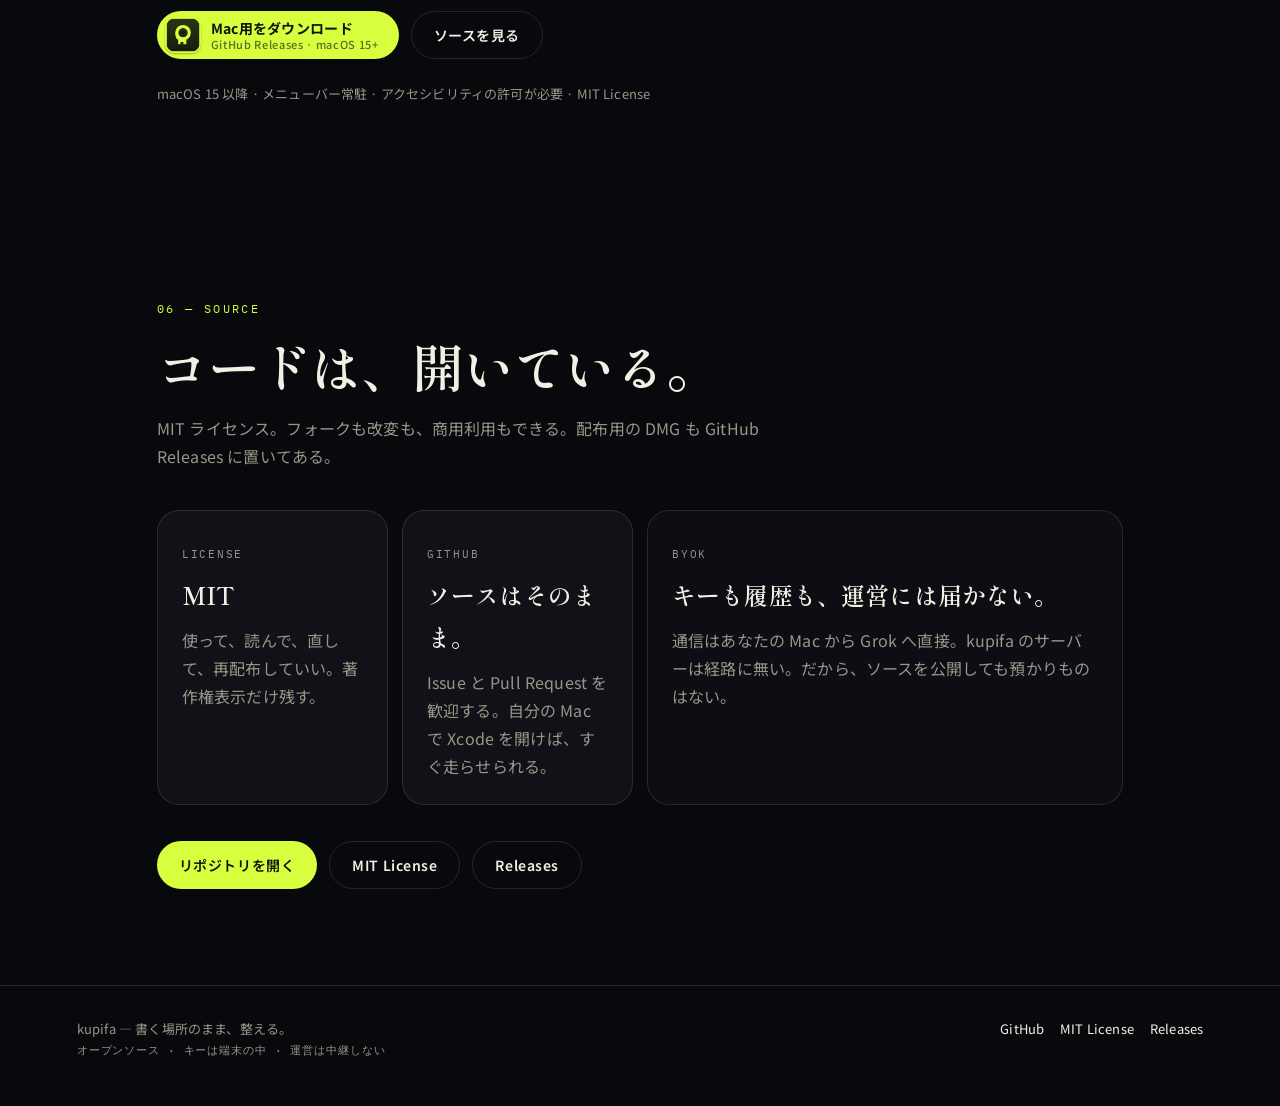
==== commit e4d93d9b: "Publish kupifa as MIT open source on GitHub. Host the landing page and DMG on GitHub, drop Cloudflar" ====
--- a/docs/index.html
+++ b/docs/index.html
@@ -4,19 +4,19 @@
   <meta charset="utf-8">
   <meta name="viewport" content="width=device-width, initial-scale=1">
   <title>kupifa — 書く場所のまま、整える。</title>
-  <meta name="description" content="書いているアプリのまま ⌥ Space。文章を整える、返事を書く、翻訳する、音声で読む。macOS 用の AI パネルです。Grok へ直接つながるので、API キーは自分の Mac のキーチェーンに置いたまま使えます。">
+  <meta name="description" content="書いているアプリのまま ⌥ Space。文章を整える、返事を書く、翻訳する、音声で読む。MIT ライセンスのオープンソースな macOS 用 AI パネルです。Grok へ直接つながるので、API キーは自分の Mac のキーチェーンに置いたまま使えます。">
   <meta name="theme-color" content="#08090c">
-  <link rel="canonical" href="https://kupifa.pages.dev/">
+  <link rel="canonical" href="https://gupuru.github.io/kupifa/">
   <meta property="og:title" content="kupifa — 書く場所のまま、整える。">
-  <meta property="og:description" content="メールを書いている画面のまま ⌥ Space。整える、返事、翻訳、音声。Grok へ直接つながります。">
+  <meta property="og:description" content="メールを書いている画面のまま ⌥ Space。整える、返事、翻訳、音声。MIT のオープンソースです。">
   <meta property="og:type" content="website">
-  <meta property="og:url" content="https://kupifa.pages.dev/">
+  <meta property="og:url" content="https://gupuru.github.io/kupifa/">
   <meta property="og:locale" content="ja_JP">
-  <meta property="og:image" content="https://kupifa.pages.dev/app-icon.png">
+  <meta property="og:image" content="https://gupuru.github.io/kupifa/app-icon.png">
   <meta name="twitter:card" content="summary">
   <meta name="twitter:title" content="kupifa — 書く場所のまま、整える。">
-  <meta name="twitter:description" content="メールを書いている画面のまま ⌥ Space。整える、返事、翻訳、音声。Grok へ直接つながります。">
-  <meta name="twitter:image" content="https://kupifa.pages.dev/app-icon.png">
+  <meta name="twitter:description" content="メールを書いている画面のまま ⌥ Space。整える、返事、翻訳、音声。MIT のオープンソースです。">
+  <meta name="twitter:image" content="https://gupuru.github.io/kupifa/app-icon.png">
   <link rel="icon" href="./favicon.svg" type="image/svg+xml">
   <link rel="apple-touch-icon" href="./app-icon.png">
   <link rel="preconnect" href="https://fonts.googleapis.com">
@@ -40,6 +40,8 @@
       <a href="#product">できること</a>
       <a href="#keys">キー</a>
       <a href="#start">始める</a>
+      <a href="#source">ソース</a>
+      <a href="https://github.com/gupuru/kupifa" rel="noopener noreferrer" target="_blank">GitHub</a>
     </nav>
     <div class="nav-status" aria-live="polite">
       <span class="pulse"></span>
@@ -52,7 +54,8 @@
       <p class="eyebrow">
         <span class="chip">macOS</span>
         <span class="chip">GROK</span>
-        <span class="chip">メニューバー</span>
+        <span class="chip">OPEN SOURCE</span>
+        <span class="chip">MIT</span>
       </p>
       <h1>
         書く場所のまま、<em>整える。</em>
@@ -61,17 +64,19 @@
         メールの下書きを、チャット画面へ持ち出さなくていい。<br>
         <kbd>⌥ Space</kbd> でパネルを開き、<kbd>⌘⏎</kbd> で投げる。<kbd>⌘⇧C</kbd> でコピーすれば、書いていた文へ戻る。
       </p>
+      <p class="lede-en">Open-source macOS AI panel. Polish, reply, translate, or speak — without leaving the app you are writing in.</p>
       <div class="hero-actions">
-        <a class="btn btn-download" href="/download">
+        <a class="btn btn-download" href="https://github.com/gupuru/kupifa/releases/latest/download/kupifa.dmg">
           <img class="btn-app-icon" src="./app-icon.png" width="36" height="36" alt="" decoding="async">
           <span class="btn-download-copy">
             <strong>Mac用をダウンロード</strong>
-            <small>macOS 15+</small>
+            <small>GitHub Releases · macOS 15+</small>
           </span>
         </a>
+        <a class="btn btn-ghost" href="https://github.com/gupuru/kupifa" rel="noopener noreferrer" target="_blank">GitHub で見る</a>
         <a class="btn btn-ghost" href="#flow">使い方を見る</a>
       </div>
-      <p class="hero-note">Grok へ直接つながる。API キーは自分のものを、キーチェーンへ。</p>
+      <p class="hero-note">MIT ライセンス。Grok へ直接つながる。API キーは自分のものを、キーチェーンへ。</p>
     </section>
 
     <section class="stage will-reveal" aria-label="kupifa パネルの見本">
@@ -80,6 +85,7 @@
           <div class="panel-chrome">
             <span>kupifa</span>
             <span class="dots">Grok · ⌥ Space</span>
+            <span class="panel-close" aria-hidden="true">閉じる ⌘W</span>
           </div>
           <div class="panel-modes" role="tablist" aria-label="モード">
             <button type="button" class="mode is-on" data-mode="polish" role="tab" aria-selected="true">文章を整える</button>
@@ -303,21 +309,59 @@
         </li>
       </ol>
       <div class="cta-row">
-        <a class="btn btn-download" href="/download">
+        <a class="btn btn-download" href="https://github.com/gupuru/kupifa/releases/latest/download/kupifa.dmg">
           <img class="btn-app-icon" src="./app-icon.png" width="36" height="36" alt="" decoding="async">
           <span class="btn-download-copy">
             <strong>Mac用をダウンロード</strong>
-            <small>macOS 15+</small>
+            <small>GitHub Releases · macOS 15+</small>
           </span>
         </a>
-        <p class="cta-note">macOS 15 以降 · メニューバー常駐 · アクセシビリティの許可が必要</p>
+        <a class="btn btn-ghost" href="https://github.com/gupuru/kupifa" rel="noopener noreferrer" target="_blank">ソースを見る</a>
+        <p class="cta-note">macOS 15 以降 · メニューバー常駐 · アクセシビリティの許可が必要 · MIT License</p>
+      </div>
+    </section>
+
+    <section class="source will-reveal" id="source">
+      <div class="section-head">
+        <p class="mono-label">06 — SOURCE</p>
+        <h2>コードは、開いている。</h2>
+        <p class="section-lead">MIT ライセンス。フォークも改変も、商用利用もできる。配布用の DMG も GitHub Releases に置いてある。</p>
+      </div>
+      <div class="bento">
+        <article class="card">
+          <p class="card-kicker">LICENSE</p>
+          <h3>MIT</h3>
+          <p>使って、読んで、直して、再配布していい。著作権表示だけ残す。</p>
+        </article>
+        <article class="card">
+          <p class="card-kicker">GITHUB</p>
+          <h3>ソースはそのまま。</h3>
+          <p>Issue と Pull Request を歓迎する。自分の Mac で Xcode を開けば、すぐ走らせられる。</p>
+        </article>
+        <article class="card span-2 dark">
+          <p class="card-kicker">BYOK</p>
+          <h3>キーも履歴も、運営には届かない。</h3>
+          <p>通信はあなたの Mac から Grok へ直接。kupifa のサーバーは経路に無い。だから、ソースを公開しても預かりものはない。</p>
+        </article>
+      </div>
+      <div class="cta-row">
+        <a class="btn btn-primary" href="https://github.com/gupuru/kupifa" rel="noopener noreferrer" target="_blank">リポジトリを開く</a>
+        <a class="btn btn-ghost" href="https://github.com/gupuru/kupifa/blob/main/LICENSE" rel="noopener noreferrer" target="_blank">MIT License</a>
+        <a class="btn btn-ghost" href="https://github.com/gupuru/kupifa/releases" rel="noopener noreferrer" target="_blank">Releases</a>
       </div>
     </section>
   </main>
 
   <footer class="foot">
-    <p>kupifa — 書く場所のまま、整える。</p>
-    <p class="foot-meta">キーは端末の中 · 運営は中継しない</p>
+    <div class="foot-row">
+      <p>kupifa — 書く場所のまま、整える。</p>
+      <nav class="foot-links" aria-label="フッター">
+        <a href="https://github.com/gupuru/kupifa" rel="noopener noreferrer" target="_blank">GitHub</a>
+        <a href="https://github.com/gupuru/kupifa/blob/main/LICENSE" rel="noopener noreferrer" target="_blank">MIT License</a>
+        <a href="https://github.com/gupuru/kupifa/releases" rel="noopener noreferrer" target="_blank">Releases</a>
+      </nav>
+    </div>
+    <p class="foot-meta">オープンソース · キーは端末の中 · 運営は中継しない</p>
   </footer>
 
   <script src="./app.js"></script>
--- a/docs/styles.css
+++ b/docs/styles.css
@@ -232,6 +232,16 @@
   font-size: clamp(16px, 2vw, 19px);
 }
 
+.lede-en {
+  max-width: 38em;
+  margin: 14px 0 0;
+  color: var(--muted);
+  font-family: var(--sans);
+  font-size: 14px;
+  letter-spacing: 0.01em;
+  opacity: 0.78;
+}
+
 .hero-actions {
   display: flex;
   flex-wrap: wrap;
@@ -428,7 +438,8 @@
 .architecture,
 .guarantees,
 .product,
-.start {
+.start,
+.source {
   max-width: var(--max);
   margin: 0 auto;
   padding: max(8vh, 96px) 6vw;
@@ -746,6 +757,26 @@
   color: var(--muted);
 }
 
+.panel-chrome {
+  justify-content: flex-start;
+  gap: 10px;
+}
+
+.panel-chrome .dots {
+  margin-left: auto;
+}
+
+.panel-close {
+  display: inline-flex;
+  align-items: center;
+  padding: 3px 8px;
+  border: 1px solid var(--line);
+  border-radius: 999px;
+  font-size: 11px;
+  letter-spacing: 0.04em;
+  color: var(--muted);
+}
+
 .panel-modes {
   justify-content: flex-start;
   gap: 8px;
@@ -1124,6 +1155,31 @@
 
 .foot p {
   margin: 0;
+}
+
+.foot-row {
+  display: flex;
+  flex-wrap: wrap;
+  align-items: baseline;
+  justify-content: space-between;
+  gap: 12px 24px;
+}
+
+.foot-links {
+  display: flex;
+  flex-wrap: wrap;
+  gap: 16px;
+}
+
+.foot-links a {
+  color: var(--ink);
+  text-decoration: none;
+  font-size: 13px;
+}
+
+.foot-links a:hover,
+.foot-links a:focus-visible {
+  color: var(--lime);
 }
 
 .foot-meta {
